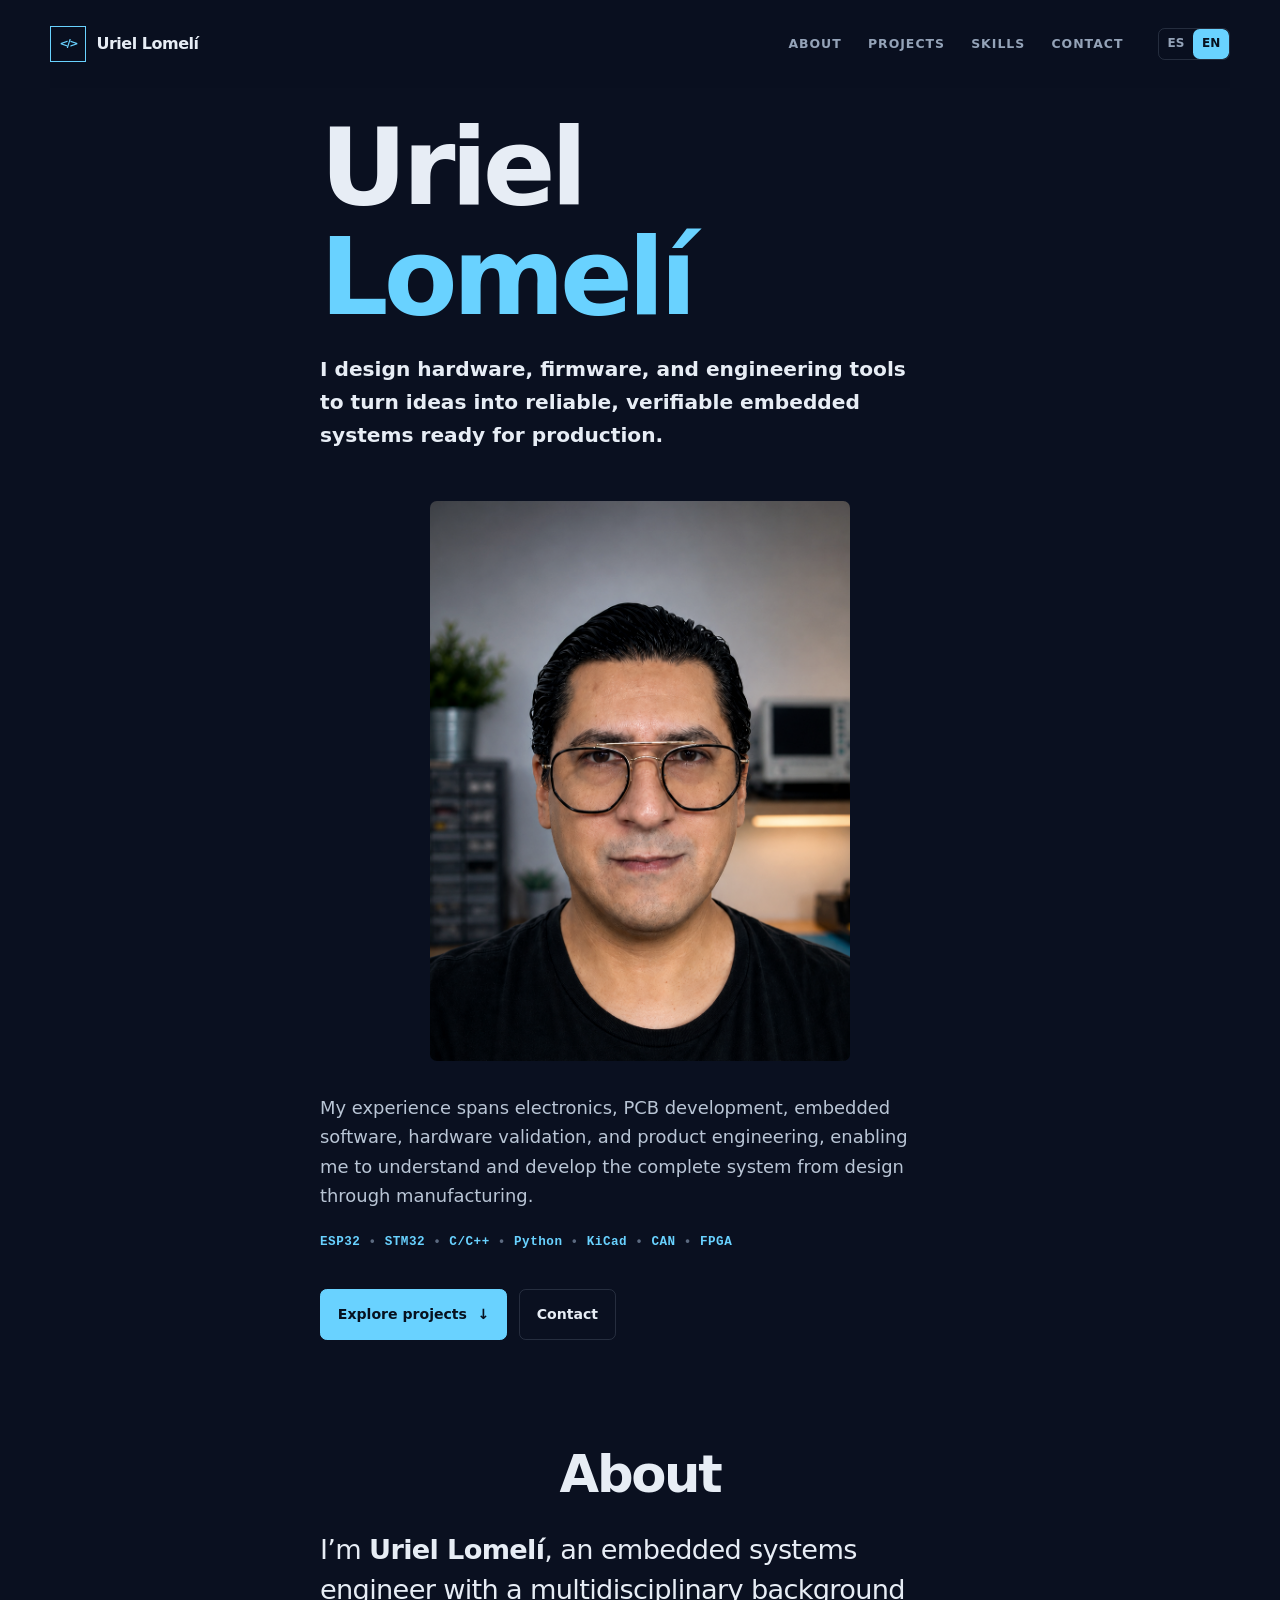
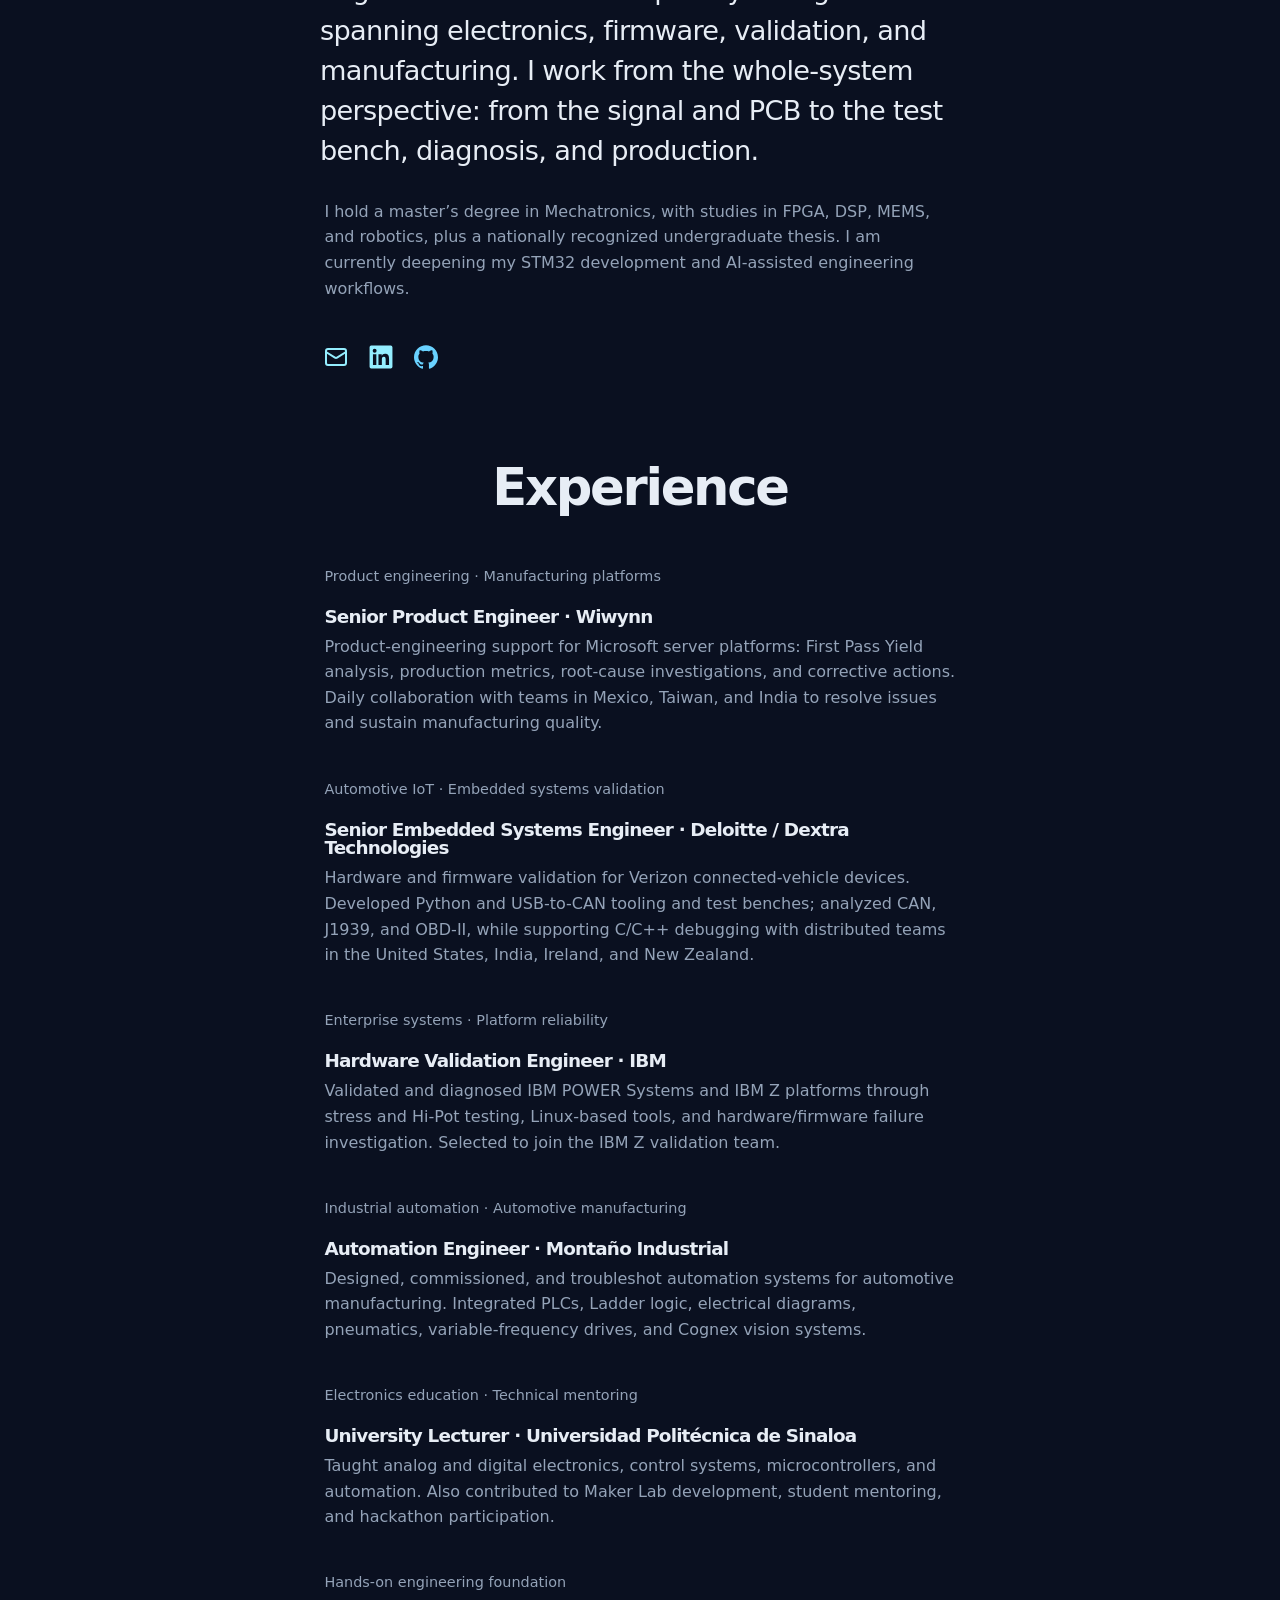
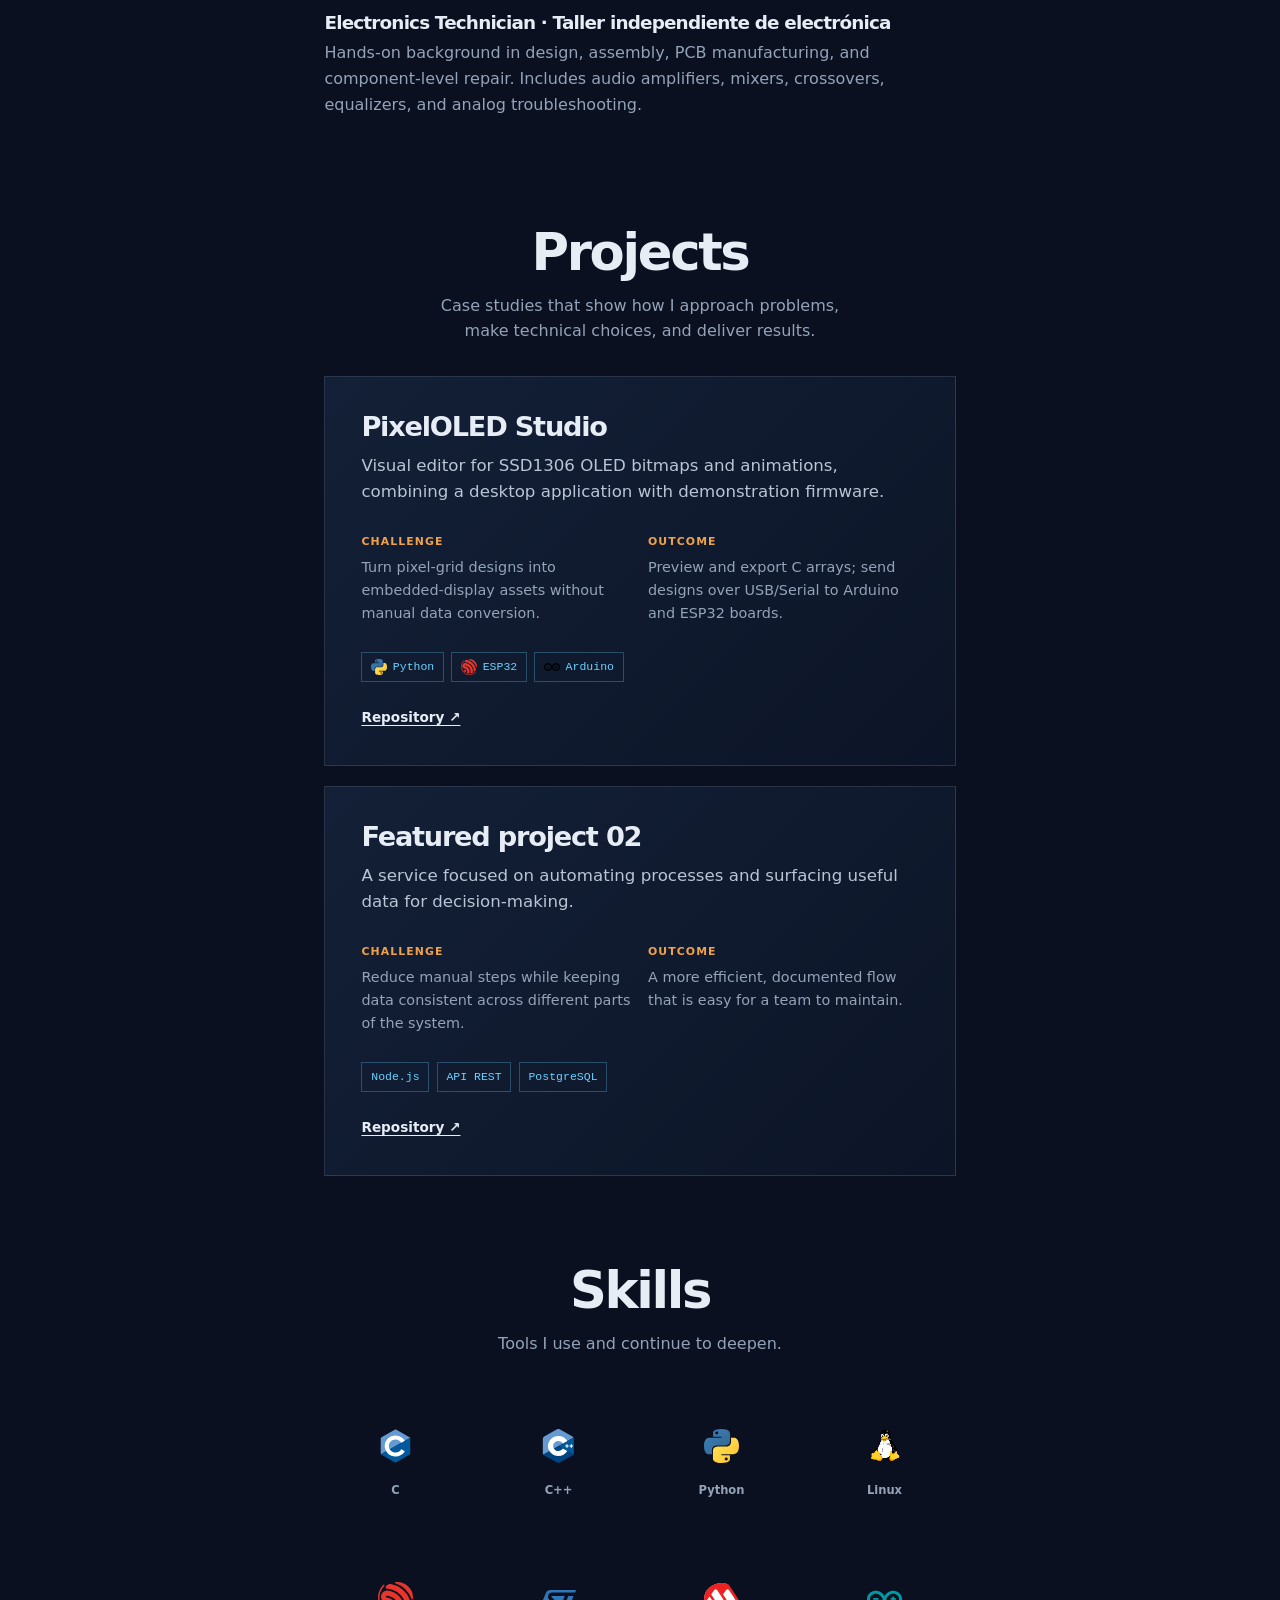
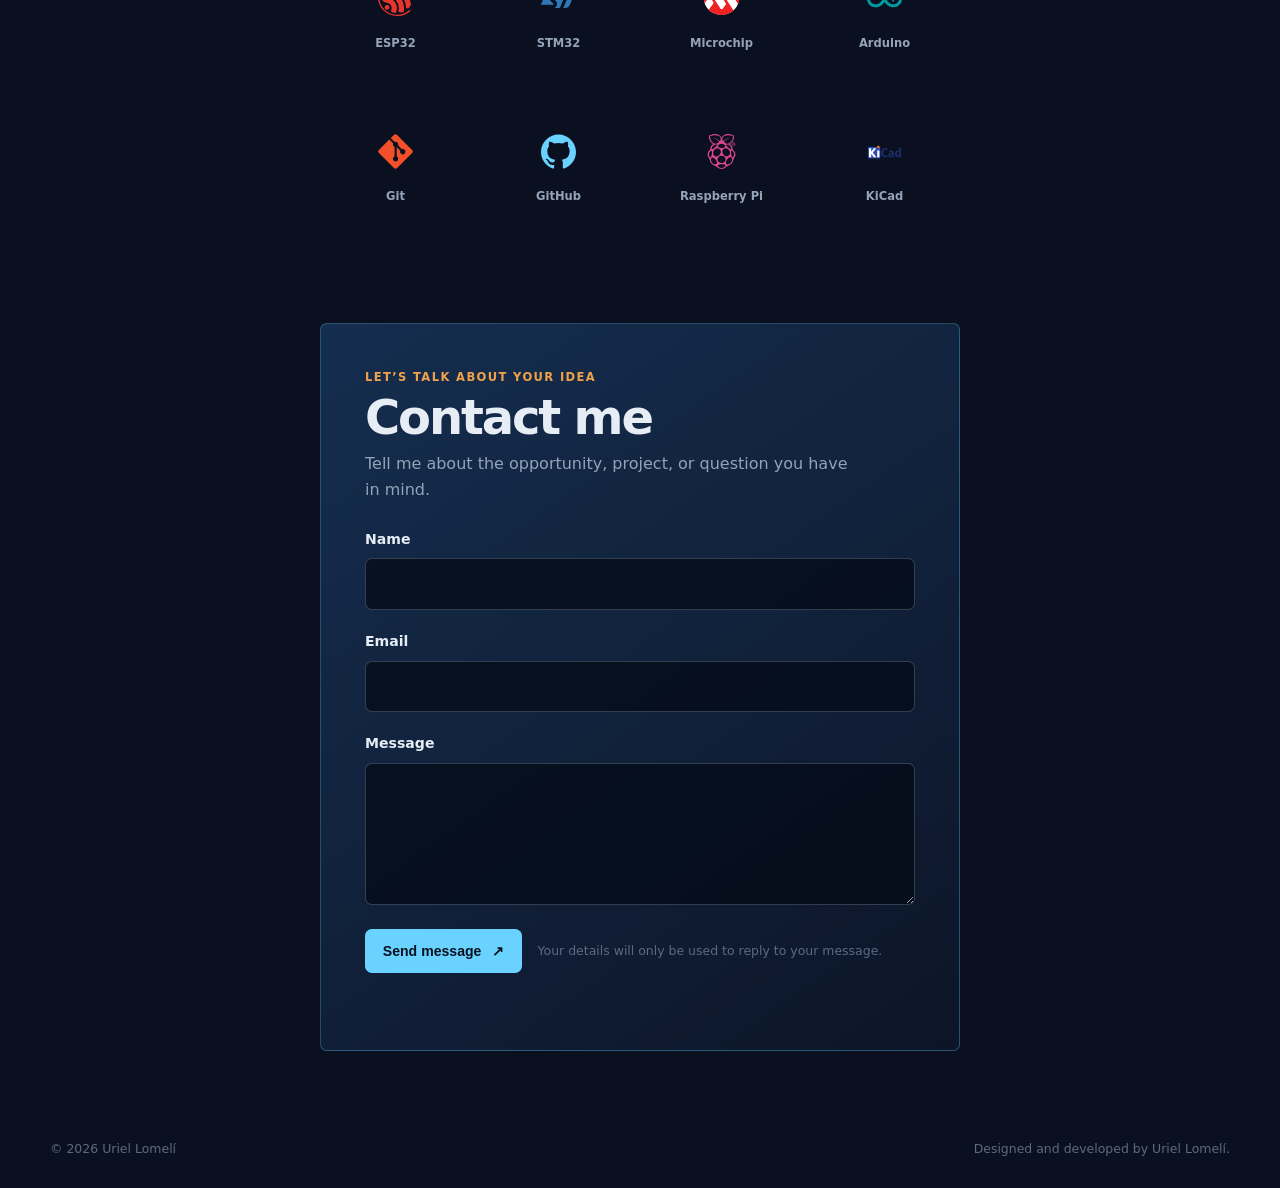
==== en/index.html @ 4ff5f8cf "Add PixelOLED Studio project" ====
<!doctype html>
<html lang="en">
  <head>
    <meta charset="utf-8" />
    <meta name="viewport" content="width=device-width, initial-scale=1" />
    <meta name="description" content="Uriel Lomelí's portfolio: software development, projects, and continuous learning." />
    <meta name="theme-color" content="#101828" />
    <link rel="canonical" href="https://uriel-l.github.io/Uriel-portfolio/en/" />
    <link rel="alternate" hreflang="es" href="../es/" />
    <link rel="alternate" hreflang="en" href="./" />
    <meta property="og:type" content="website" />
    <meta property="og:title" content="Uriel Lomelí | Software developer" />
    <meta property="og:description" content="Software projects, experience, and technical skills." />
    <title>Uriel Lomelí | Software developer</title>
    <link rel="stylesheet" href="../assets/styles.css" />
    <link rel="stylesheet" href="../assets/refinements.css?v=12" />
  </head>
  <body id="top" data-locale="en">
    <a class="skip-link" href="#main">Skip to content</a>
    <header class="site-header">
      <a class="brand" href="#top" aria-label="Back to top"><span class="brand-mark">&lt;/&gt;</span><span data-site-name></span></a>
      <div class="header-actions">
        <nav class="main-nav" aria-label="Main navigation"><a href="#about">About</a><a href="#projects">Projects</a><a href="#skills">Skills</a><a href="#contact">Contact</a></nav>
        <nav class="language-switcher" aria-label="Language"><a href="../es/">ES</a><a aria-current="page" href="./">EN</a></nav>
      </div>
    </header>
    <main id="main">
      <section class="hero" aria-labelledby="hero-title"><div class="hero-copy hero-copy--intro"><h1 id="hero-title">Uriel <em>Lomelí</em></h1><p class="hero-description hero-description--lead">I design hardware, firmware, and engineering tools to turn ideas into reliable, verifiable embedded systems ready for production.</p></div><figure class="hero-portrait"><img src="../assets/uriel-profile.png" alt="Portrait of Uriel Lomelí" /></figure><div class="hero-copy hero-copy--details"><p class="hero-description hero-description--detail">My experience spans electronics, PCB development, embedded software, hardware validation, and product engineering, enabling me to understand and develop the complete system from design through manufacturing.</p><p class="hero-technologies">ESP32 <span aria-hidden="true">•</span> STM32 <span aria-hidden="true">•</span> C/C++ <span aria-hidden="true">•</span> Python <span aria-hidden="true">•</span> KiCad <span aria-hidden="true">•</span> CAN <span aria-hidden="true">•</span> FPGA</p><div class="hero-actions"><a class="button button-primary" href="#projects">Explore projects <span aria-hidden="true">↓</span></a><a class="button button-secondary" href="#contact">Contact</a></div></div></section>
      <div class="content-wrap">
        <section id="about" class="section"><div class="section-heading"><h2>About</h2></div><div class="section-content"><p class="about-copy">I’m <strong>Uriel Lomelí</strong>, an embedded systems engineer with a multidisciplinary background spanning electronics, firmware, validation, and manufacturing. I work from the whole-system perspective: from the signal and PCB to the test bench, diagnosis, and production.</p><p class="about-detail">I hold a master’s degree in Mechatronics, with studies in FPGA, DSP, MEMS, and robotics, plus a nationally recognized undergraduate thesis. I am currently deepening my STM32 development and AI-assisted engineering workflows.</p><div class="social-links" data-social-links aria-label="Find me on"></div></div></section>
        <section id="experience" class="section"><div class="section-heading"><h2>Experience</h2></div><div class="section-content" data-experience></div></section>
        <section id="projects" class="section"><div class="section-heading"><h2>Projects</h2><p class="section-intro">Case studies that show how I approach problems, make technical choices, and deliver results.</p></div><div class="section-content"><div class="projects-grid" data-projects></div></div></section>
        <section id="skills" class="section"><div class="section-heading"><h2>Skills</h2><p class="section-intro">Tools I use and continue to deepen.</p></div><div class="section-content"><div class="skills-grid" data-skills></div></div></section>
        <section id="contact" class="section contact-section"><div class="section-content"><form class="contact-form" data-contact-form action="https://formspree.io/f/mkodlzvb" method="POST"><div class="contact-form-heading"><p class="form-eyebrow">Let’s talk about your idea</p><h3>Contact me</h3><p>Tell me about the opportunity, project, or question you have in mind.</p></div><input class="form-honeypot" type="text" name="_gotcha" tabindex="-1" autocomplete="off" aria-hidden="true" /><label for="name">Name<input id="name" name="name" type="text" autocomplete="name" required /></label><label for="email">Email<input id="email" name="email" type="email" autocomplete="email" required /></label><label for="message">Message<textarea id="message" name="message" rows="5" required></textarea></label><div class="form-actions"><button class="button button-primary" type="submit" data-form-submit>Send message <span aria-hidden="true">↗</span></button><p>Your details will only be used to reply to your message.</p></div><p class="form-status" data-form-status aria-live="polite"></p></form></div></section>
      </div>
    </main>
    <footer class="site-footer"><p>© <span data-year></span> <span data-site-name></span></p><p>Designed and developed by <span data-site-name></span>.</p></footer>
    <dialog class="contact-modal" data-contact-modal aria-labelledby="contact-modal-title"><div class="modal-content"><button class="modal-close" type="button" data-modal-close aria-label="Close">×</button><p class="form-eyebrow">Message sent</p><h2 id="contact-modal-title">Thanks for reaching out!</h2><p>Your message was sent successfully. I will get back to you soon.</p><button class="button button-primary" type="button" data-modal-close>Got it</button></div></dialog>
    <script src="../assets/data.js?v=17"></script>
    <script src="../assets/app.js?v=13"></script>
  </body>
</html>
---- assets/styles.css ----
:root{--ink:#e7edf5;--muted:#94a3b8;--faint:#5c6a80;--line:rgba(148,163,184,.2);--paper:#0a1020;--panel:#101a2e;--panel-soft:#0d1628;--accent:#69d2ff;--warm:#f0a24b;--max:1180px;font-family:Inter,ui-sans-serif,system-ui,-apple-system,BlinkMacSystemFont,"Segoe UI",sans-serif;color:var(--ink);background:var(--paper)}*{box-sizing:border-box}html{scroll-behavior:smooth}body{margin:0;line-height:1.6;background:radial-gradient(circle at 80% 12%,#162747 0,transparent 26rem),var(--paper)}body:before{content:"";position:fixed;inset:0;z-index:-1;pointer-events:none;background-image:linear-gradient(rgba(148,163,184,.035) 1px,transparent 1px),linear-gradient(90deg,rgba(148,163,184,.035) 1px,transparent 1px);background-size:32px 32px}a{color:inherit;text-underline-offset:.2em}a:hover{color:var(--accent)}h1,h2,h3,p{margin-top:0}h1,h2,h3{letter-spacing:-.045em;line-height:1.02}.skip-link{position:absolute;top:-5rem;left:1rem;padding:.75rem 1rem;background:var(--accent);color:#07111f;z-index:5}.skip-link:focus{top:1rem}.site-header,.site-footer,.hero,.content-wrap{width:min(calc(100% - 3rem),var(--max));margin-inline:auto}.site-header{min-height:5.5rem;display:flex;align-items:center;justify-content:space-between;gap:1rem;border-bottom:1px solid var(--line)}.brand{display:inline-flex;align-items:center;gap:.65rem;text-decoration:none;font-weight:800;letter-spacing:-.03em}.brand-mark{display:grid;place-items:center;width:2.25rem;height:2.25rem;border:1px solid var(--accent);color:var(--accent);font-size:.69rem;letter-spacing:-.16em}.header-actions,.main-nav,.language-switcher{display:flex;align-items:center}.header-actions{gap:1.5rem}.main-nav{gap:1.25rem}.main-nav a{color:var(--muted);font-size:.78rem;font-weight:700;letter-spacing:.08em;text-decoration:none;text-transform:uppercase}.language-switcher{border:1px solid var(--line)}.language-switcher a{padding:.35rem .55rem;font-size:.75rem;font-weight:800;text-decoration:none;color:var(--muted)}.language-switcher a[aria-current="page"]{background:var(--accent);color:#07111f}.hero{position:relative;min-height:660px;display:grid;grid-template-columns:minmax(0,1.15fr) minmax(260px,.55fr) 110px;align-items:center;gap:2.5rem;padding-block:5.5rem;border-bottom:1px solid var(--line)}.hero-copy{position:relative;z-index:1}.eyebrow,.section-kicker{color:var(--accent);font-size:.72rem;letter-spacing:.13em;font-weight:800;text-transform:uppercase}.eyebrow{display:flex;align-items:center;gap:.55rem;margin-bottom:2.6rem}.eyebrow span{width:.5rem;height:.5rem;background:#70e7b5;border-radius:50%;box-shadow:0 0 0 5px rgba(112,231,181,.11)}.hero-label{margin-bottom:.55rem;color:var(--muted);font-family:ui-monospace,SFMono-Regular,Menlo,monospace;font-size:.82rem}.hero h1{max-width:700px;margin-bottom:1.35rem;font-size:clamp(4.2rem,8.4vw,7.4rem)}em{color:var(--accent);font-style:normal}.hero-description{max-width:590px;color:#b9c5d5;font-size:clamp(1.06rem,2vw,1.26rem);line-height:1.65}.hero-actions{display:flex;flex-wrap:wrap;gap:.75rem;margin-top:2.2rem}.button{display:inline-flex;align-items:center;gap:.65rem;padding:.82rem 1.05rem;font-size:.88rem;font-weight:800;text-decoration:none}.button-primary{background:var(--accent);color:#07111f;border:1px solid var(--accent)}.button-primary:hover{background:#a4e6ff;border-color:#a4e6ff;color:#07111f}.button-secondary{border:1px solid var(--line);color:var(--ink)}.hero-portrait{position:relative;margin:0;align-self:end;line-height:0}.hero-portrait:before{content:"";position:absolute;inset:-14px 14px 14px -14px;border:1px solid var(--warm);z-index:-1}.hero-portrait img{display:block;width:100%;aspect-ratio:3/4;object-fit:cover;filter:saturate(.82) contrast(1.04)}.hero-portrait figcaption{position:absolute;right:-6.7rem;bottom:0;transform:rotate(-90deg);transform-origin:right bottom;color:var(--faint);font-family:ui-monospace,SFMono-Regular,Menlo,monospace;font-size:.59rem;letter-spacing:.11em;line-height:1;white-space:nowrap}.hero-note{align-self:end;display:grid;gap:2rem;padding-bottom:.1rem;color:var(--faint);font-family:ui-monospace,SFMono-Regular,Menlo,monospace;font-size:.68rem;letter-spacing:.08em;text-transform:uppercase}.hero-note p{color:var(--ink);font-family:inherit;font-weight:700;margin:0}.section{display:grid;grid-template-columns:minmax(200px,.6fr) minmax(0,1.4fr);gap:3rem;padding-block:7rem;border-bottom:1px solid var(--line)}.section-heading h2{margin-bottom:.9rem;font-size:clamp(2.4rem,4vw,3.7rem)}.section-intro{color:var(--muted);max-width:420px}.about-copy{max-width:680px;font-size:clamp(1.35rem,2.35vw,1.7rem);line-height:1.48;letter-spacing:-.025em}.about-detail{max-width:590px;margin-top:1.4rem;color:var(--muted)}.social-links{display:flex;flex-wrap:wrap;gap:1rem;margin-top:2.5rem}.social-links a,.project-links a{font-size:.85rem;font-weight:800}.placeholder-note{padding:1rem 1.2rem;color:var(--muted);border-left:3px solid var(--accent);background:rgba(15,26,46,.72)}.experience-list{padding:0;margin:0;list-style:none}.experience-list li{display:grid;grid-template-columns:145px 1fr;gap:1rem;padding-block:1.3rem;border-top:1px solid var(--line)}.experience-list li:last-child{border-bottom:1px solid var(--line)}.experience-period{color:var(--muted);font-size:.9rem}.experience-list h3{margin-bottom:.45rem;font-size:1.15rem}.experience-list p:last-child{color:var(--muted);margin-bottom:0}.projects-grid{display:grid;gap:1.25rem}.project-card{background:linear-gradient(135deg,rgba(20,33,57,.9),rgba(13,22,40,.86));border:1px solid var(--line);transition:transform .18s ease,border-color .18s ease}.project-card:hover{transform:translateY(-4px);border-color:rgba(105,210,255,.6)}.project-content{padding:clamp(1.5rem,3vw,2.25rem)}.project-card h3{margin-bottom:.75rem;font-size:1.7rem}.project-summary{color:#b9c5d5;font-size:1.04rem}.project-details{display:grid;grid-template-columns:repeat(2,1fr);gap:1rem;margin:1.7rem 0}.project-details dt{margin-bottom:.35rem;font-size:.68rem;font-weight:800;color:var(--warm);letter-spacing:.1em;text-transform:uppercase}.project-details dd{margin:0;font-size:.9rem;color:var(--muted)}.tag-list{display:flex;flex-wrap:wrap;gap:.45rem;padding:0;margin:0;list-style:none}.tag-list li{padding:.28rem .55rem;border:1px solid rgba(105,210,255,.28);color:var(--accent);font-family:ui-monospace,SFMono-Regular,Menlo,monospace;font-size:.72rem}.project-links{display:flex;gap:1.2rem;margin:1.6rem 0 0}.skills-grid{display:grid;grid-template-columns:repeat(3,1fr);border-top:1px solid var(--line)}.skill-group{padding:1.15rem;border-right:1px solid var(--line)}.skill-group:first-child{padding-left:0}.skill-group:last-child{border-right:0}.skill-group h3{margin-bottom:.8rem;color:var(--warm);font-size:1rem}.skill-group ul{display:grid;gap:.35rem;padding:0;margin:0;list-style:none;color:var(--muted);font-size:.9rem}.contact-panel{display:flex;align-items:center;justify-content:space-between;gap:2rem;padding:clamp(1.7rem,4vw,3.2rem);color:var(--ink);background:linear-gradient(135deg,#18355a,#102645);border:1px solid rgba(105,210,255,.25)}.contact-panel p{max-width:450px;margin:0;font-size:1.35rem;letter-spacing:-.025em}.contact-panel .button-primary{background:var(--warm);border-color:var(--warm)}.site-footer{display:flex;justify-content:space-between;gap:1rem;padding-block:1.8rem;color:var(--faint);font-size:.78rem}.site-footer p{margin:0}@media(max-width:850px){.hero{grid-template-columns:minmax(0,1fr) minmax(210px,.55fr);gap:1.5rem}.hero-note{display:none}}@media(max-width:720px){.site-header{padding-block:1rem;align-items:flex-start}.main-nav{display:none}.header-actions{gap:.5rem}.hero{min-height:auto;grid-template-columns:1fr;padding-block:4.5rem 3rem}.hero-portrait{width:min(75%,330px);margin:1.5rem 0 0 auto}.hero-portrait figcaption{right:-5.7rem}.section{grid-template-columns:1fr;gap:.7rem;padding-block:4.7rem}.project-details{grid-template-columns:1fr}.skills-grid{grid-template-columns:1fr}.skill-group,.skill-group:first-child{padding:1.1rem 0;border-right:0;border-bottom:1px solid var(--line)}.skill-group:last-child{border-bottom:0}.contact-panel{flex-direction:column;align-items:flex-start}.site-footer{flex-direction:column}.experience-list li{grid-template-columns:1fr;gap:0}}@media(max-width:420px){.site-header,.site-footer,.hero,.content-wrap{width:min(calc(100% - 2rem),var(--max))}.brand>span:last-child{display:none}.hero h1{font-size:3.8rem}}
---- assets/refinements.css ----
/* First visual refinement: cleaner hero and interactive primary navigation. */
:root {
  --control-radius: .42rem;
}

body {
  background: var(--paper);
  overflow-x: clip;
}

html {
  overflow-x: clip;
}

.site-header,
.site-footer,
.hero,
.content-wrap {
  max-width: calc(100% - 3rem);
}

.hero-copy,
.hero h1 {
  min-width: 0;
}

.hero h1 {
  max-width: 100%;
  overflow-wrap: anywhere;
}

.site-header {
  position: sticky;
  top: 0;
  z-index: 10;
  background: rgba(10, 16, 32, .92);
  backdrop-filter: blur(12px);
}

.section {
  scroll-margin-top: 5.6rem;
}

.site-header,
.hero,
.section {
  border-bottom: 0;
}

.section {
  grid-template-columns: 1fr;
  gap: 1rem;
}

.content-wrap {
  width: min(calc(100% - 3rem), 760px);
}

.section {
  padding-block: 1.75rem 3.75rem;
}

.section-heading {
  text-align: center;
}

.section-intro {
  margin-inline: auto;
}

.section-content {
  width: min(100%, 640px);
  margin-inline: auto;
}

.about-copy,
.about-detail,
.experience-list,
.projects-grid {
  max-width: 62ch;
  margin-inline: auto;
}

.social-links {
  gap: .8rem;
}

.social-links .social-icon {
  position: relative;
  display: grid;
  place-items: center;
  width: 2rem;
  height: 2rem;
  transition: filter .18s ease, transform .18s ease;
}

.social-links .social-icon img {
  width: 1.5rem;
  height: 1.5rem;
  object-fit: contain;
}

.social-links .social-email img {
  filter: invert(82%) sepia(57%) saturate(464%) hue-rotate(161deg) brightness(101%) contrast(102%);
}

.social-links .social-linkedin img {
  filter: invert(82%) sepia(57%) saturate(464%) hue-rotate(161deg) brightness(101%) contrast(102%);
}

.social-links .social-icon::after {
  position: absolute;
  bottom: calc(100% + .55rem);
  left: 50%;
  padding: .32rem .5rem;
  border: 1px solid rgba(105, 210, 255, .35);
  border-radius: var(--control-radius);
  color: var(--ink);
  background: #101a2e;
  box-shadow: 0 .5rem 1.25rem rgba(0, 0, 0, .28);
  content: attr(data-tooltip);
  font-size: .7rem;
  font-weight: 800;
  opacity: 0;
  pointer-events: none;
  transform: translate(-50%, .3rem);
  transition: opacity .18s ease, transform .18s ease;
  white-space: nowrap;
}

.social-links .social-icon:hover,
.social-links .social-icon:focus-visible {
  filter: drop-shadow(0 0 7px rgba(105, 210, 255, .42));
  outline: none;
  transform: translateY(-3px);
}

.social-links .social-icon:hover::after,
.social-links .social-icon:focus-visible::after {
  opacity: 1;
  transform: translate(-50%, 0);
}

.experience-list li,
.experience-list li:last-child {
  grid-template-columns: 1fr;
  gap: .35rem;
  border: 0;
}

.skills-grid,
.skill-group,
.skill-group:first-child,
.skill-group:last-child {
  border: 0;
}

#skills .skills-grid {
  display: block;
  width: 100%;
}

#skills .skill-group {
  padding: 0;
}

.main-nav { gap: .35rem; }

.main-nav a {
  display: inline-flex;
  align-items: center;
  min-height: 2.25rem;
  padding: 0 .58rem;
  border: 1px solid transparent;
  border-radius: var(--control-radius);
  transition: color .18s ease, background-color .18s ease, border-color .18s ease, transform .18s ease;
}

.main-nav a:hover,
.main-nav a:focus-visible {
  border-color: rgba(105, 210, 255, .5);
  background: rgba(105, 210, 255, .09);
  color: var(--accent);
  outline: none;
  transform: translateY(-2px);
}

.language-switcher {
  border-radius: var(--control-radius);
  overflow: hidden;
}

.language-switcher a {
  border-radius: var(--control-radius);
}

.button,
button,
[role="button"] {
  border-radius: var(--control-radius);
}

.contact-form {
  display: grid;
  gap: 1.25rem;
  width: min(100%, 720px);
  max-width: 720px;
  padding: clamp(1.5rem, 4vw, 2.75rem);
  border: 1px solid rgba(105, 210, 255, .28);
  border-radius: var(--control-radius);
  background: linear-gradient(145deg, rgba(24, 53, 90, .82), rgba(13, 22, 40, .92));
}

.contact-section { display: block; }
.contact-section .section-content { display: flex; justify-content: center; }

.contact-form-heading { margin-bottom: .35rem; }
.form-eyebrow { margin-bottom: .45rem; color: var(--warm); font-size: .72rem; font-weight: 800; letter-spacing: .12em; text-transform: uppercase; }
.contact-form h3 { margin-bottom: .55rem; font-size: clamp(2rem, 4vw, 3rem); }
.contact-form-heading > p:last-child { max-width: 500px; margin-bottom: 0; color: var(--muted); }

.contact-form label {
  display: grid;
  gap: .5rem;
  color: var(--ink);
  font-size: .88rem;
  font-weight: 750;
}

.contact-form input,
.contact-form textarea {
  width: 100%;
  padding: .85rem .95rem;
  border: 1px solid rgba(148, 163, 184, .32);
  border-radius: var(--control-radius);
  outline: none;
  resize: vertical;
  background: rgba(5, 11, 23, .76);
  color: var(--ink);
  font: inherit;
  transition: border-color .18s ease, box-shadow .18s ease;
}

.contact-form input:focus,
.contact-form textarea:focus {
  border-color: var(--accent);
  box-shadow: 0 0 0 3px rgba(105, 210, 255, .13);
}

.form-actions { display: flex; align-items: center; flex-wrap: wrap; gap: 1rem; margin-top: .25rem; }
.form-actions p { margin: 0; color: var(--faint); font-size: .78rem; }

.form-status {
  min-height: 1.3rem;
  margin: -.5rem 0 0;
  color: var(--muted);
  font-size: .82rem;
}

.form-status[data-state="error"] { color: #ff9aa8; }

.form-honeypot {
  position: absolute;
  width: 1px;
  height: 1px;
  overflow: hidden;
  clip: rect(0 0 0 0);
  white-space: nowrap;
}

.contact-modal {
  width: min(calc(100% - 2rem), 520px);
  border: 1px solid rgba(105, 210, 255, .34);
  border-radius: calc(var(--control-radius) * 2);
  padding: 0;
  color: var(--ink);
  background: #101a2e;
  box-shadow: 0 24px 80px rgba(0, 0, 0, .55);
}

.contact-modal::backdrop { background: rgba(3, 7, 18, .78); backdrop-filter: blur(4px); }
.modal-content { position: relative; padding: clamp(1.8rem, 6vw, 3.2rem); }
.modal-content h2 { margin-bottom: .8rem; font-size: clamp(2rem, 5vw, 3.25rem); }
.modal-content > p:not(.form-eyebrow) { max-width: 410px; margin-bottom: 1.8rem; color: var(--muted); }
.modal-close { position: absolute; top: 1rem; right: 1rem; display: grid; place-items: center; width: 2rem; height: 2rem; padding: 0; border: 1px solid var(--line); color: var(--muted); background: transparent; font-size: 1.35rem; line-height: 1; cursor: pointer; }
.modal-close:hover,.modal-close:focus-visible { border-color: var(--accent); color: var(--accent); outline: none; }

.hero {
  grid-template-columns: minmax(0, 640px);
  justify-content: center;
  min-height: auto;
  gap: 2rem;
  padding-block: 1.5rem 4rem;
}

.hero-copy {
  width: 100%;
}

.hero-copy--intro h1 {
  margin-bottom: 1.35rem;
}

.hero-copy--details {
  padding-bottom: 1rem;
}

.hero-portrait figcaption,
.hero-note {
  display: none;
}

.hero-portrait img {
  border-radius: var(--control-radius);
}

.hero-portrait::before {
  display: none;
}

.hero-portrait img {
  object-position: center;
}

.hero-portrait {
  width: min(72%, 420px);
  justify-self: center;
}

.hero-description--lead {
  margin-bottom: 1rem;
  color: var(--ink);
  font-weight: 700;
}

.hero-description--detail {
  margin-bottom: 1.25rem;
  font-size: clamp(.98rem, 1.7vw, 1.12rem);
}

.hero-technologies {
  max-width: 590px;
  margin-bottom: 0;
  color: var(--accent);
  font-family: ui-monospace, SFMono-Regular, Menlo, monospace;
  font-size: .79rem;
  font-weight: 700;
  letter-spacing: .04em;
  line-height: 1.8;
}

.hero-technologies span {
  color: var(--faint);
}

.project-technology {
  display: inline-flex;
  align-items: center;
  gap: .35rem;
}

.project-technology img {
  width: 1rem;
  height: 1rem;
  object-fit: contain;
}

.skill-group ul {
  grid-template-columns: repeat(4, minmax(0, 1fr));
  gap: .75rem;
}

.skill-item {
  display: grid;
  place-items: center;
  align-content: center;
  gap: .65rem;
  min-height: 8.8rem;
  padding: .9rem .6rem;
  border: 0;
  background: transparent;
  text-align: center;
  transition: transform .18s ease, border-color .18s ease, background-color .18s ease, box-shadow .18s ease;
}

.skill-icon {
  display: grid;
  place-items: center;
  width: 3.35rem;
  height: 3.35rem;
  padding: 0;
  transition: transform .18s ease, filter .18s ease;
}

.skill-icon img {
  width: 2.15rem;
  height: 2.15rem;
  object-fit: contain;
}

.skill-icon img[src*="lucide-static"] {
  filter: invert(82%) sepia(57%) saturate(464%) hue-rotate(161deg) brightness(101%) contrast(102%);
}

.skill-icon--stm32 img {
  filter: brightness(0) saturate(100%) invert(42%) sepia(66%) saturate(589%) hue-rotate(166deg) brightness(87%) contrast(88%);
}

.skill-icon--arduino img {
  filter: brightness(0) saturate(100%) invert(43%) sepia(86%) saturate(701%) hue-rotate(140deg) brightness(89%) contrast(101%);
}

.skill-icon--raspberry-pi img,
.skill-icon--debian img {
  filter: brightness(0) saturate(100%) invert(34%) sepia(93%) saturate(1442%) hue-rotate(306deg) brightness(94%) contrast(87%);
}

.skill-icon--pic {
  overflow: visible;
}

.skill-icon--pic img {
  width: 2.15rem;
  height: 2.15rem;
  object-fit: contain;
}

.skill-name {
  color: var(--muted);
  font-size: .72rem;
  font-weight: 750;
  line-height: 1.3;
}

.skill-item:hover {
  transform: translateY(-4px);
}

.skill-item:hover .skill-icon {
  filter: drop-shadow(0 0 8px rgba(105, 210, 255, .38));
  transform: scale(1.08);
}

.skill-item:hover .skill-name { color: var(--ink); }

@media (max-width: 720px) {
  .hero { grid-template-columns: 1fr; }

  .hero-portrait { width: min(67.5%, 297px); margin-inline: auto; }

  .skill-group ul { grid-template-columns: repeat(2, minmax(0, 1fr)); }
}

@media (prefers-reduced-motion: reduce) {
  .main-nav a { transition: none; }
  .main-nav a:hover,
  .main-nav a:focus-visible { transform: none; }
  .skill-item,
  .skill-icon { transition: none; }
  .skill-item:hover,
  .skill-item:hover .skill-icon { transform: none; }
}
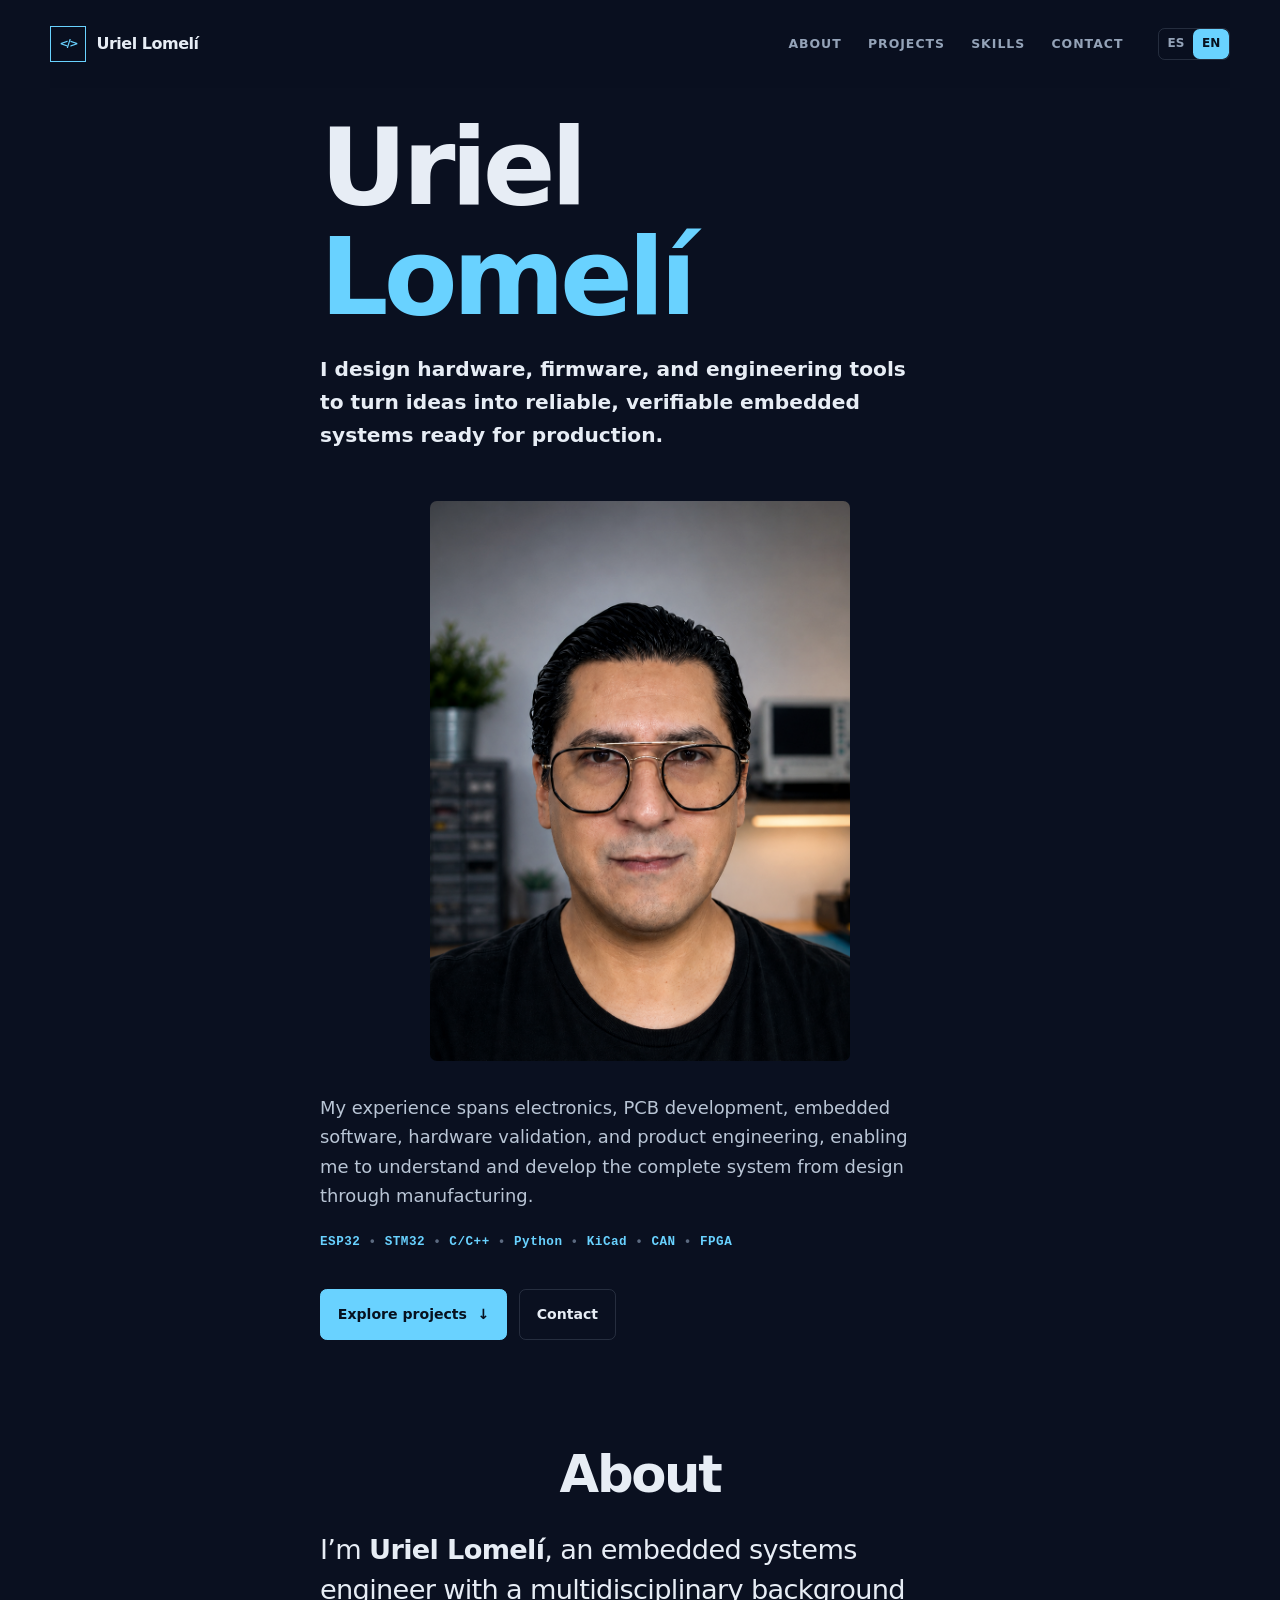
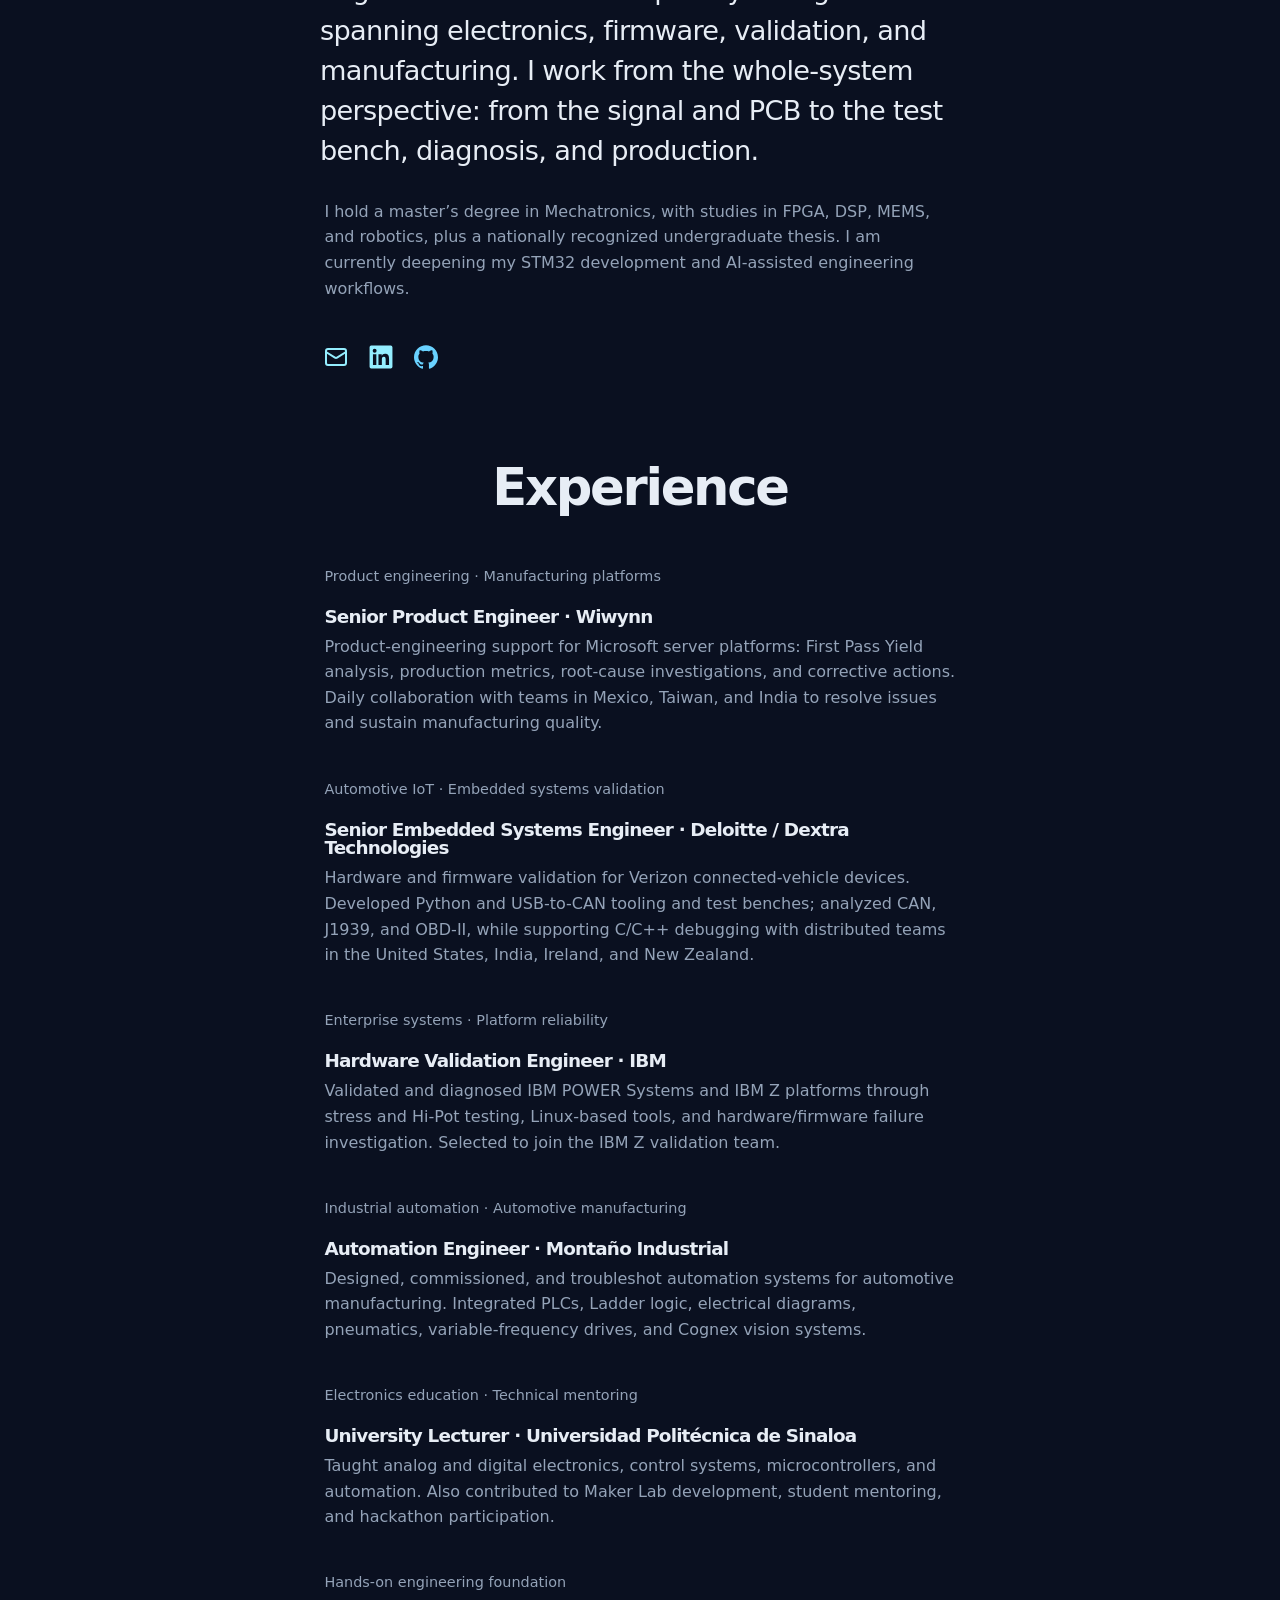
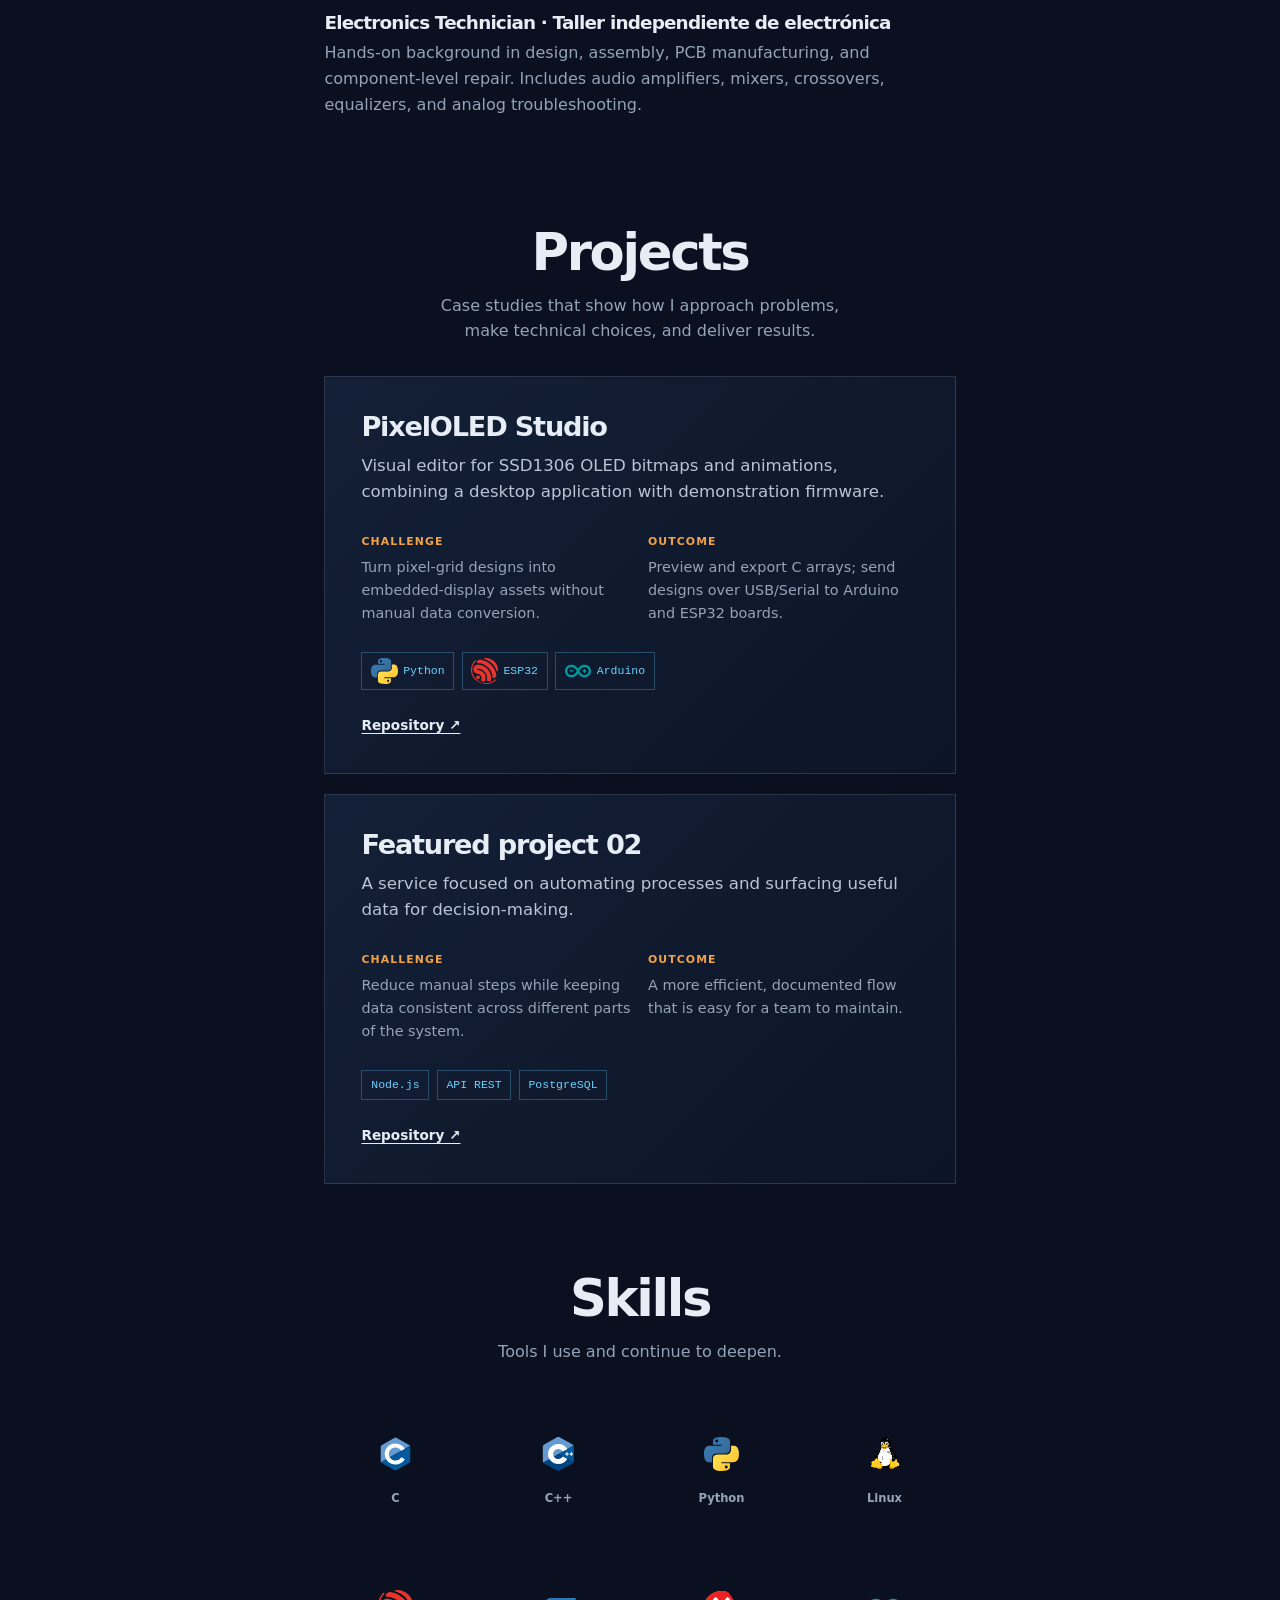
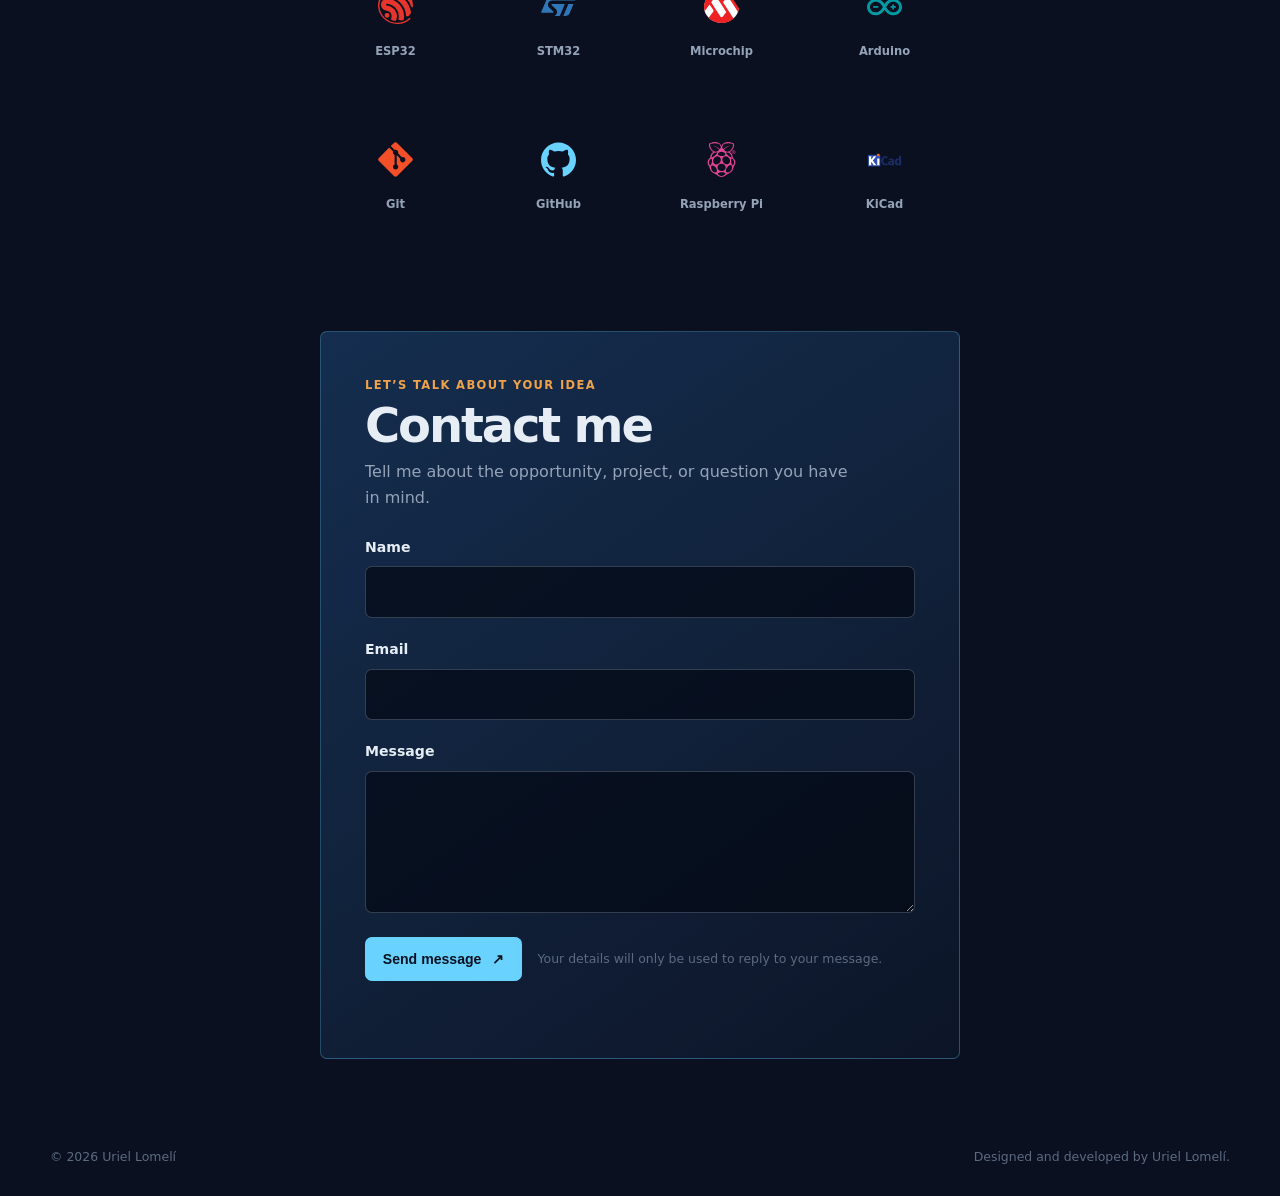
==== commit 11aa844e: "Fix PixelOLED project icons and English version" ====
--- a/en/index.html
+++ b/en/index.html
@@ -13,7 +13,7 @@
     <meta property="og:description" content="Software projects, experience, and technical skills." />
     <title>Uriel Lomelí | Software developer</title>
     <link rel="stylesheet" href="../assets/styles.css" />
-    <link rel="stylesheet" href="../assets/refinements.css?v=12" />
+    <link rel="stylesheet" href="../assets/refinements.css?v=13" />
   </head>
   <body id="top" data-locale="en">
     <a class="skip-link" href="#main">Skip to content</a>
@@ -36,7 +36,7 @@
     </main>
     <footer class="site-footer"><p>© <span data-year></span> <span data-site-name></span></p><p>Designed and developed by <span data-site-name></span>.</p></footer>
     <dialog class="contact-modal" data-contact-modal aria-labelledby="contact-modal-title"><div class="modal-content"><button class="modal-close" type="button" data-modal-close aria-label="Close">×</button><p class="form-eyebrow">Message sent</p><h2 id="contact-modal-title">Thanks for reaching out!</h2><p>Your message was sent successfully. I will get back to you soon.</p><button class="button button-primary" type="button" data-modal-close>Got it</button></div></dialog>
-    <script src="../assets/data.js?v=17"></script>
-    <script src="../assets/app.js?v=13"></script>
+    <script src="../assets/data.js?v=18"></script>
+    <script src="../assets/app.js?v=14"></script>
   </body>
 </html>
--- a/assets/refinements.css
+++ b/assets/refinements.css
@@ -359,10 +359,21 @@
   gap: .35rem;
 }
 
-.project-technology img {
-  width: 1rem;
-  height: 1rem;
+.project-technology-icon {
+  display: grid;
+  place-items: center;
+  width: 1.65rem;
+  height: 1.65rem;
+}
+
+.project-technology-icon img {
+  width: 1.65rem;
+  height: 1.65rem;
   object-fit: contain;
+}
+
+.project-technology-icon.skill-icon--arduino img {
+  filter: brightness(0) saturate(100%) invert(43%) sepia(86%) saturate(701%) hue-rotate(140deg) brightness(89%) contrast(101%);
 }
 
 .skill-group ul {
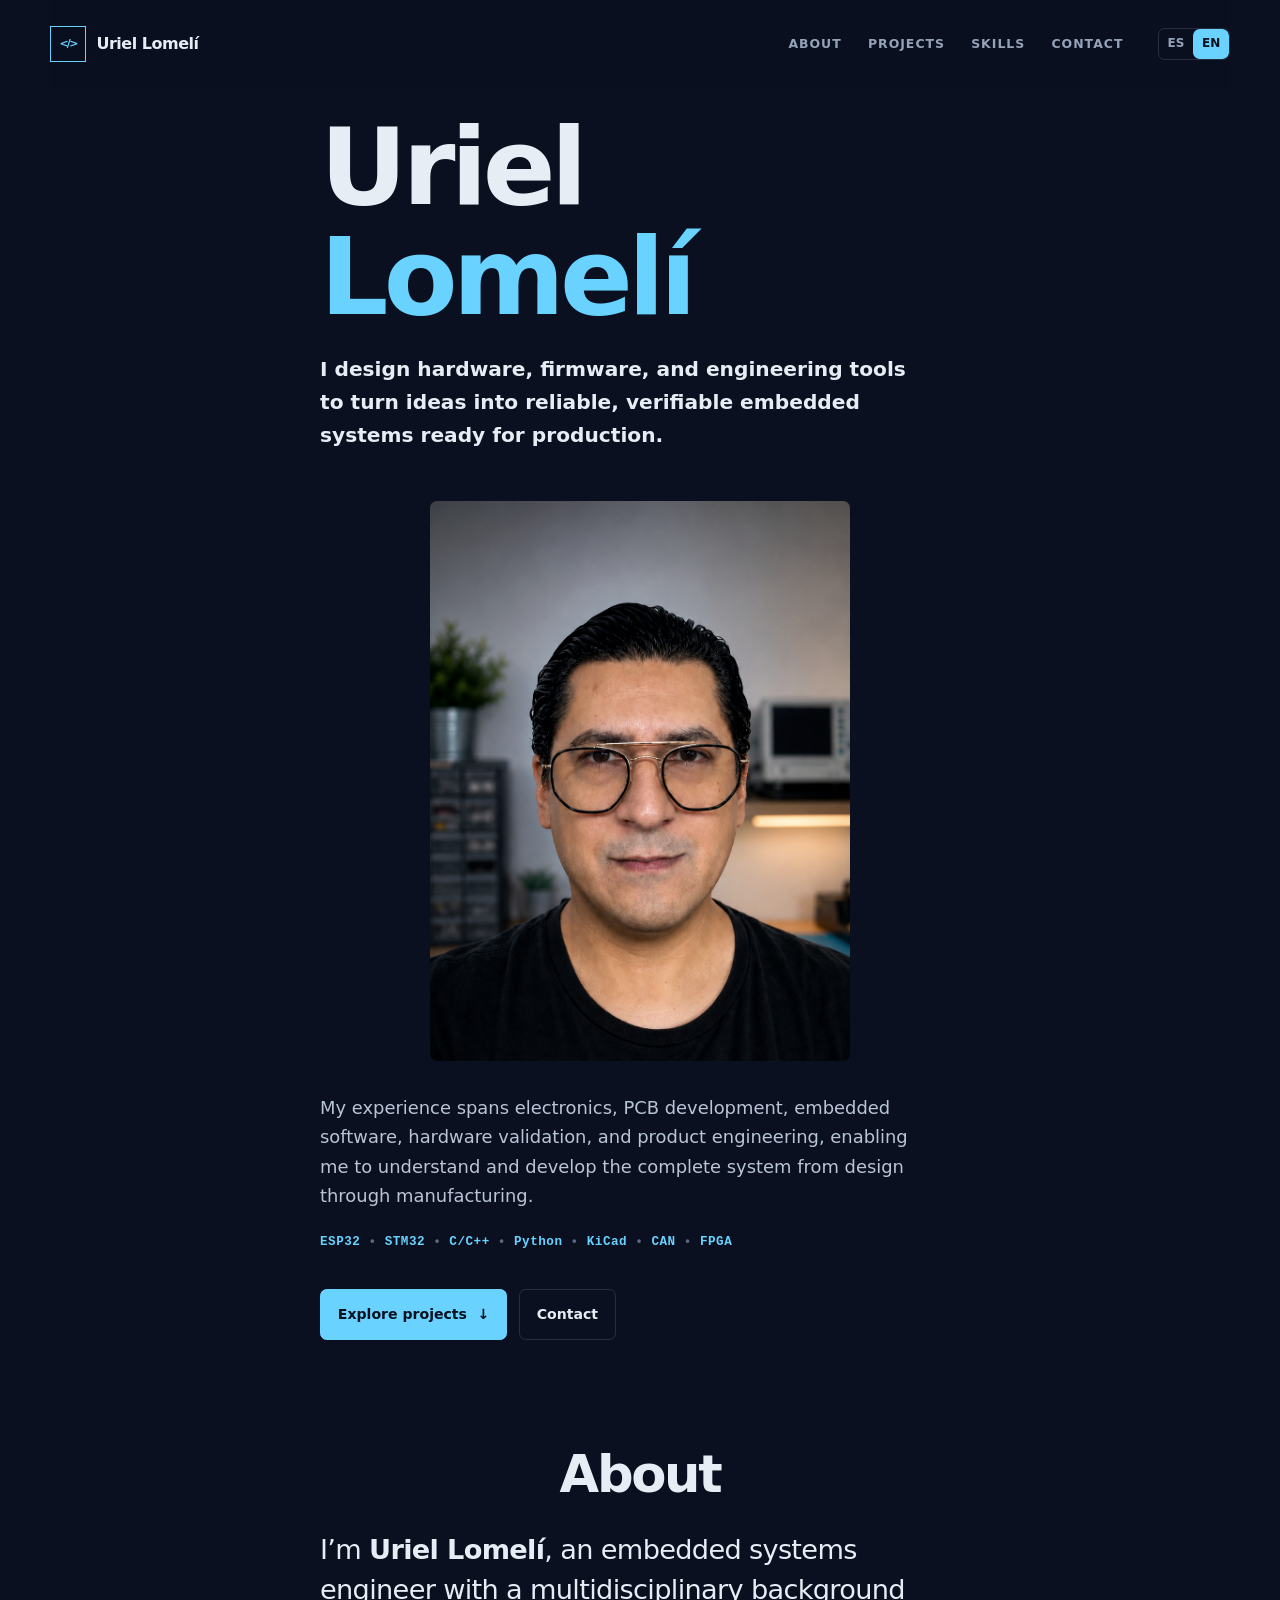
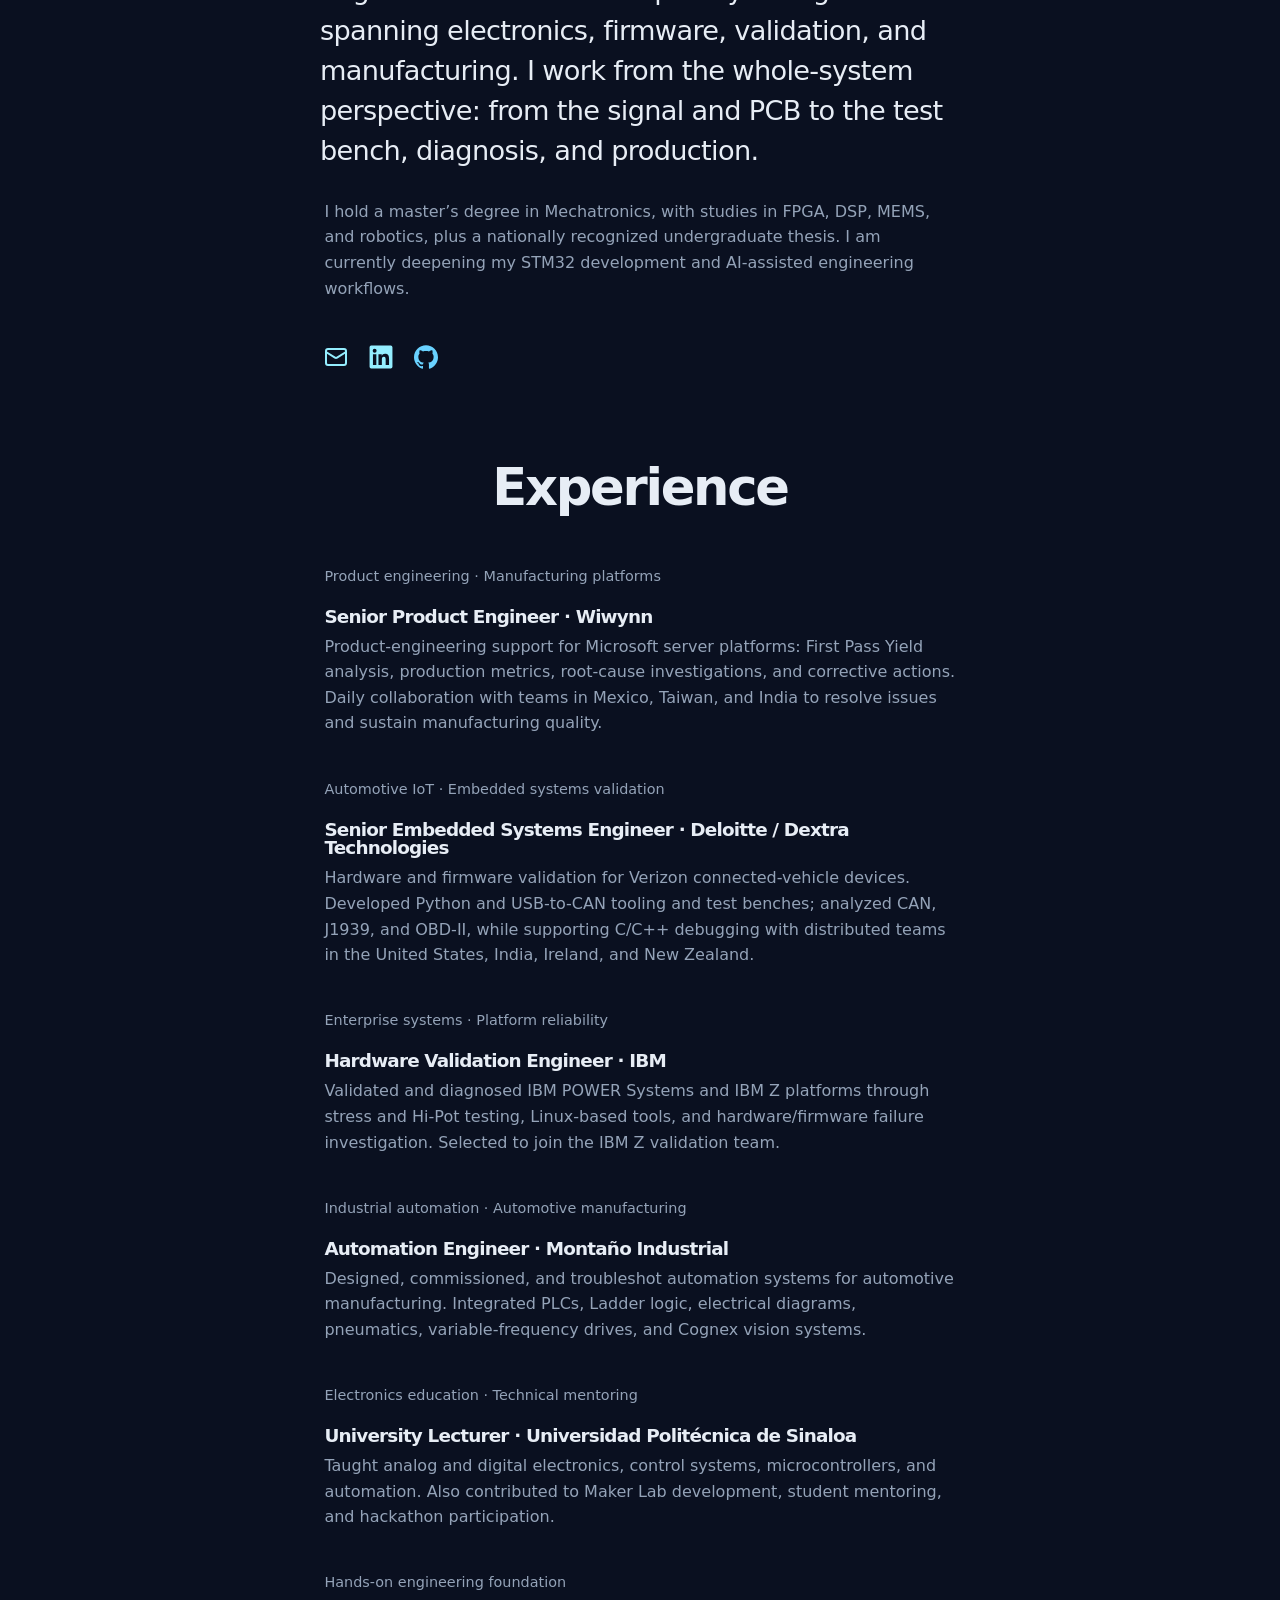
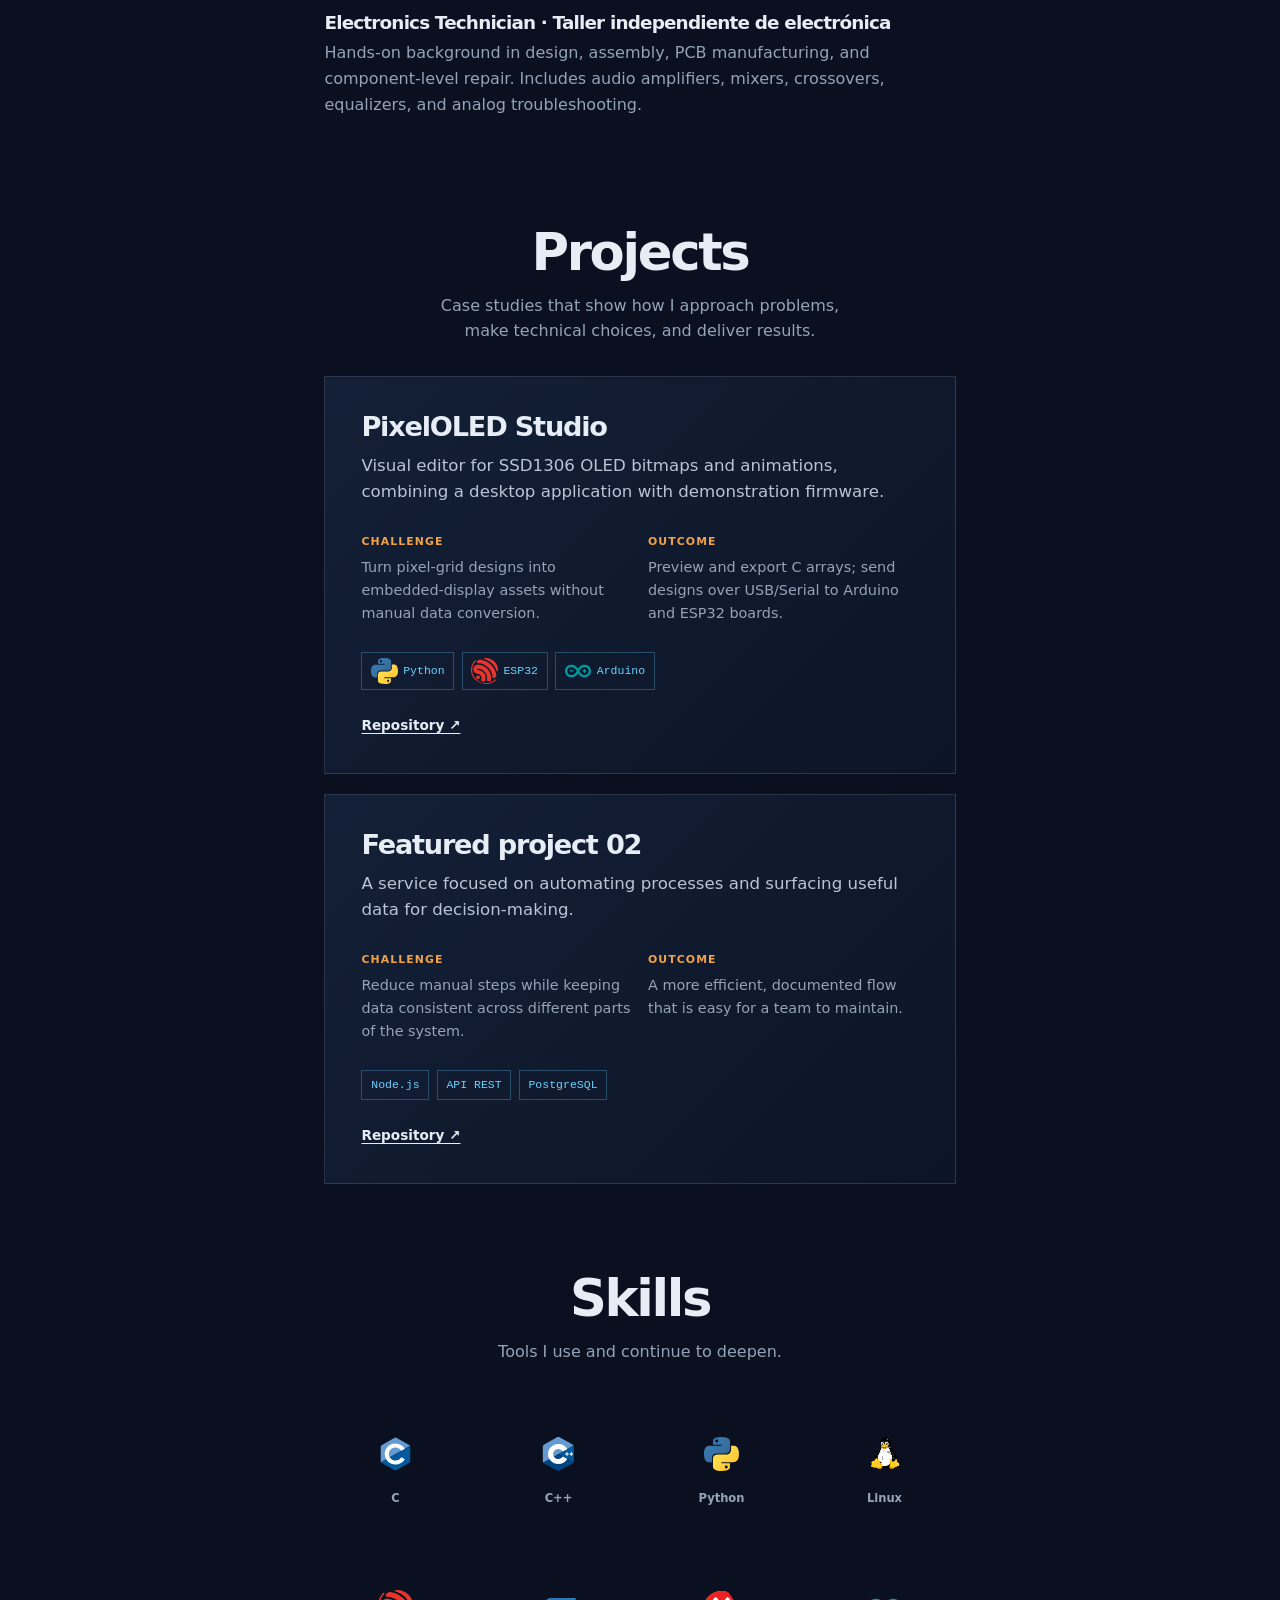
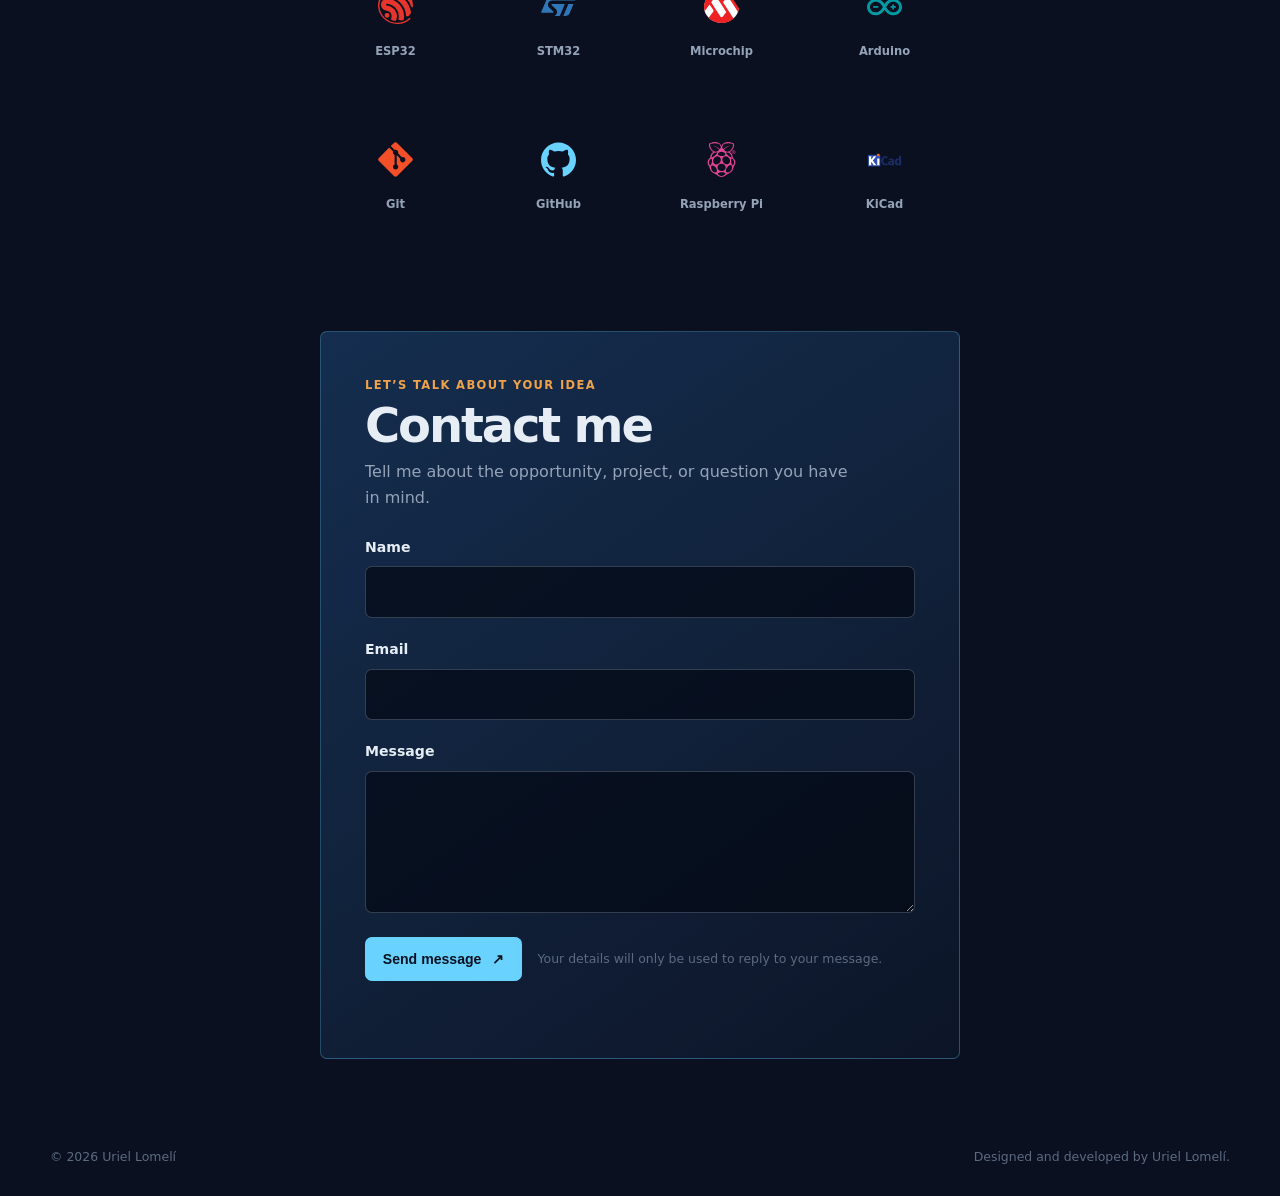
==== commit bb8dedeb: "Synchronize project icon styles" ====
--- a/en/index.html
+++ b/en/index.html
@@ -13,7 +13,7 @@
     <meta property="og:description" content="Software projects, experience, and technical skills." />
     <title>Uriel Lomelí | Software developer</title>
     <link rel="stylesheet" href="../assets/styles.css" />
-    <link rel="stylesheet" href="../assets/refinements.css?v=13" />
+    <link rel="stylesheet" href="../assets/refinements.css?v=14" />
   </head>
   <body id="top" data-locale="en">
     <a class="skip-link" href="#main">Skip to content</a>
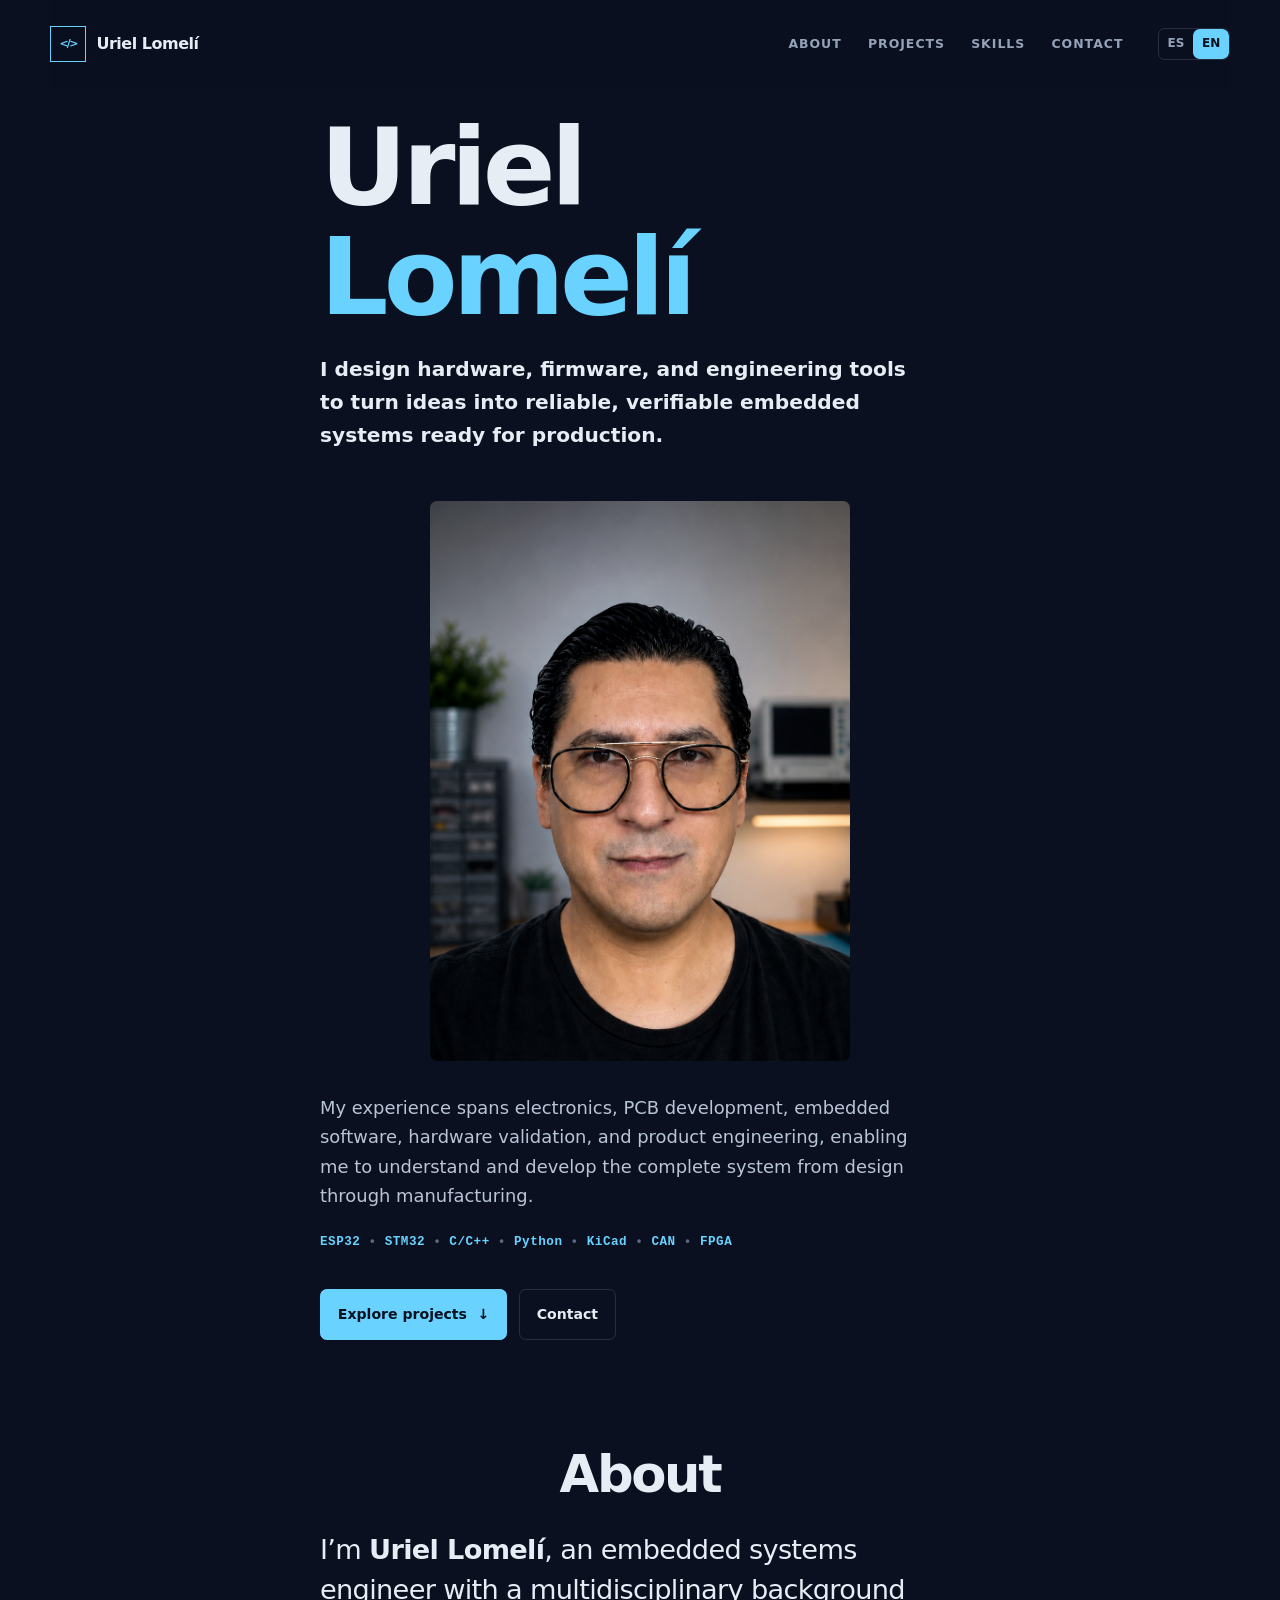
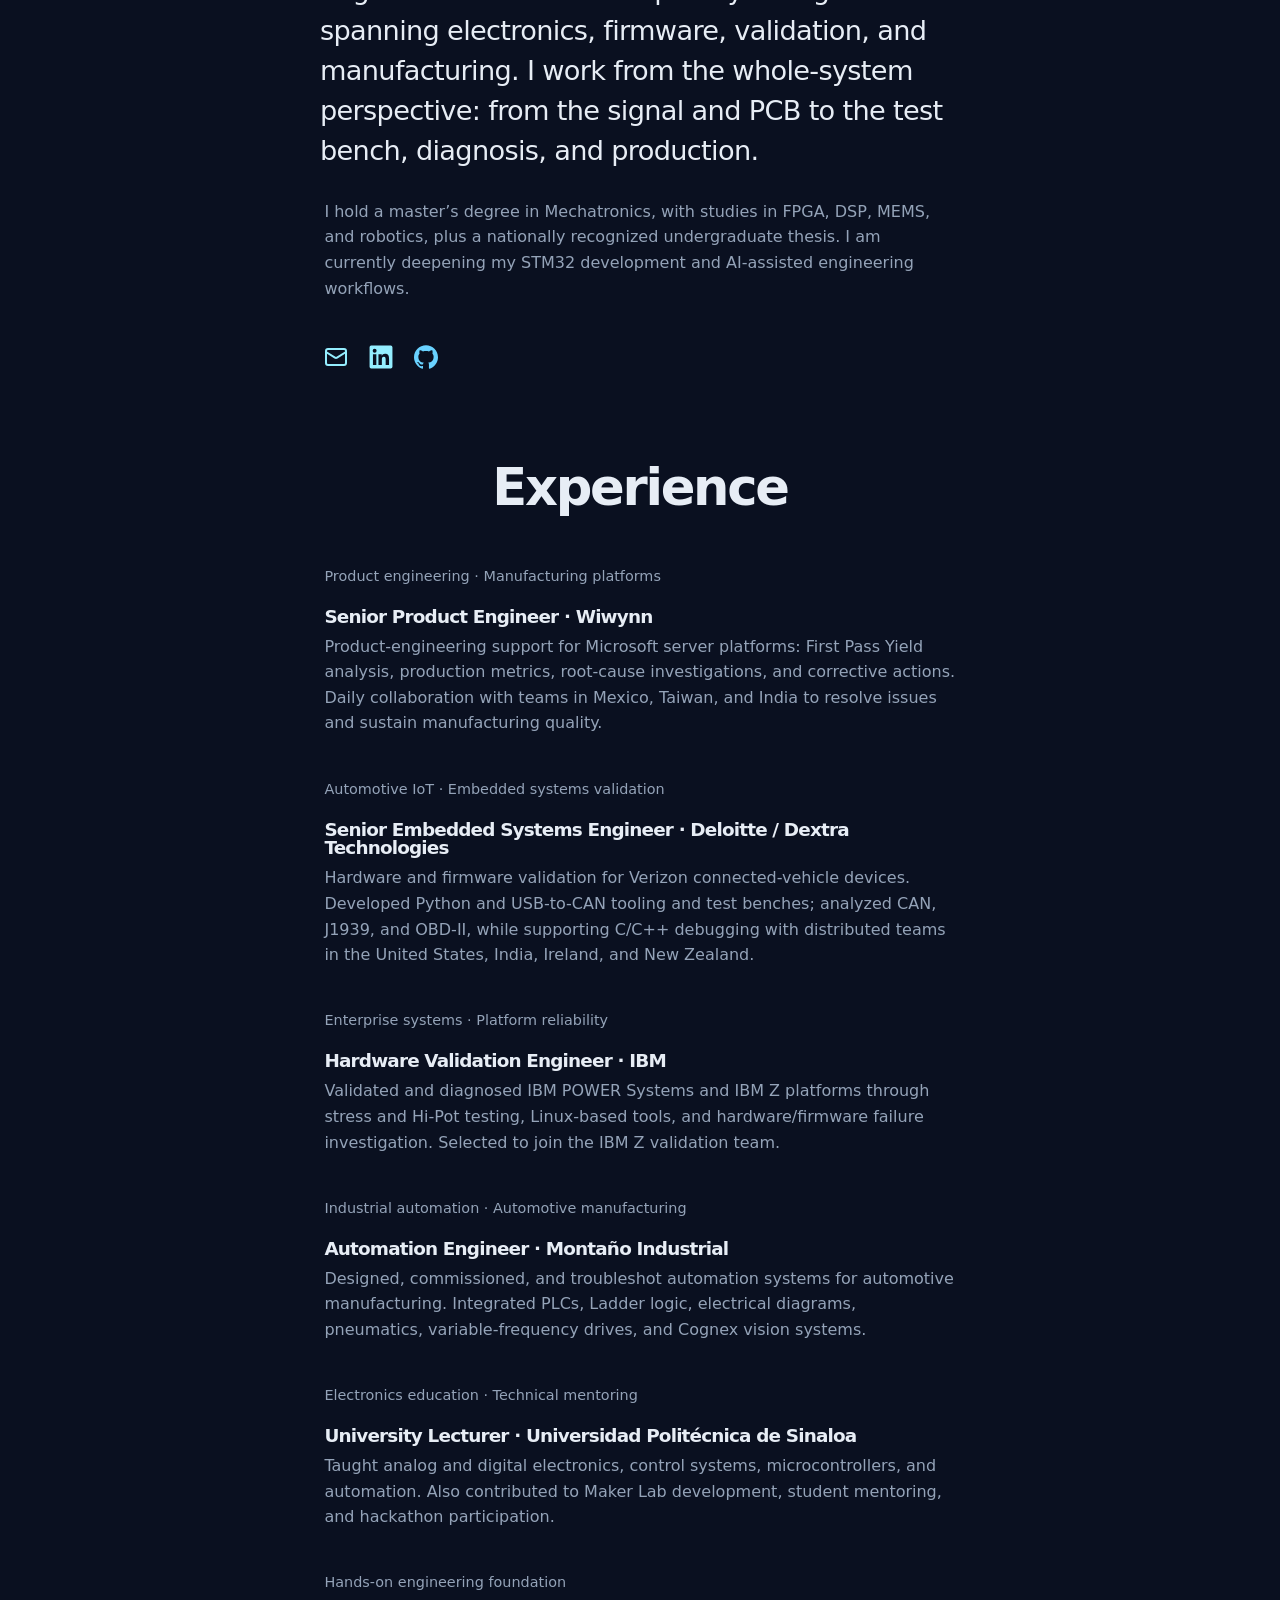
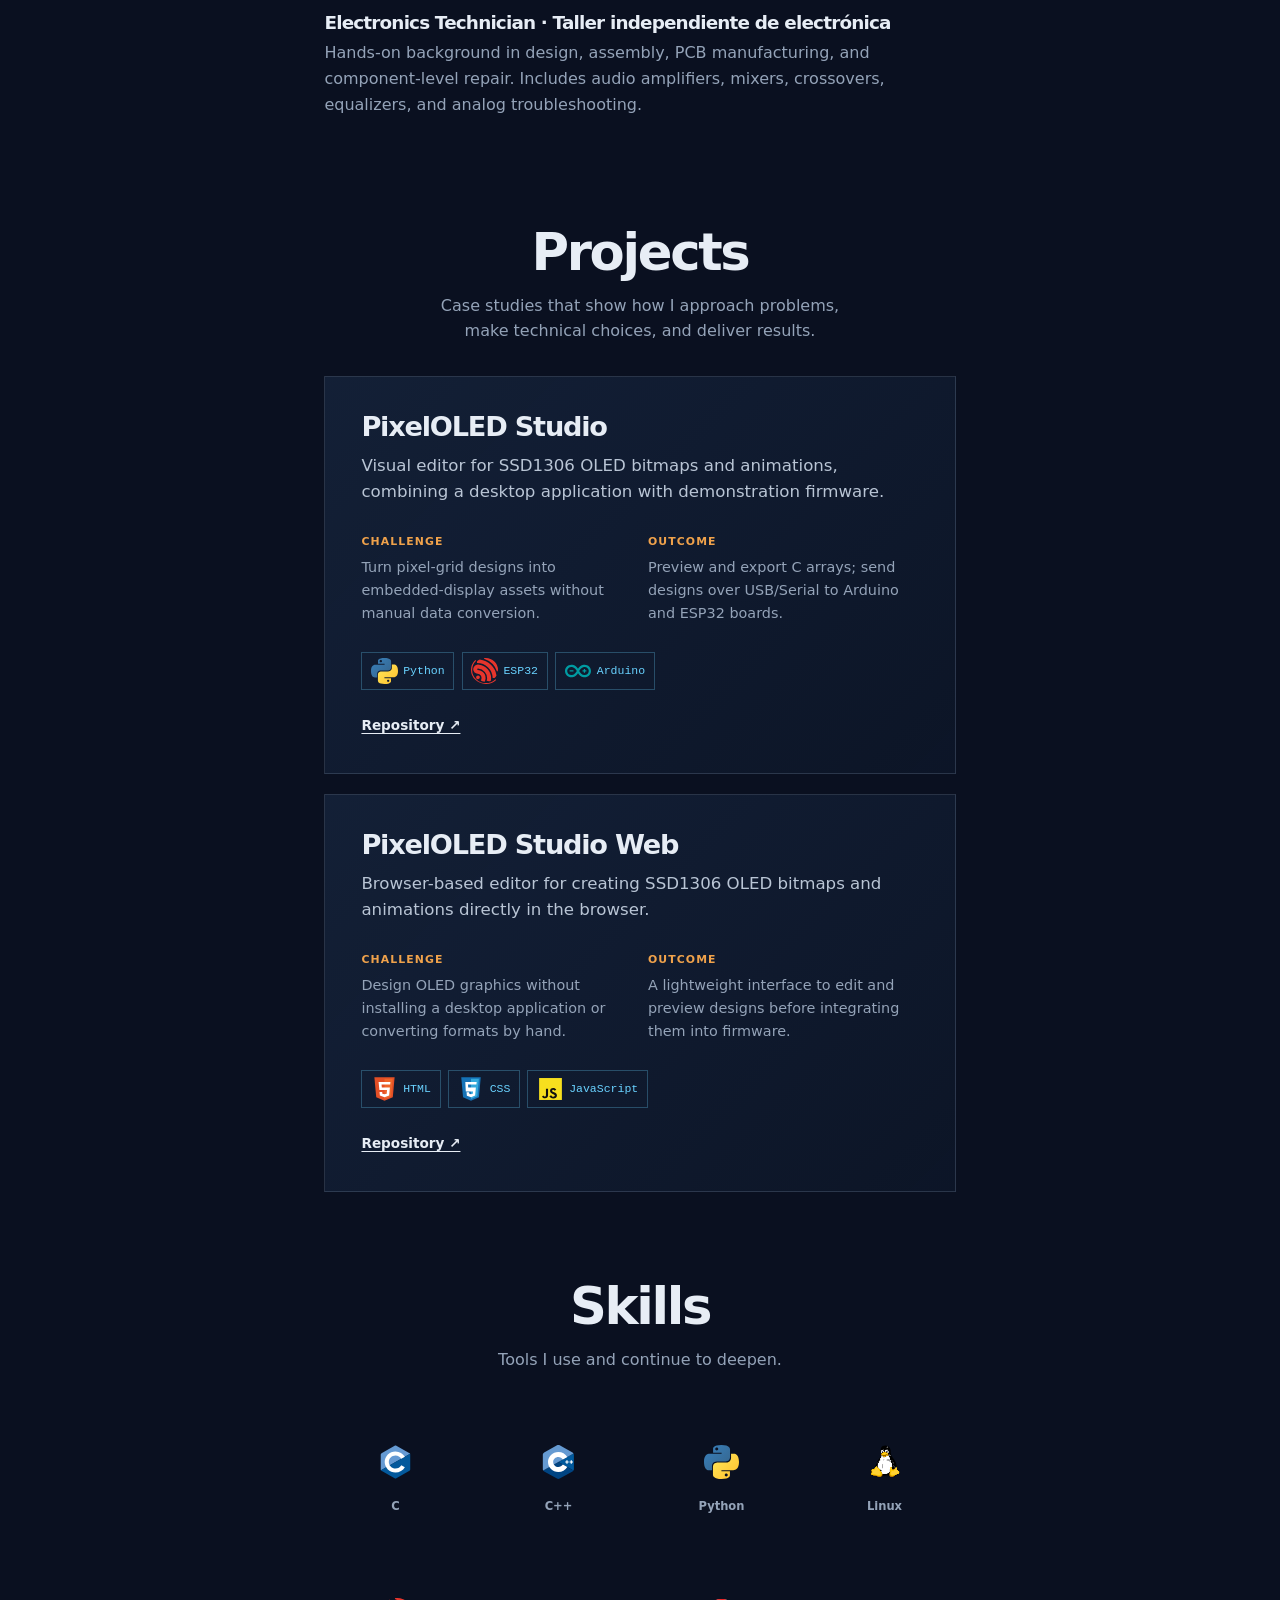
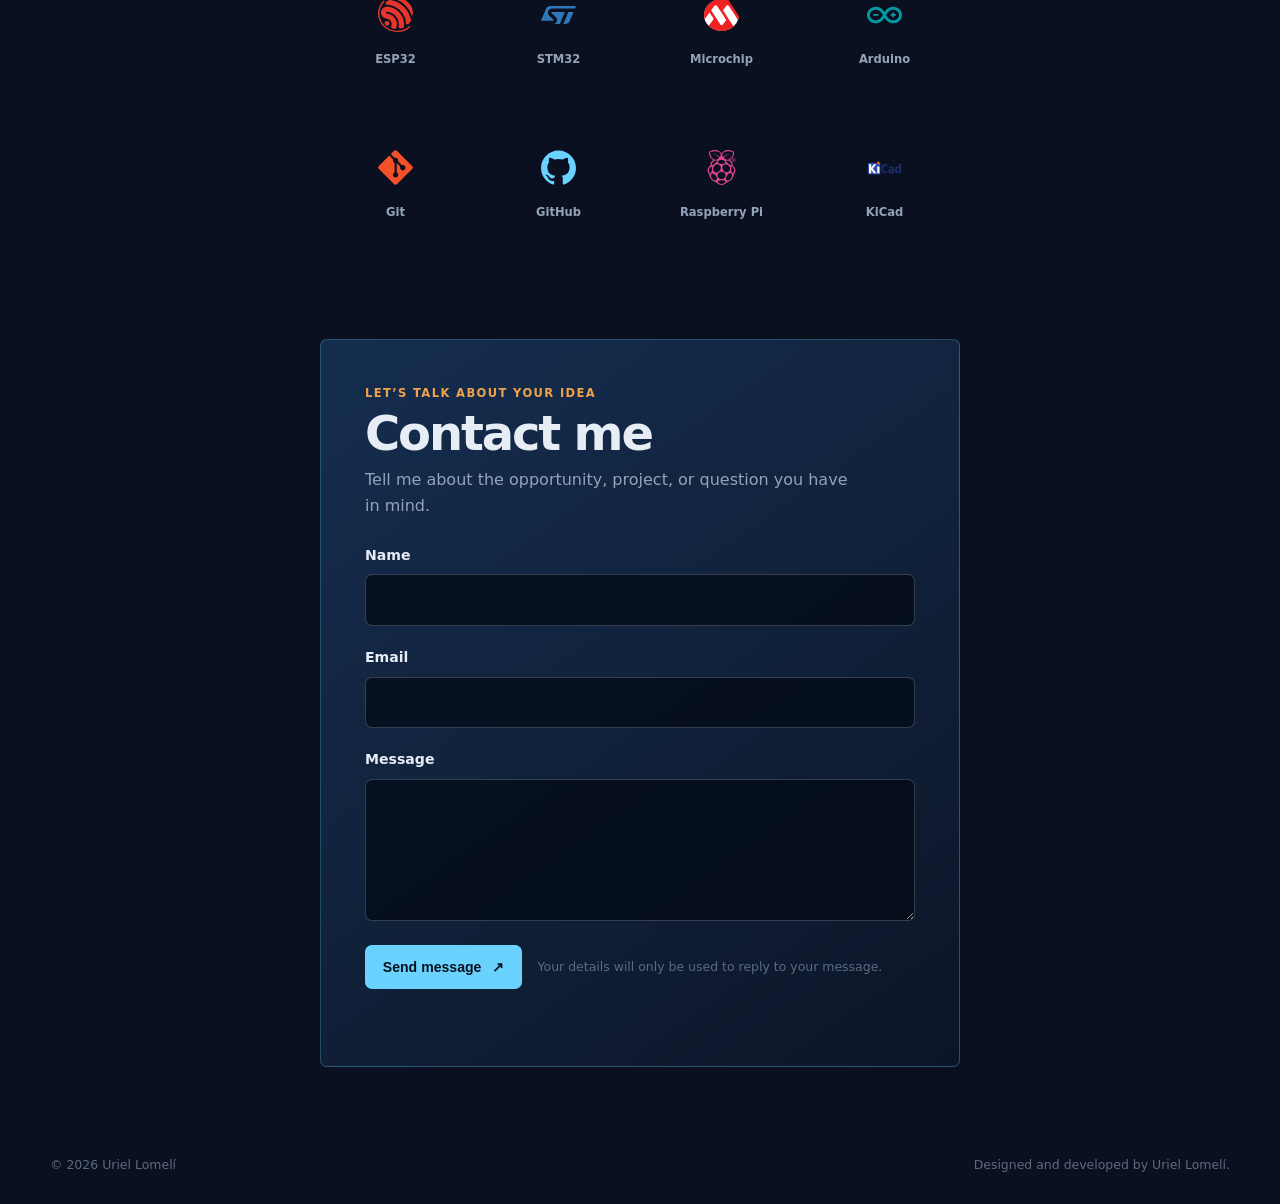
==== commit bb41b1ba: "Add PixelOLED Studio Web project" ====
--- a/en/index.html
+++ b/en/index.html
@@ -36,7 +36,7 @@
     </main>
     <footer class="site-footer"><p>© <span data-year></span> <span data-site-name></span></p><p>Designed and developed by <span data-site-name></span>.</p></footer>
     <dialog class="contact-modal" data-contact-modal aria-labelledby="contact-modal-title"><div class="modal-content"><button class="modal-close" type="button" data-modal-close aria-label="Close">×</button><p class="form-eyebrow">Message sent</p><h2 id="contact-modal-title">Thanks for reaching out!</h2><p>Your message was sent successfully. I will get back to you soon.</p><button class="button button-primary" type="button" data-modal-close>Got it</button></div></dialog>
-    <script src="../assets/data.js?v=18"></script>
+    <script src="../assets/data.js?v=19"></script>
     <script src="../assets/app.js?v=14"></script>
   </body>
 </html>
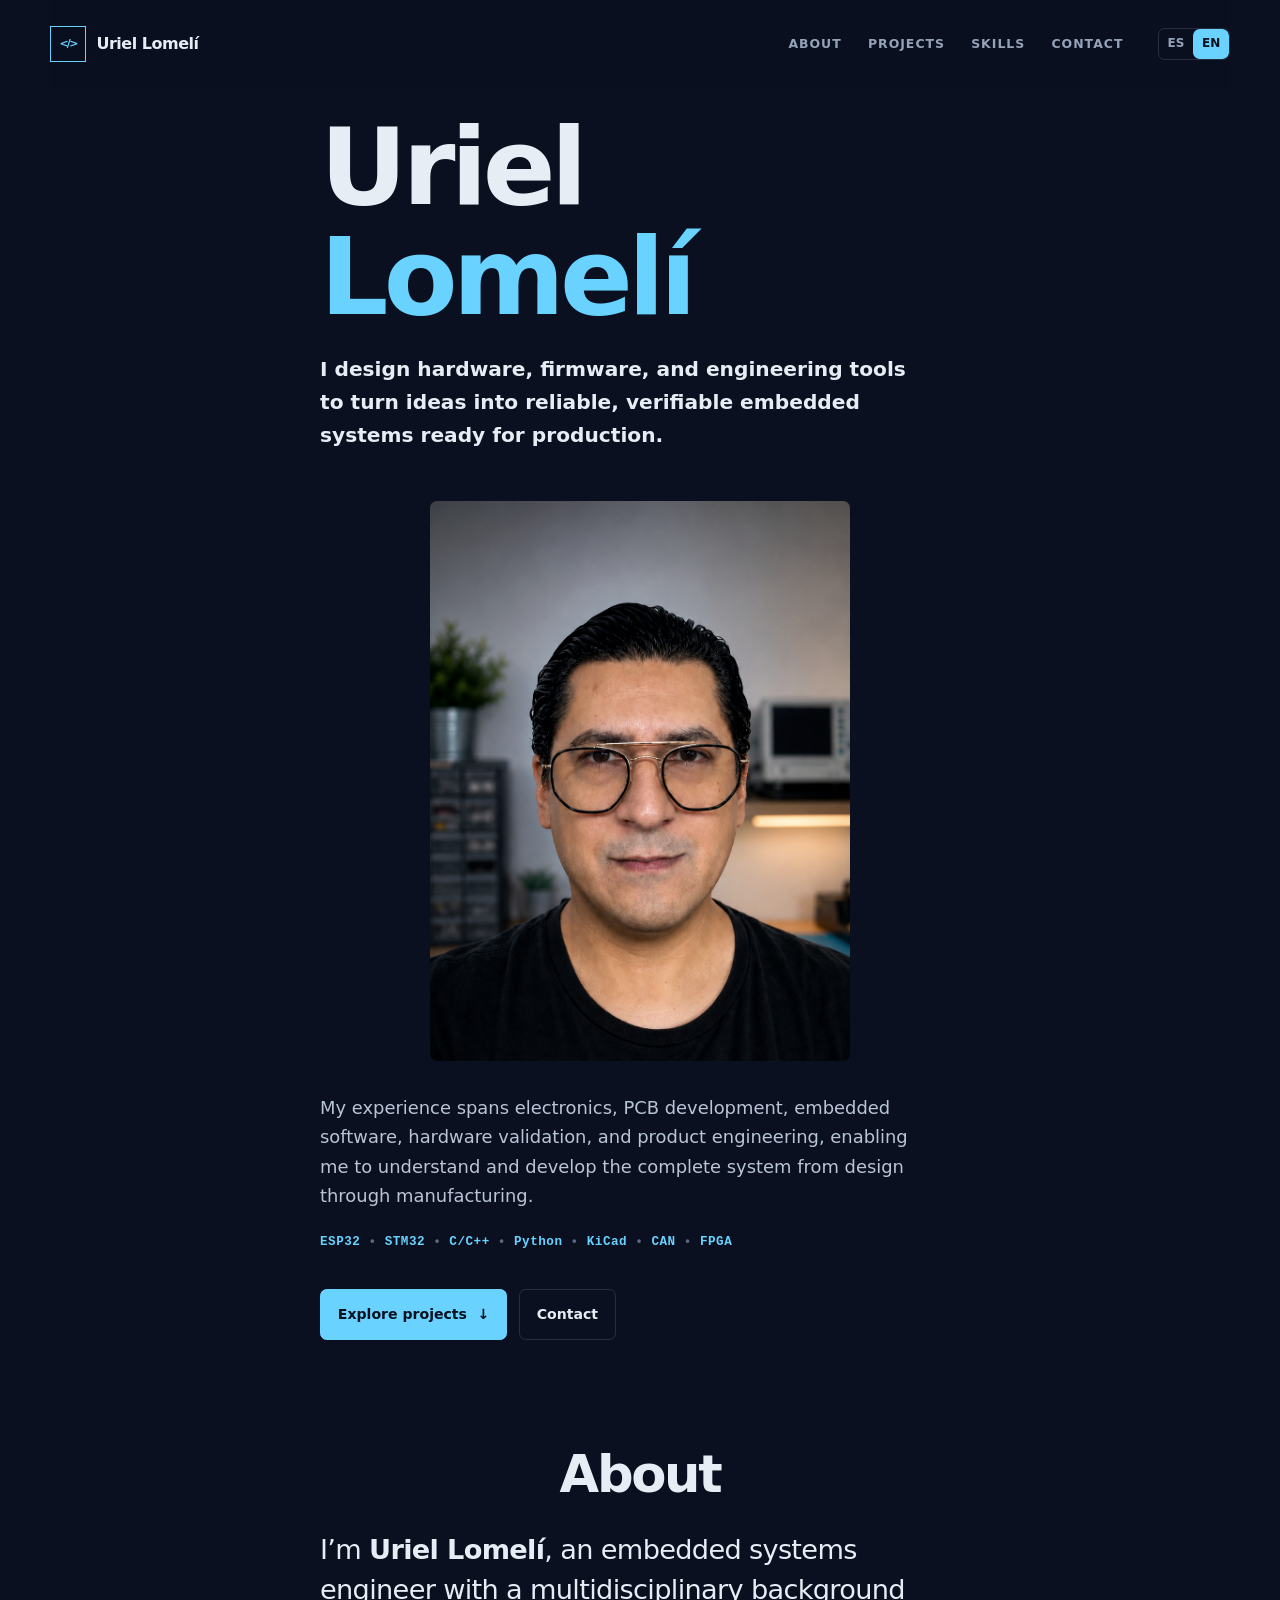
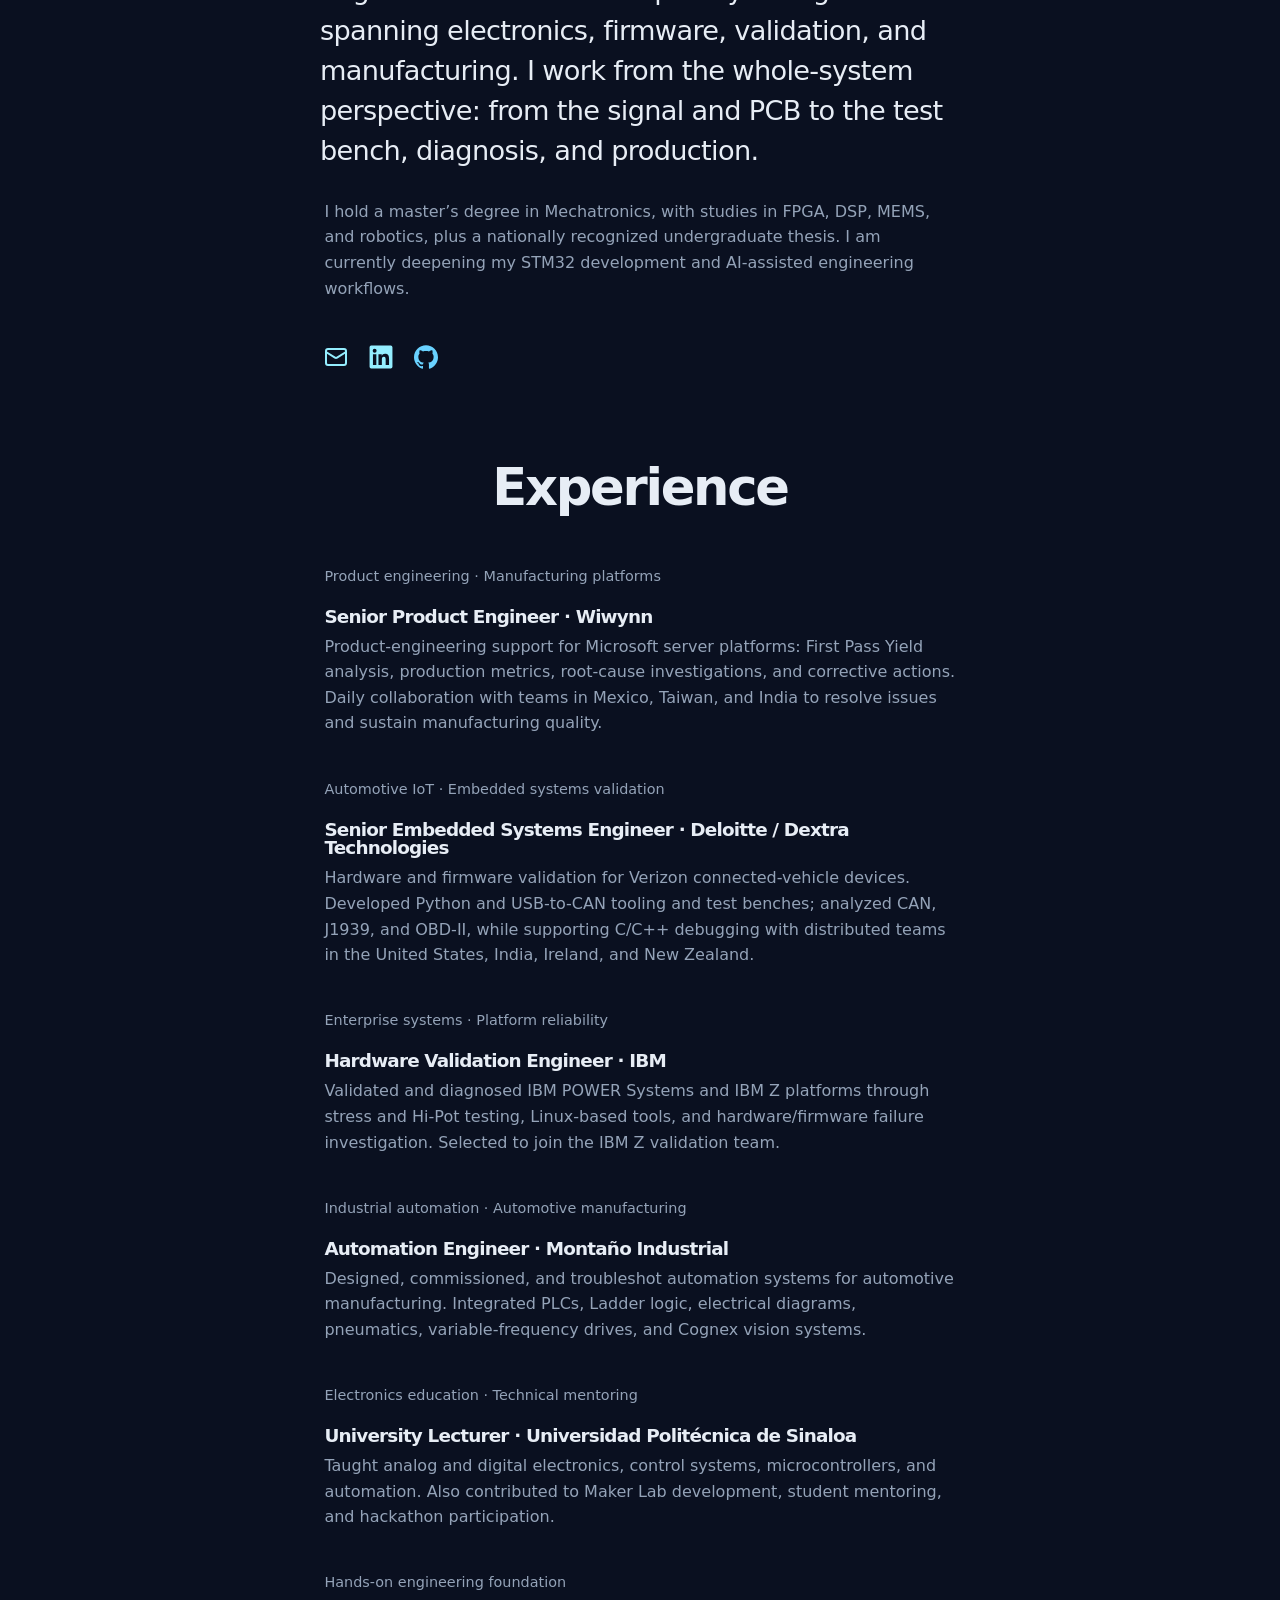
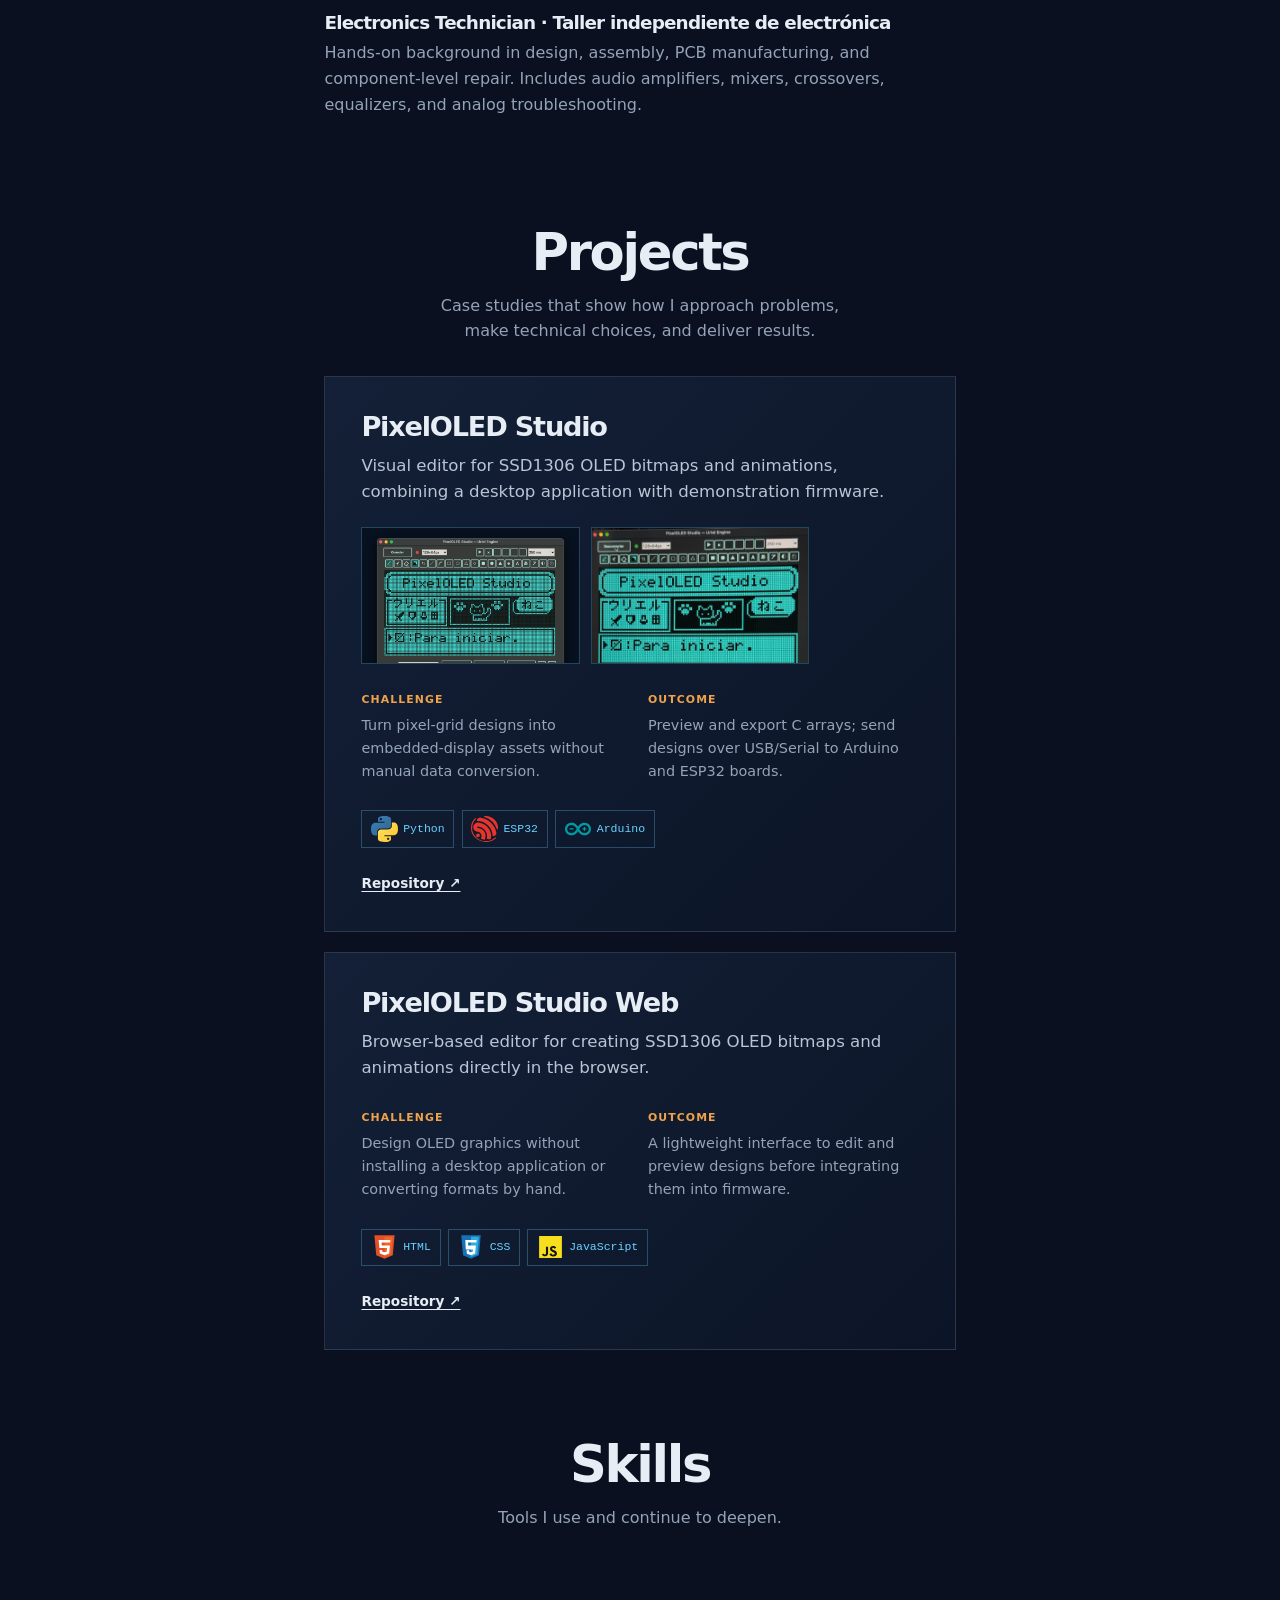
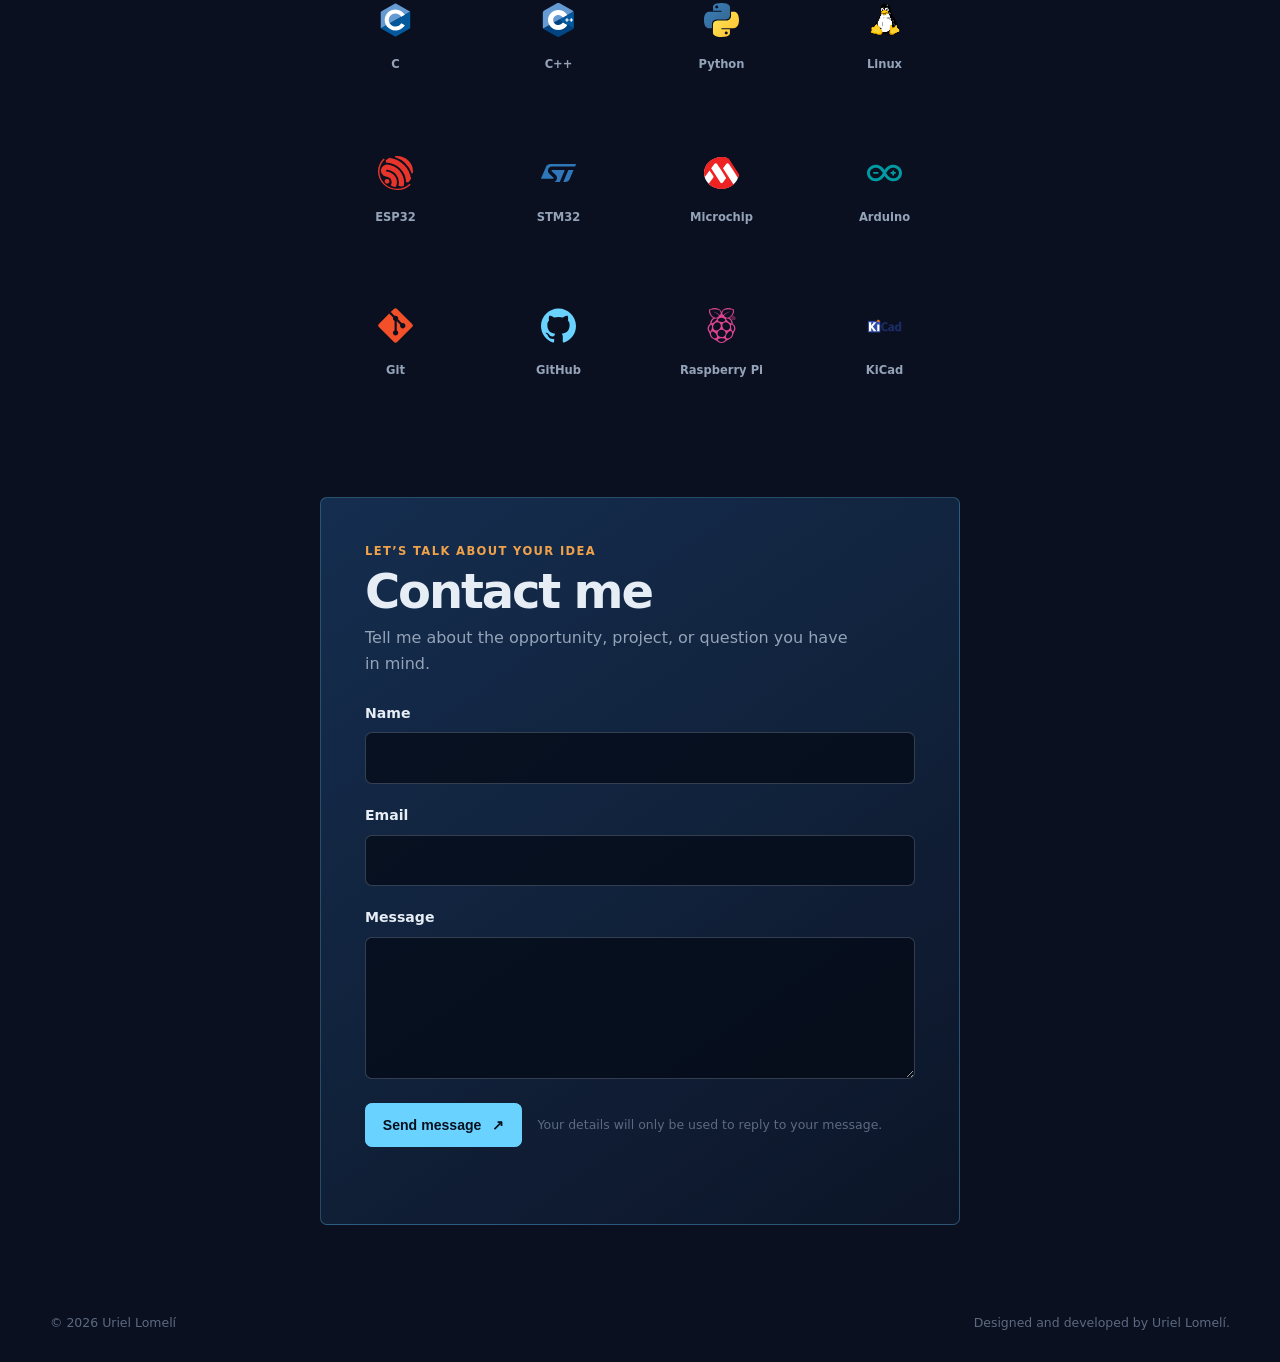
==== commit 3b101bda: "Add PixelOLED Studio thumbnails" ====
--- a/en/index.html
+++ b/en/index.html
@@ -13,7 +13,7 @@
     <meta property="og:description" content="Software projects, experience, and technical skills." />
     <title>Uriel Lomelí | Software developer</title>
     <link rel="stylesheet" href="../assets/styles.css" />
-    <link rel="stylesheet" href="../assets/refinements.css?v=14" />
+    <link rel="stylesheet" href="../assets/refinements.css?v=15" />
   </head>
   <body id="top" data-locale="en">
     <a class="skip-link" href="#main">Skip to content</a>
@@ -36,7 +36,7 @@
     </main>
     <footer class="site-footer"><p>© <span data-year></span> <span data-site-name></span></p><p>Designed and developed by <span data-site-name></span>.</p></footer>
     <dialog class="contact-modal" data-contact-modal aria-labelledby="contact-modal-title"><div class="modal-content"><button class="modal-close" type="button" data-modal-close aria-label="Close">×</button><p class="form-eyebrow">Message sent</p><h2 id="contact-modal-title">Thanks for reaching out!</h2><p>Your message was sent successfully. I will get back to you soon.</p><button class="button button-primary" type="button" data-modal-close>Got it</button></div></dialog>
-    <script src="../assets/data.js?v=19"></script>
-    <script src="../assets/app.js?v=14"></script>
+    <script src="../assets/data.js?v=20"></script>
+    <script src="../assets/app.js?v=15"></script>
   </body>
 </html>
--- a/assets/refinements.css
+++ b/assets/refinements.css
@@ -376,6 +376,37 @@
   filter: brightness(0) saturate(100%) invert(43%) sepia(86%) saturate(701%) hue-rotate(140deg) brightness(89%) contrast(101%);
 }
 
+.project-gallery {
+  display: grid;
+  grid-template-columns: repeat(2, minmax(0, 1fr));
+  gap: .7rem;
+  max-width: 28rem;
+  margin: 1.35rem 0 0;
+}
+
+.project-thumbnail {
+  display: grid;
+  place-items: center;
+  aspect-ratio: 16 / 10;
+  margin: 0;
+  overflow: hidden;
+  border: 1px solid rgba(105, 210, 255, .28);
+  background: #07111f;
+}
+
+.project-thumbnail img {
+  display: block;
+  width: 100%;
+  height: 100%;
+  object-fit: contain;
+}
+
+@media (max-width: 520px) {
+  .project-gallery {
+    max-width: 100%;
+  }
+}
+
 .skill-group ul {
   grid-template-columns: repeat(4, minmax(0, 1fr));
   gap: .75rem;
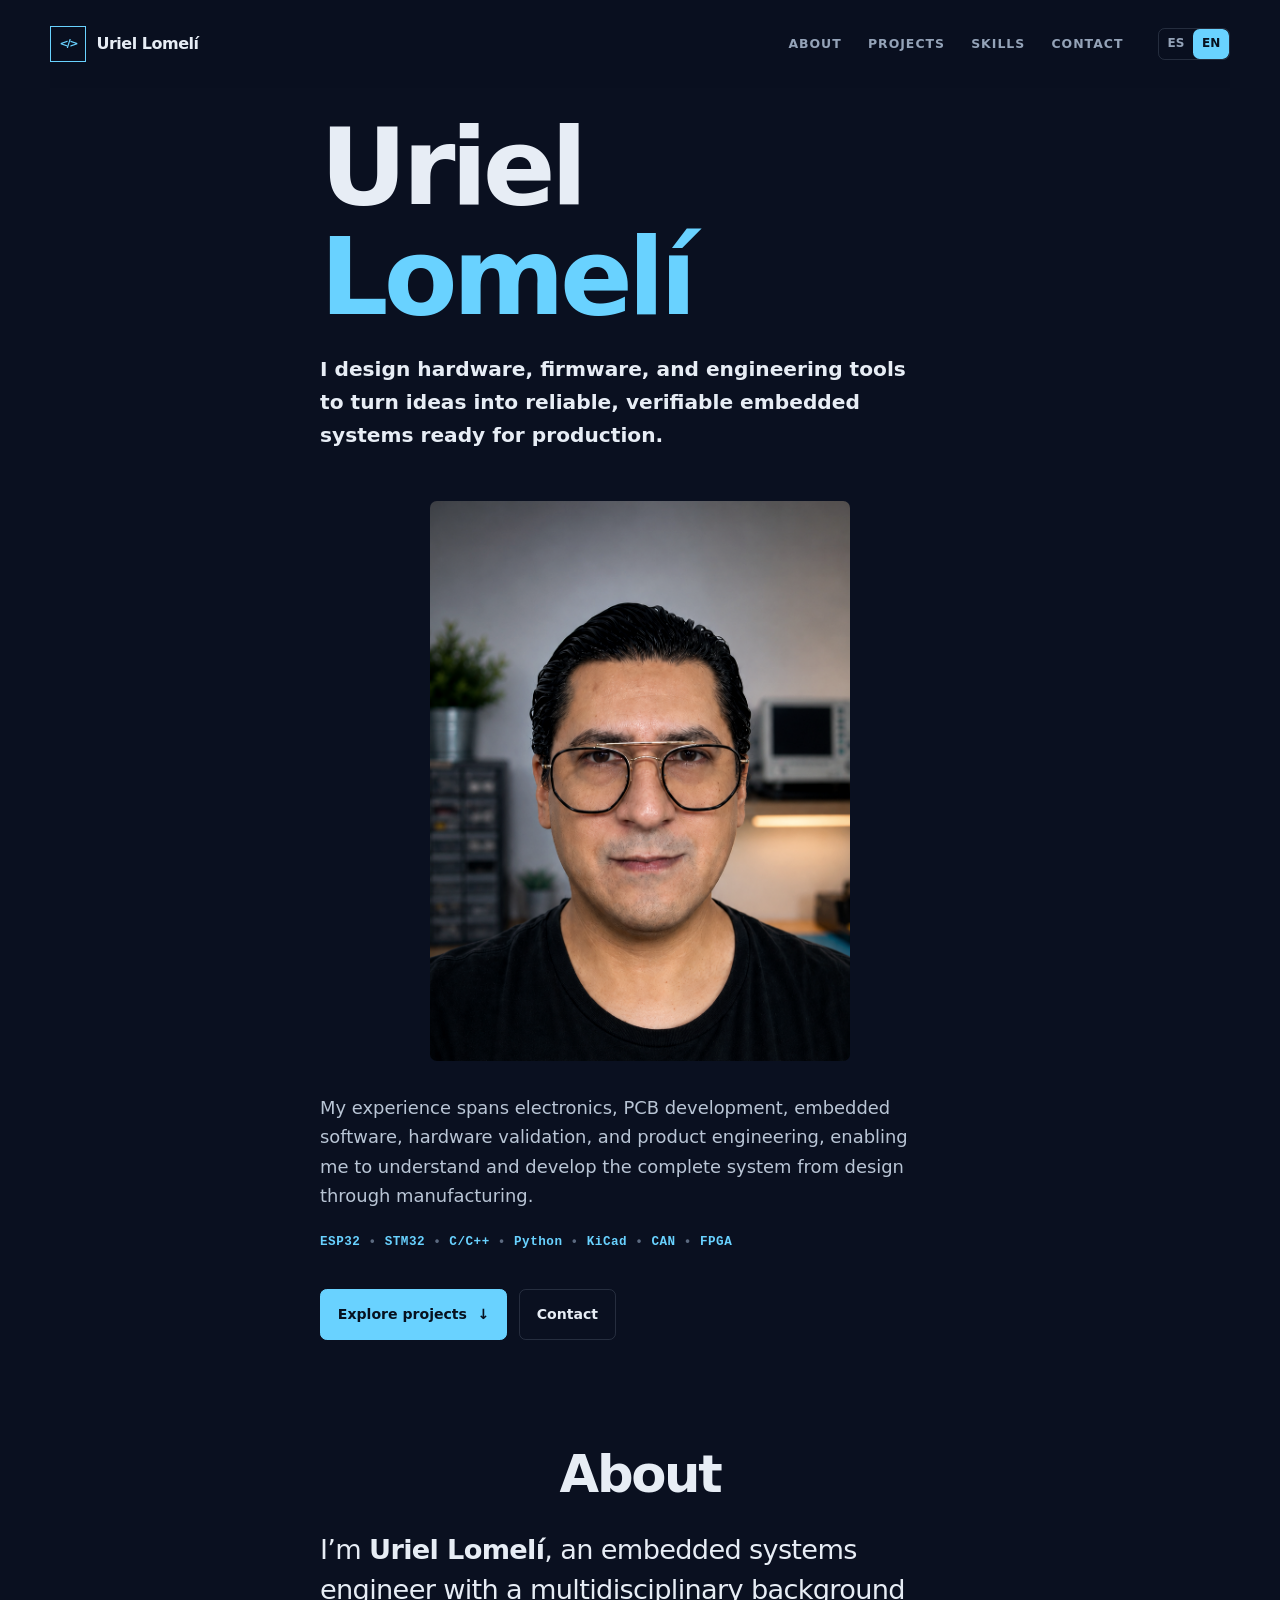
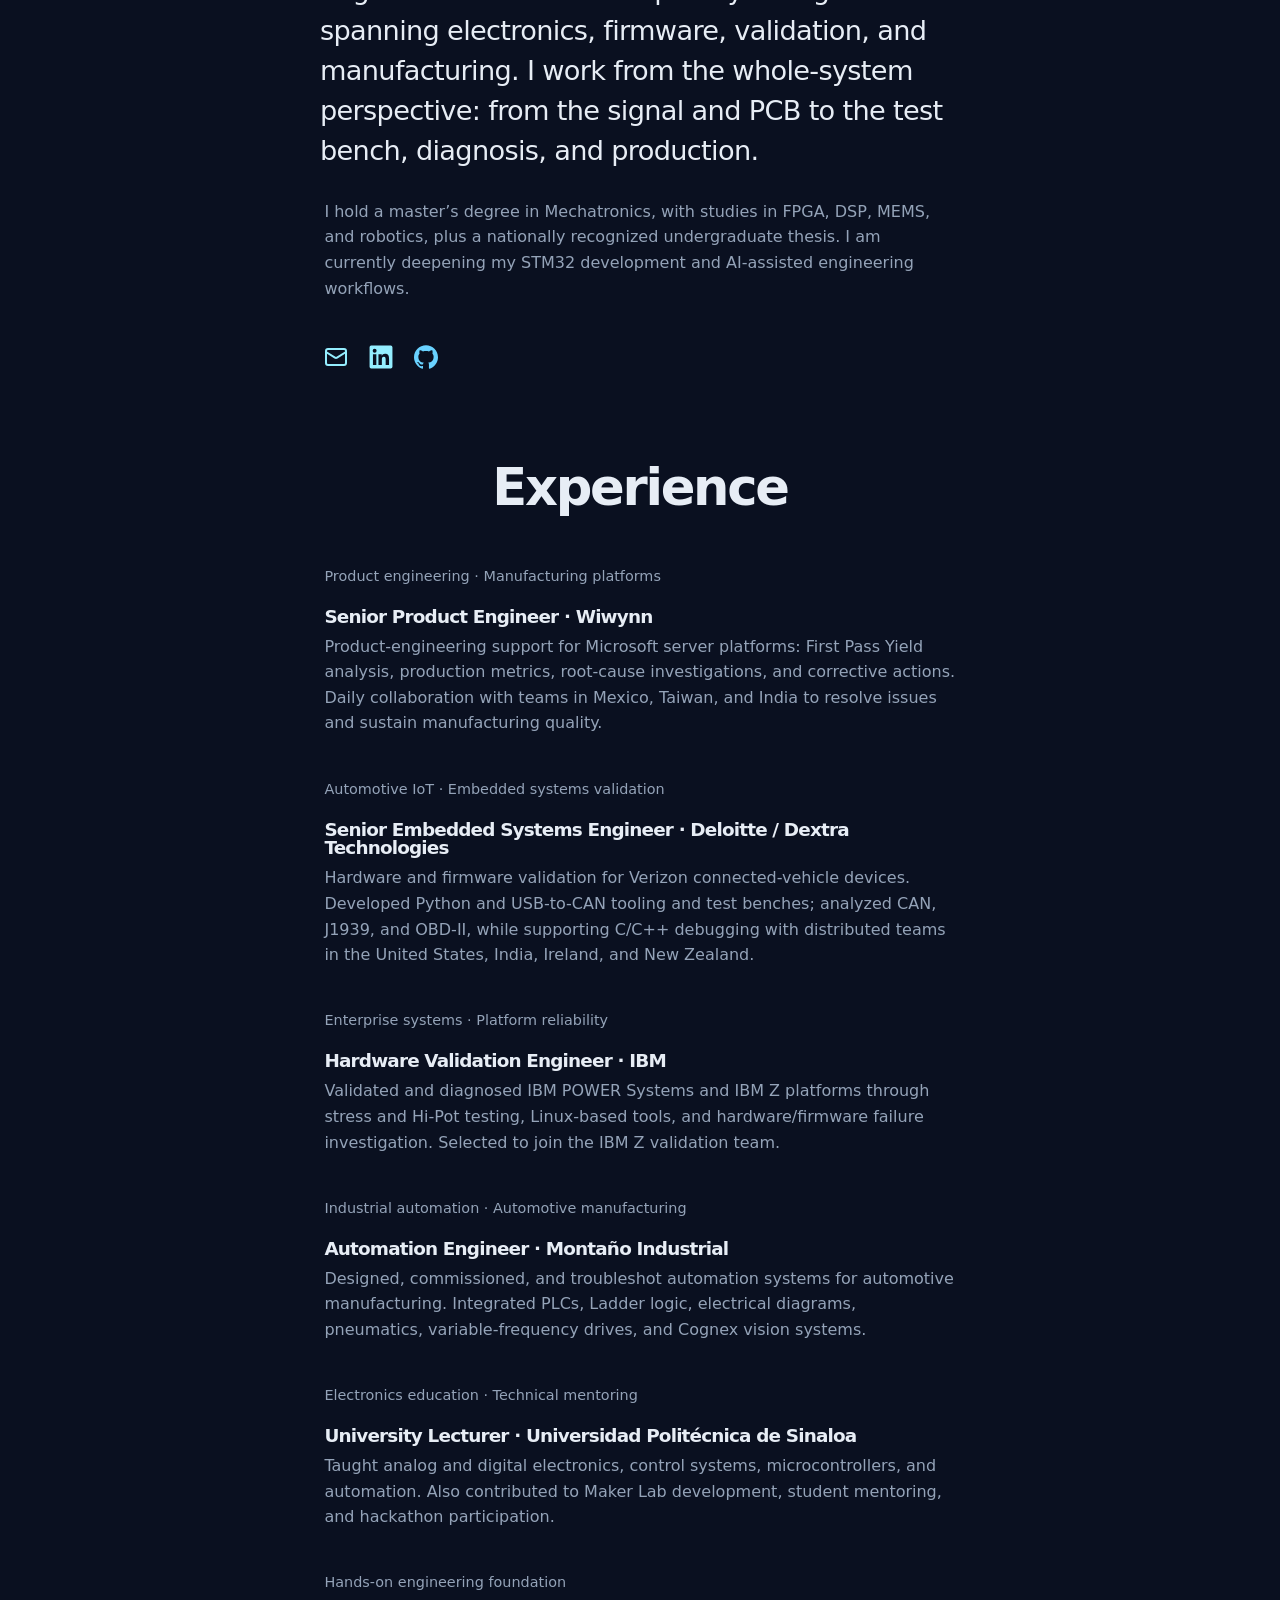
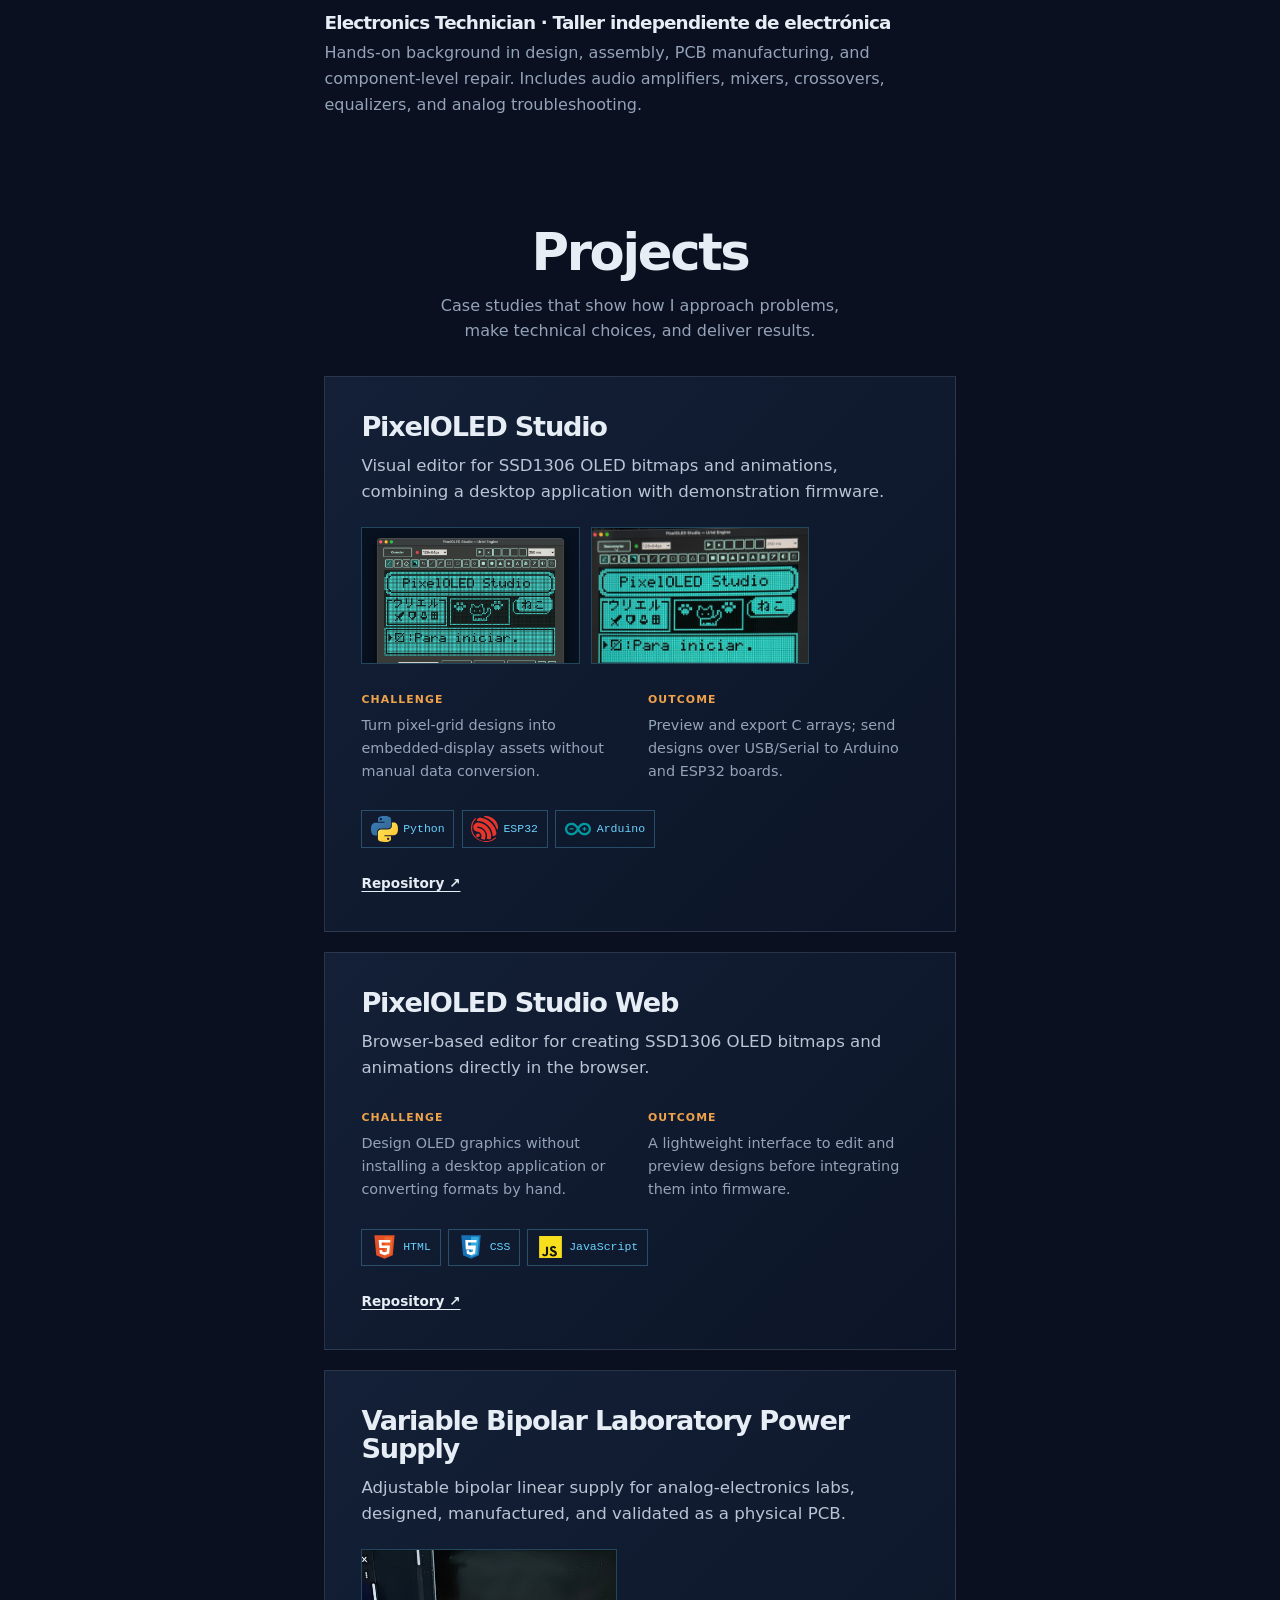
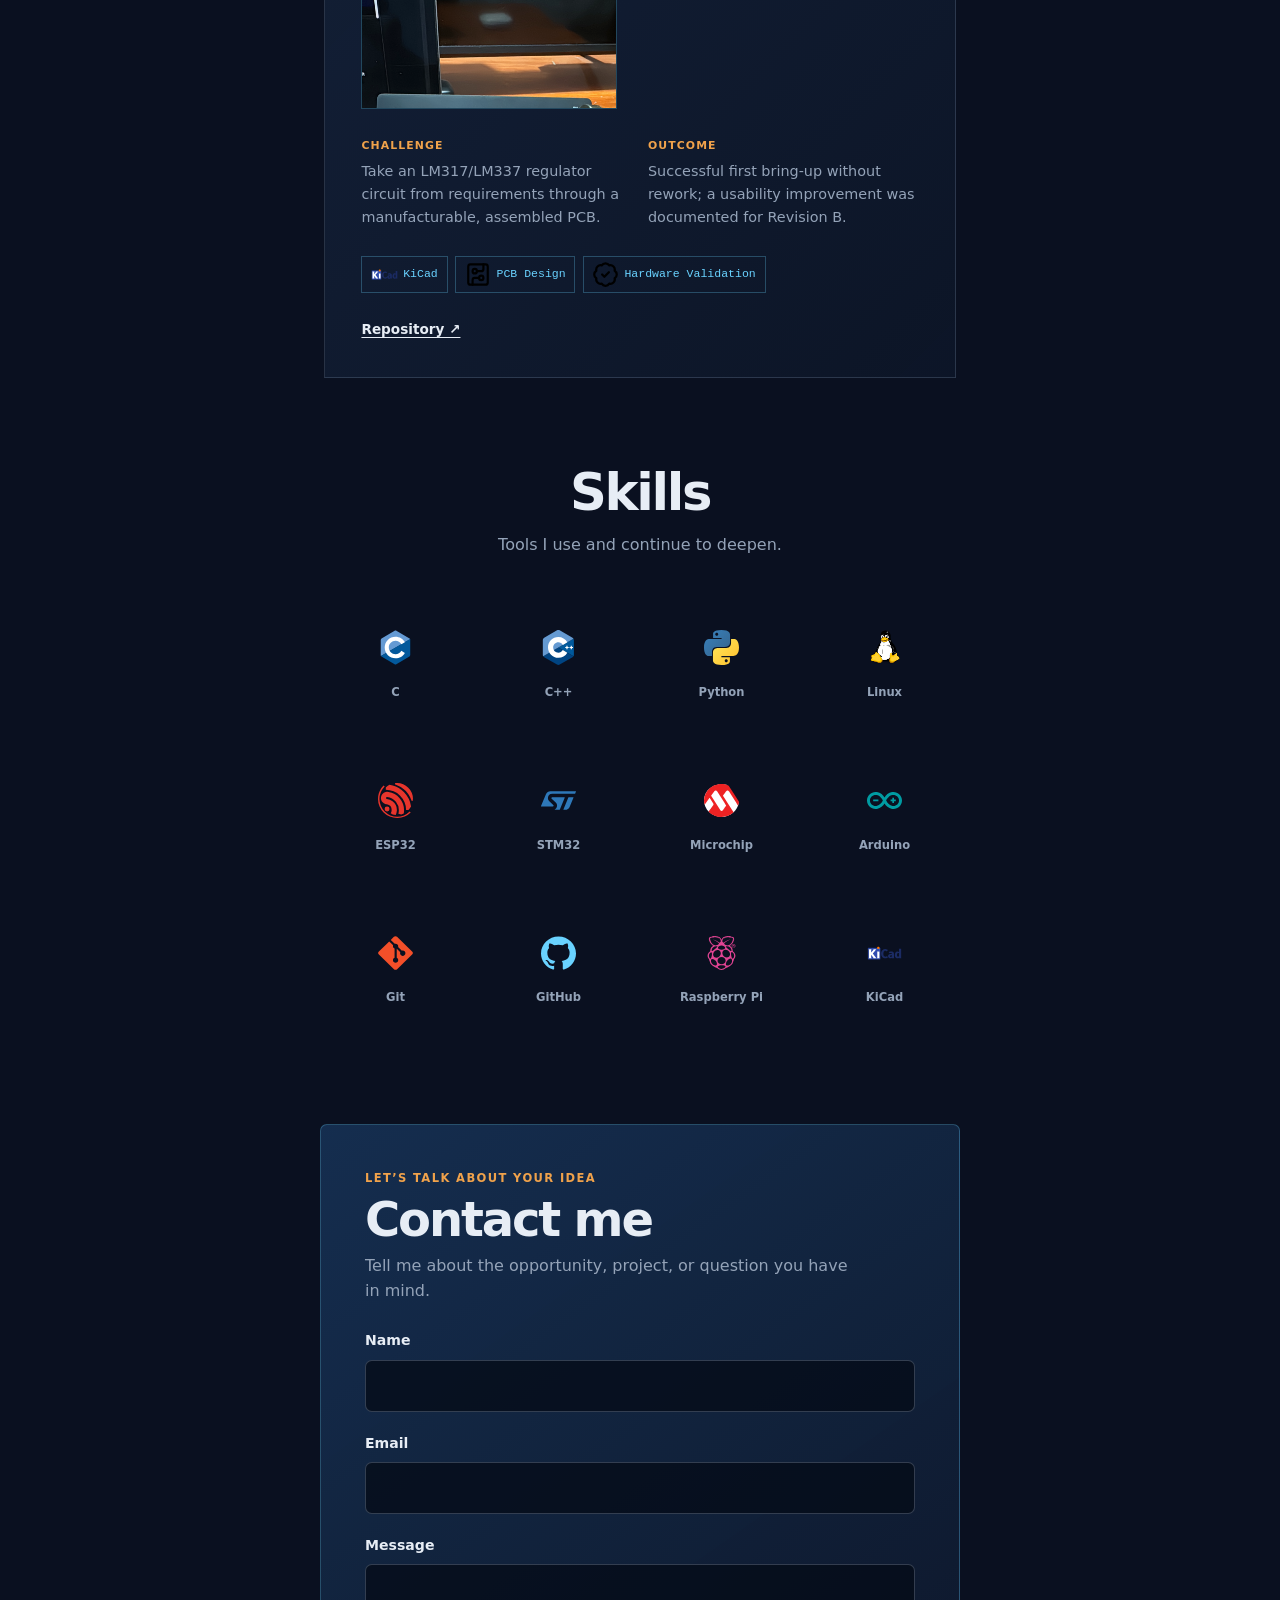
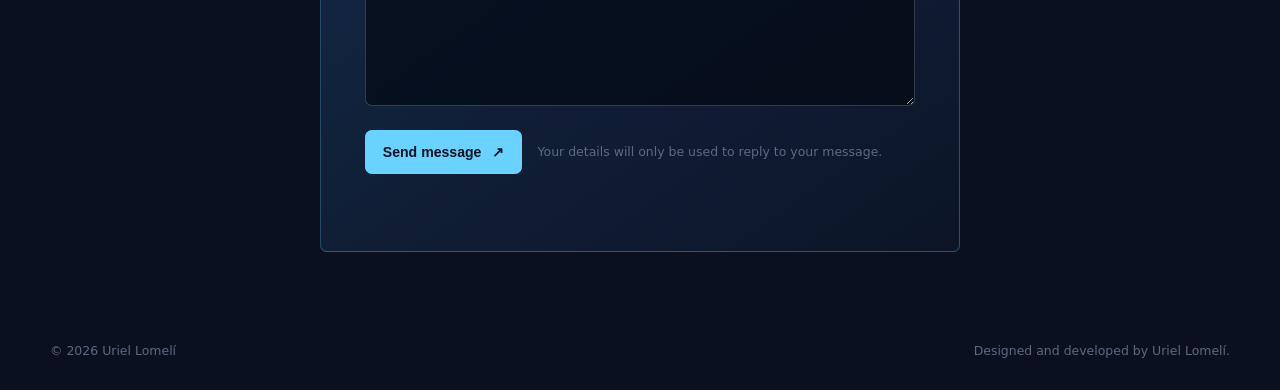
==== commit 63e113b9: "Add bipolar power supply project" ====
--- a/en/index.html
+++ b/en/index.html
@@ -13,7 +13,7 @@
     <meta property="og:description" content="Software projects, experience, and technical skills." />
     <title>Uriel Lomelí | Software developer</title>
     <link rel="stylesheet" href="../assets/styles.css" />
-    <link rel="stylesheet" href="../assets/refinements.css?v=15" />
+    <link rel="stylesheet" href="../assets/refinements.css?v=16" />
   </head>
   <body id="top" data-locale="en">
     <a class="skip-link" href="#main">Skip to content</a>
@@ -36,7 +36,7 @@
     </main>
     <footer class="site-footer"><p>© <span data-year></span> <span data-site-name></span></p><p>Designed and developed by <span data-site-name></span>.</p></footer>
     <dialog class="contact-modal" data-contact-modal aria-labelledby="contact-modal-title"><div class="modal-content"><button class="modal-close" type="button" data-modal-close aria-label="Close">×</button><p class="form-eyebrow">Message sent</p><h2 id="contact-modal-title">Thanks for reaching out!</h2><p>Your message was sent successfully. I will get back to you soon.</p><button class="button button-primary" type="button" data-modal-close>Got it</button></div></dialog>
-    <script src="../assets/data.js?v=20"></script>
-    <script src="../assets/app.js?v=15"></script>
+    <script src="../assets/data.js?v=21"></script>
+    <script src="../assets/app.js?v=16"></script>
   </body>
 </html>
--- a/assets/refinements.css
+++ b/assets/refinements.css
@@ -384,6 +384,11 @@
   margin: 1.35rem 0 0;
 }
 
+.project-gallery--single {
+  grid-template-columns: minmax(0, 1fr);
+  max-width: 16rem;
+}
+
 .project-thumbnail {
   display: grid;
   place-items: center;
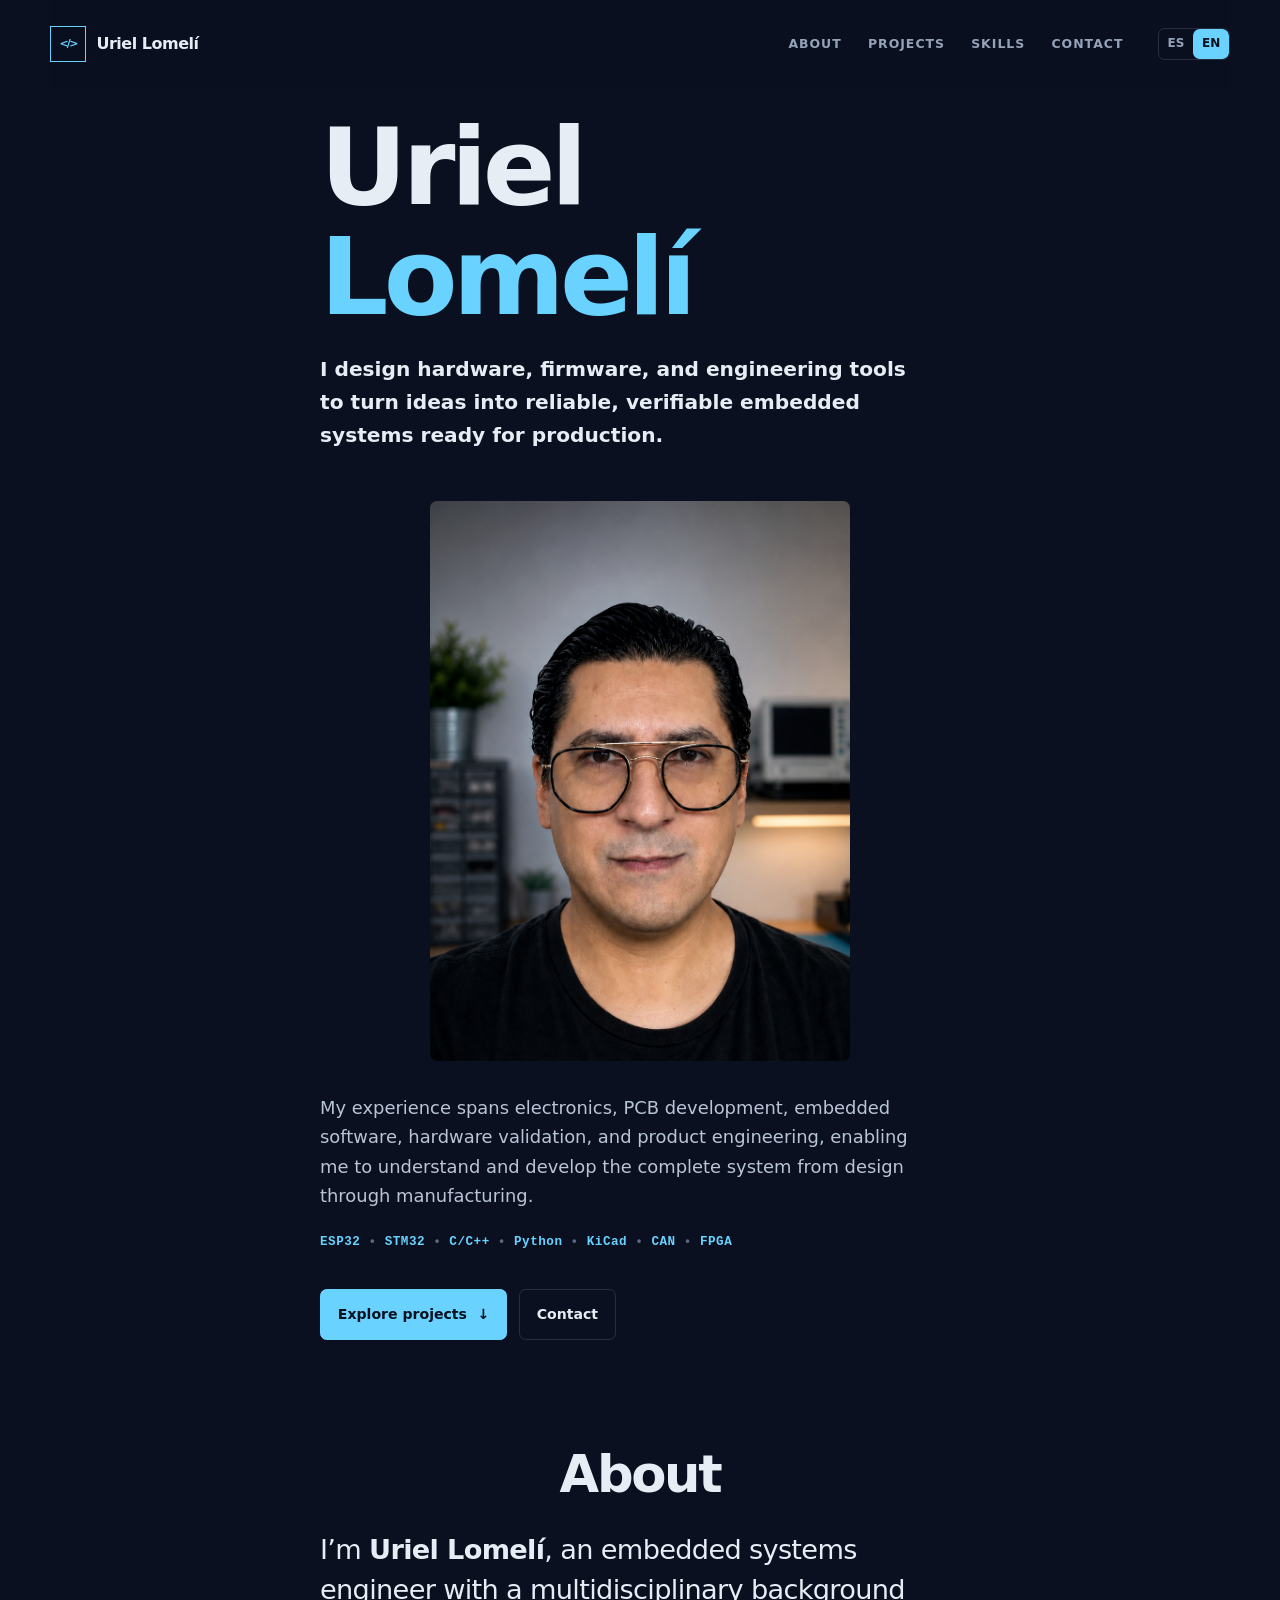
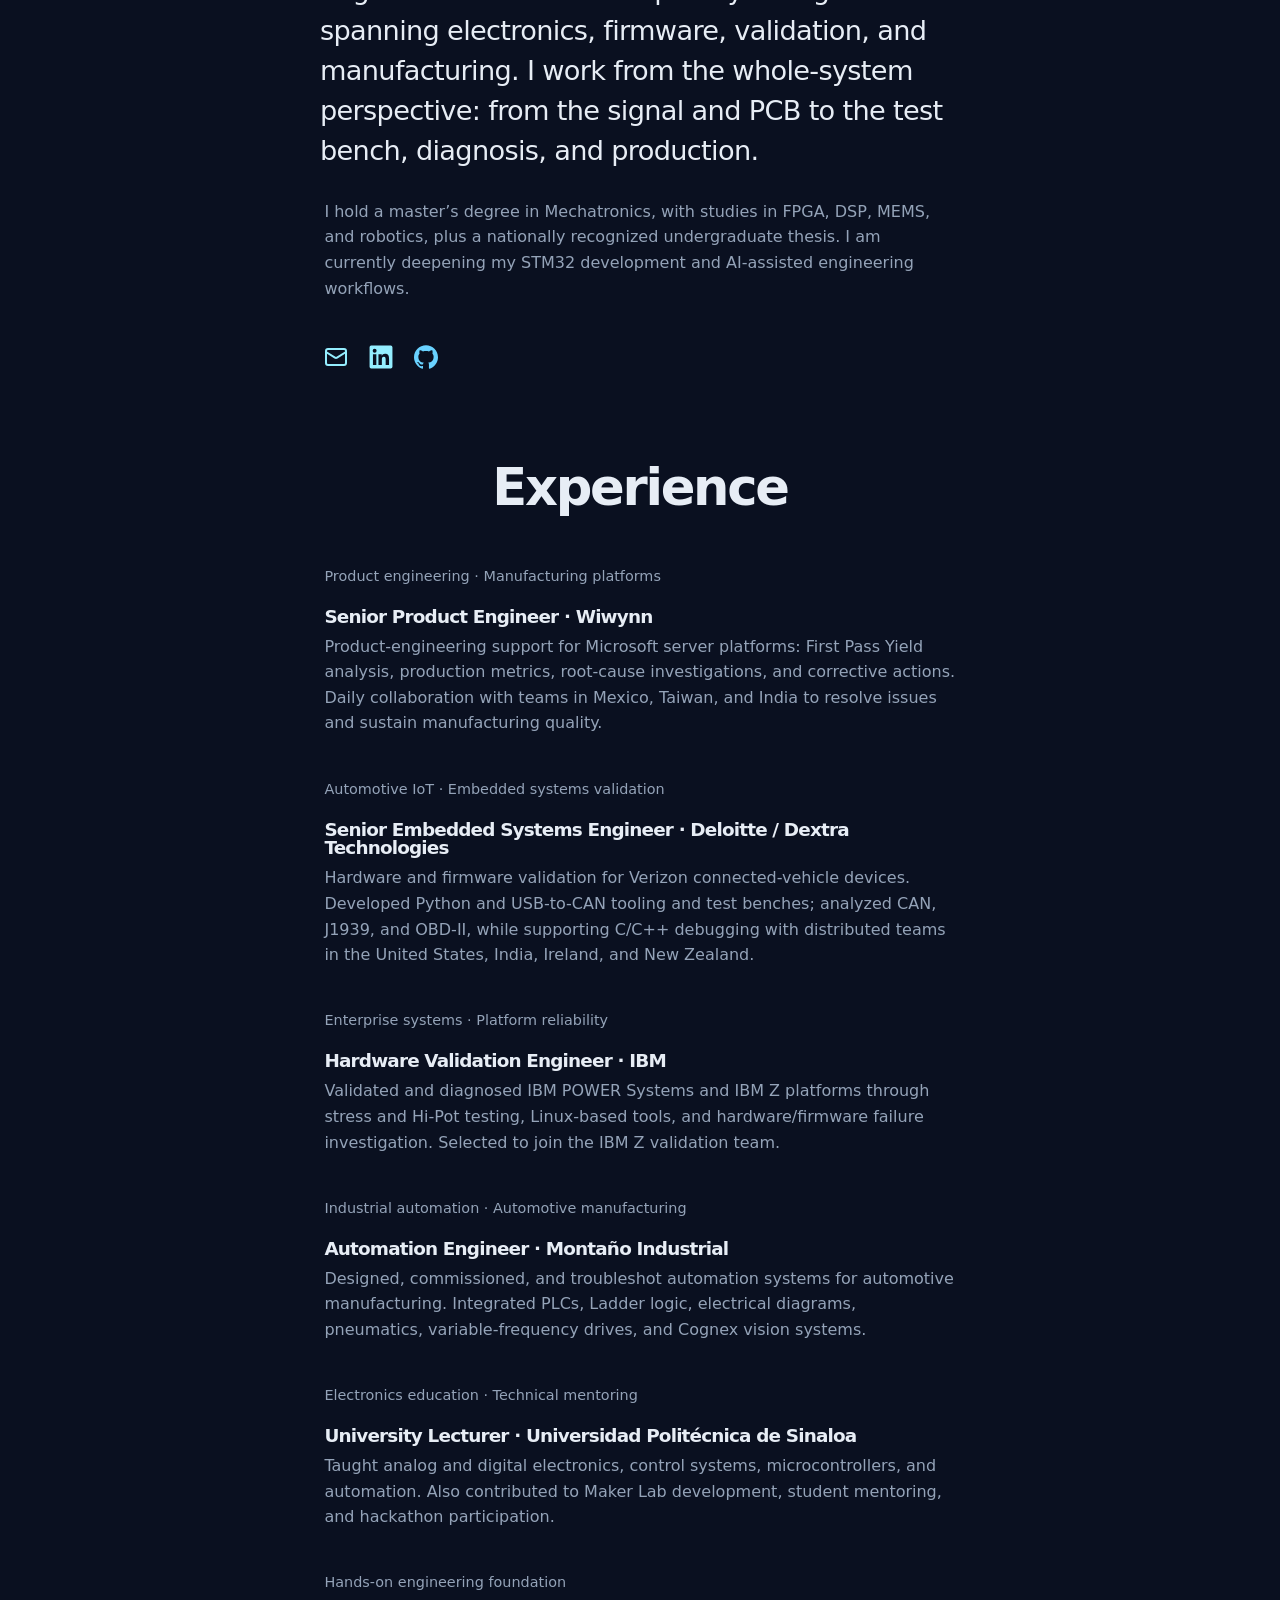
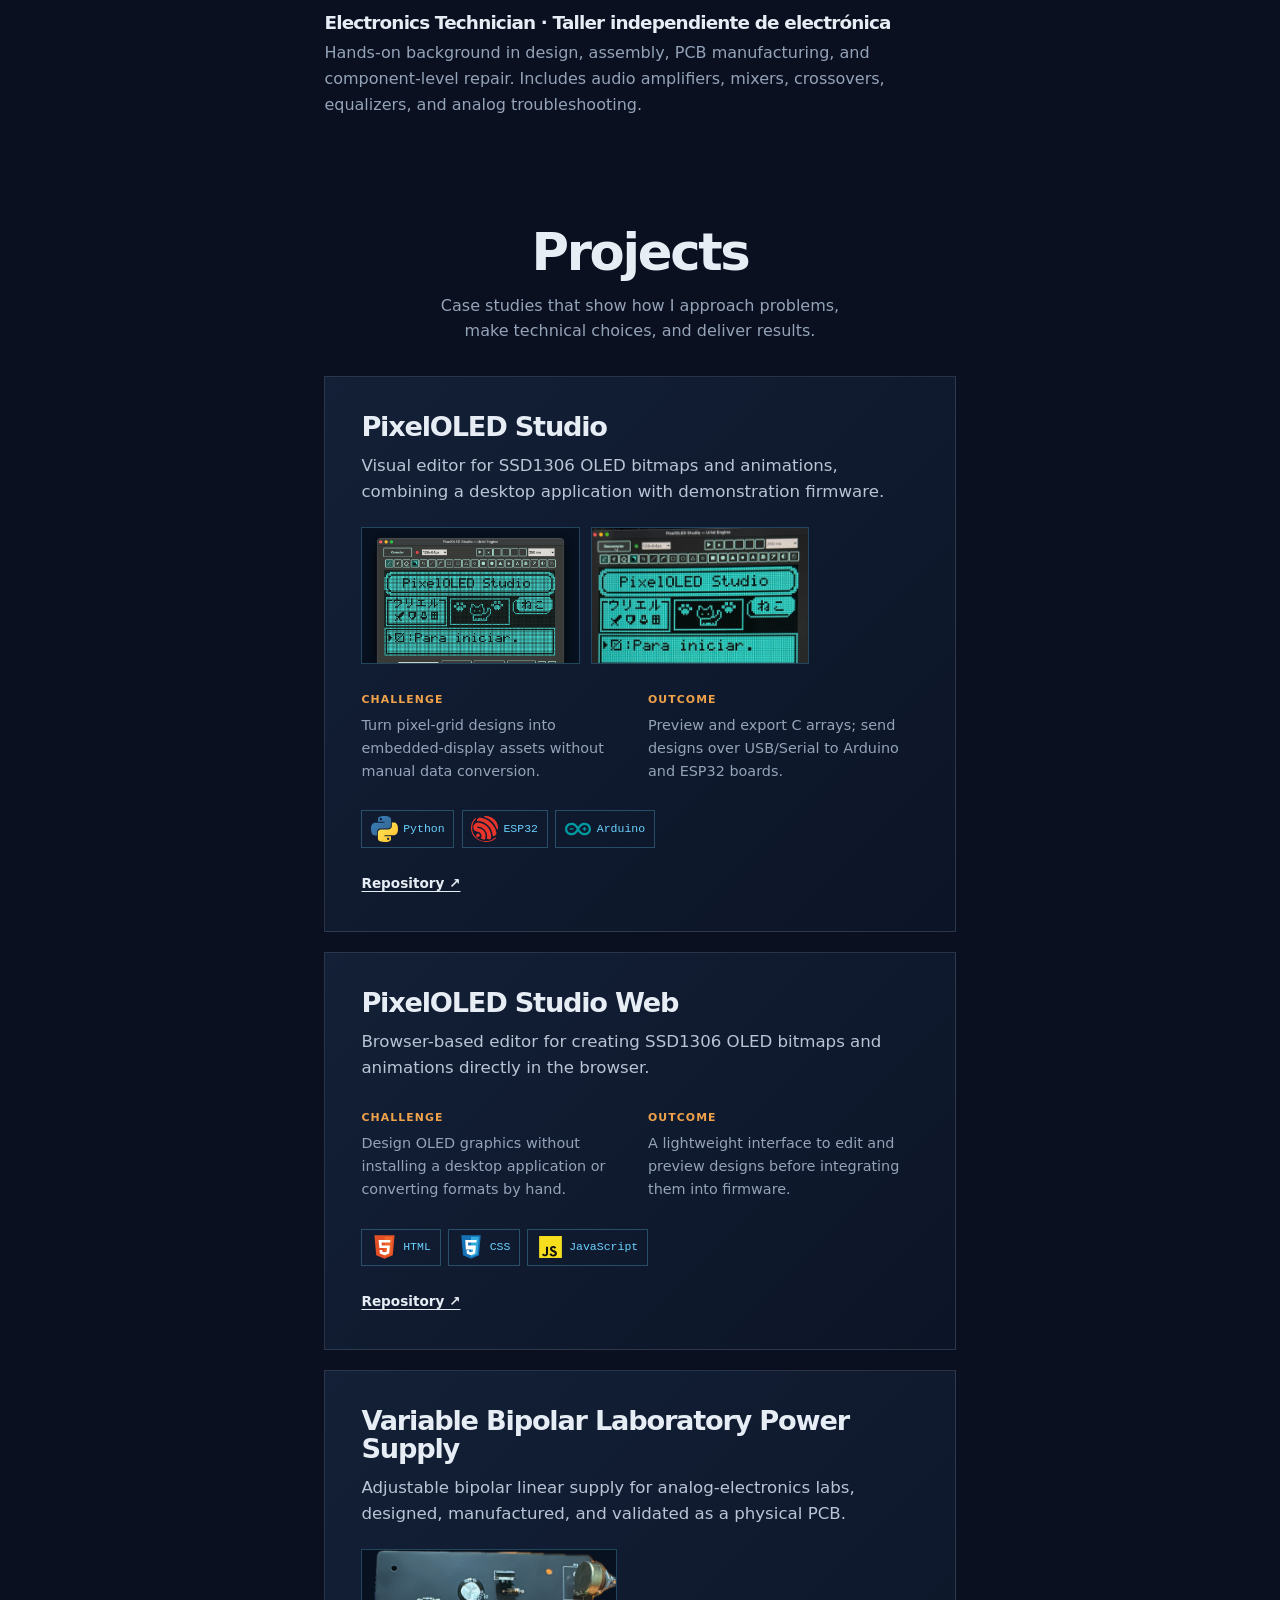
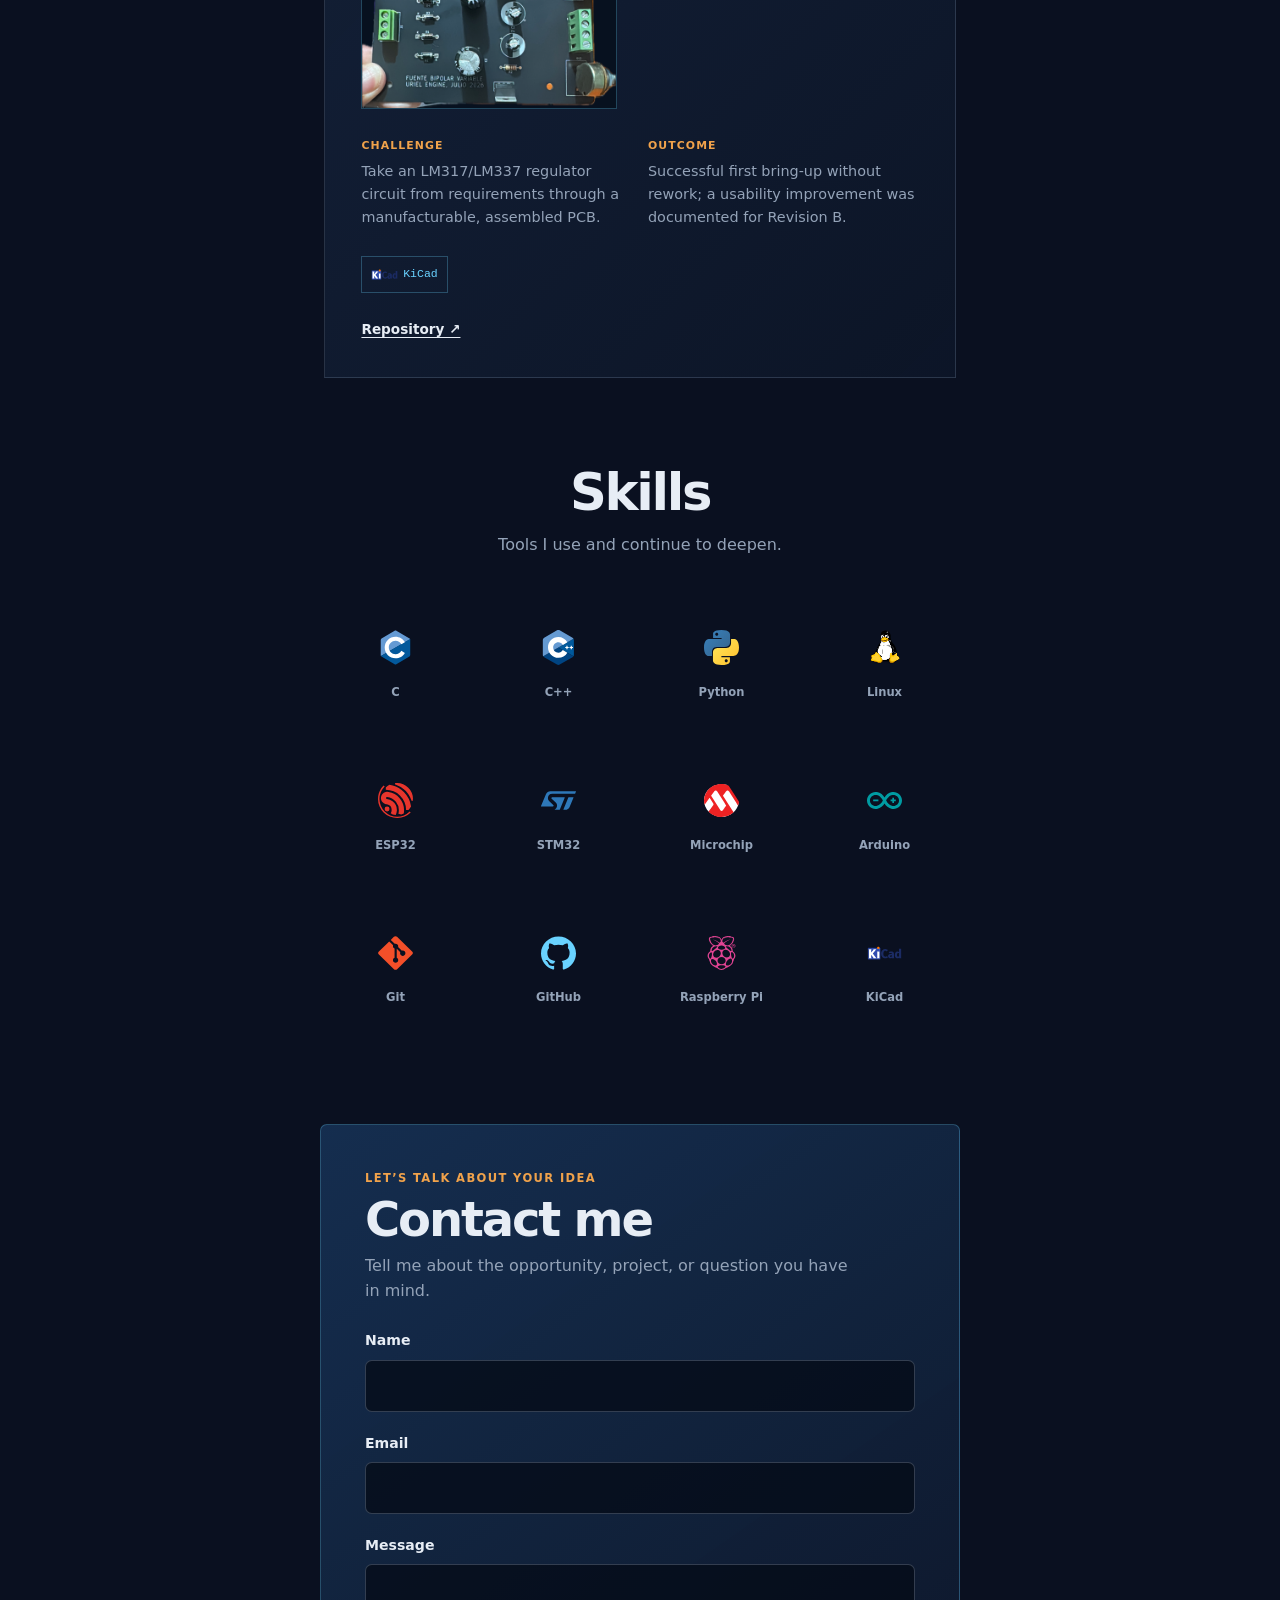
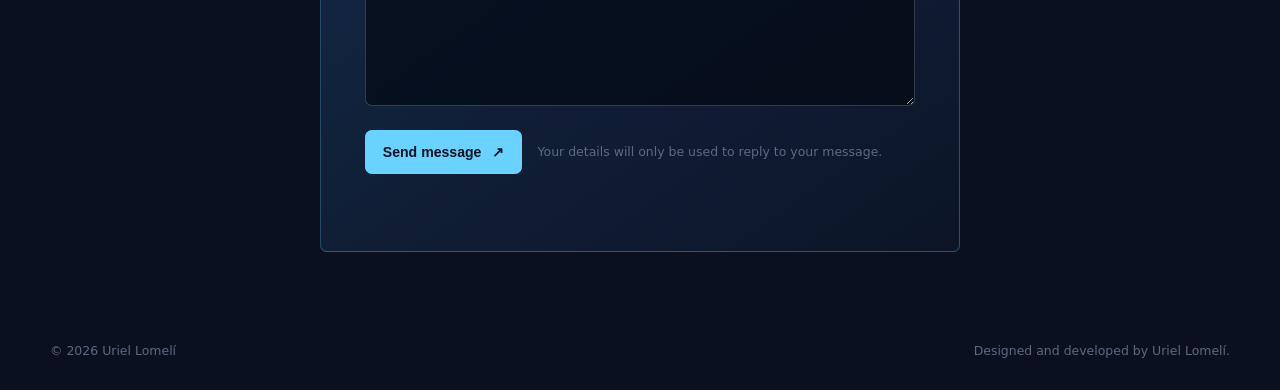
==== commit 8bbd59cd: "Refine bipolar power supply project" ====
--- a/en/index.html
+++ b/en/index.html
@@ -36,7 +36,7 @@
     </main>
     <footer class="site-footer"><p>© <span data-year></span> <span data-site-name></span></p><p>Designed and developed by <span data-site-name></span>.</p></footer>
     <dialog class="contact-modal" data-contact-modal aria-labelledby="contact-modal-title"><div class="modal-content"><button class="modal-close" type="button" data-modal-close aria-label="Close">×</button><p class="form-eyebrow">Message sent</p><h2 id="contact-modal-title">Thanks for reaching out!</h2><p>Your message was sent successfully. I will get back to you soon.</p><button class="button button-primary" type="button" data-modal-close>Got it</button></div></dialog>
-    <script src="../assets/data.js?v=21"></script>
+    <script src="../assets/data.js?v=22"></script>
     <script src="../assets/app.js?v=16"></script>
   </body>
 </html>
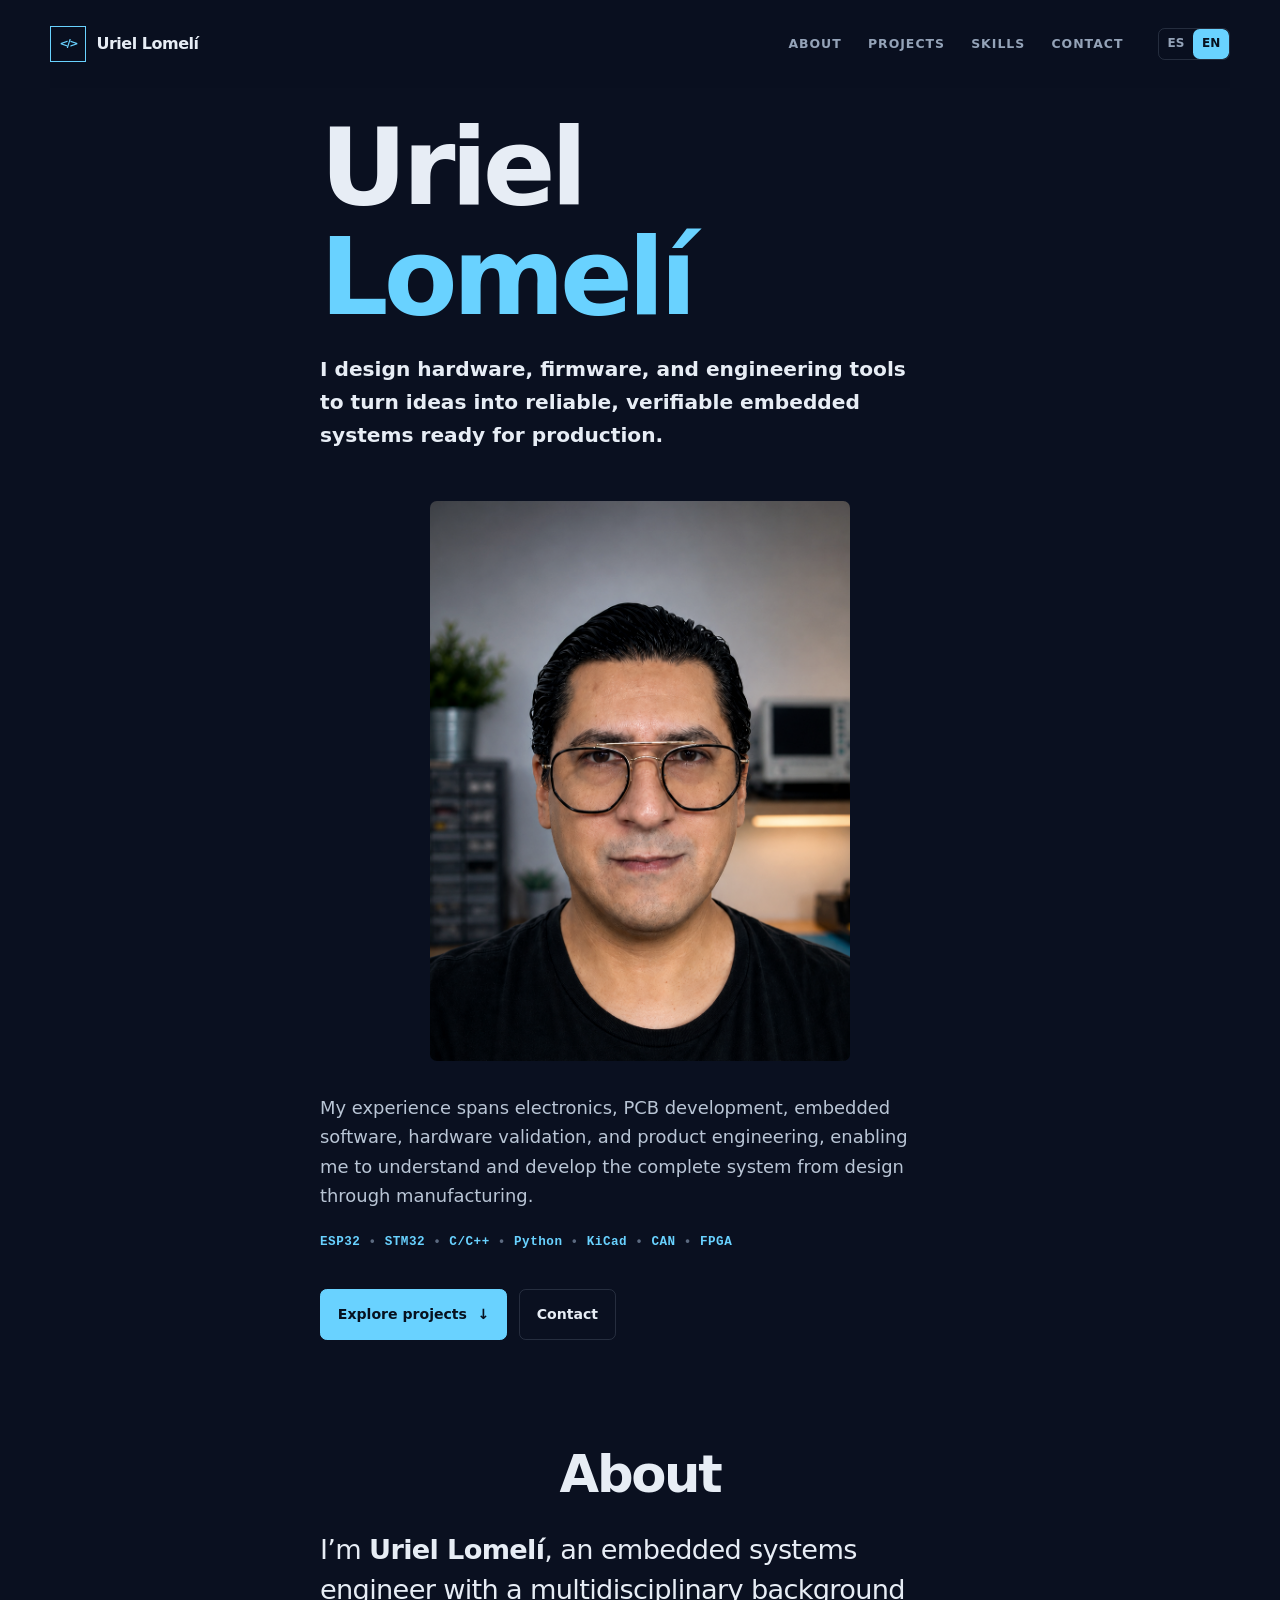
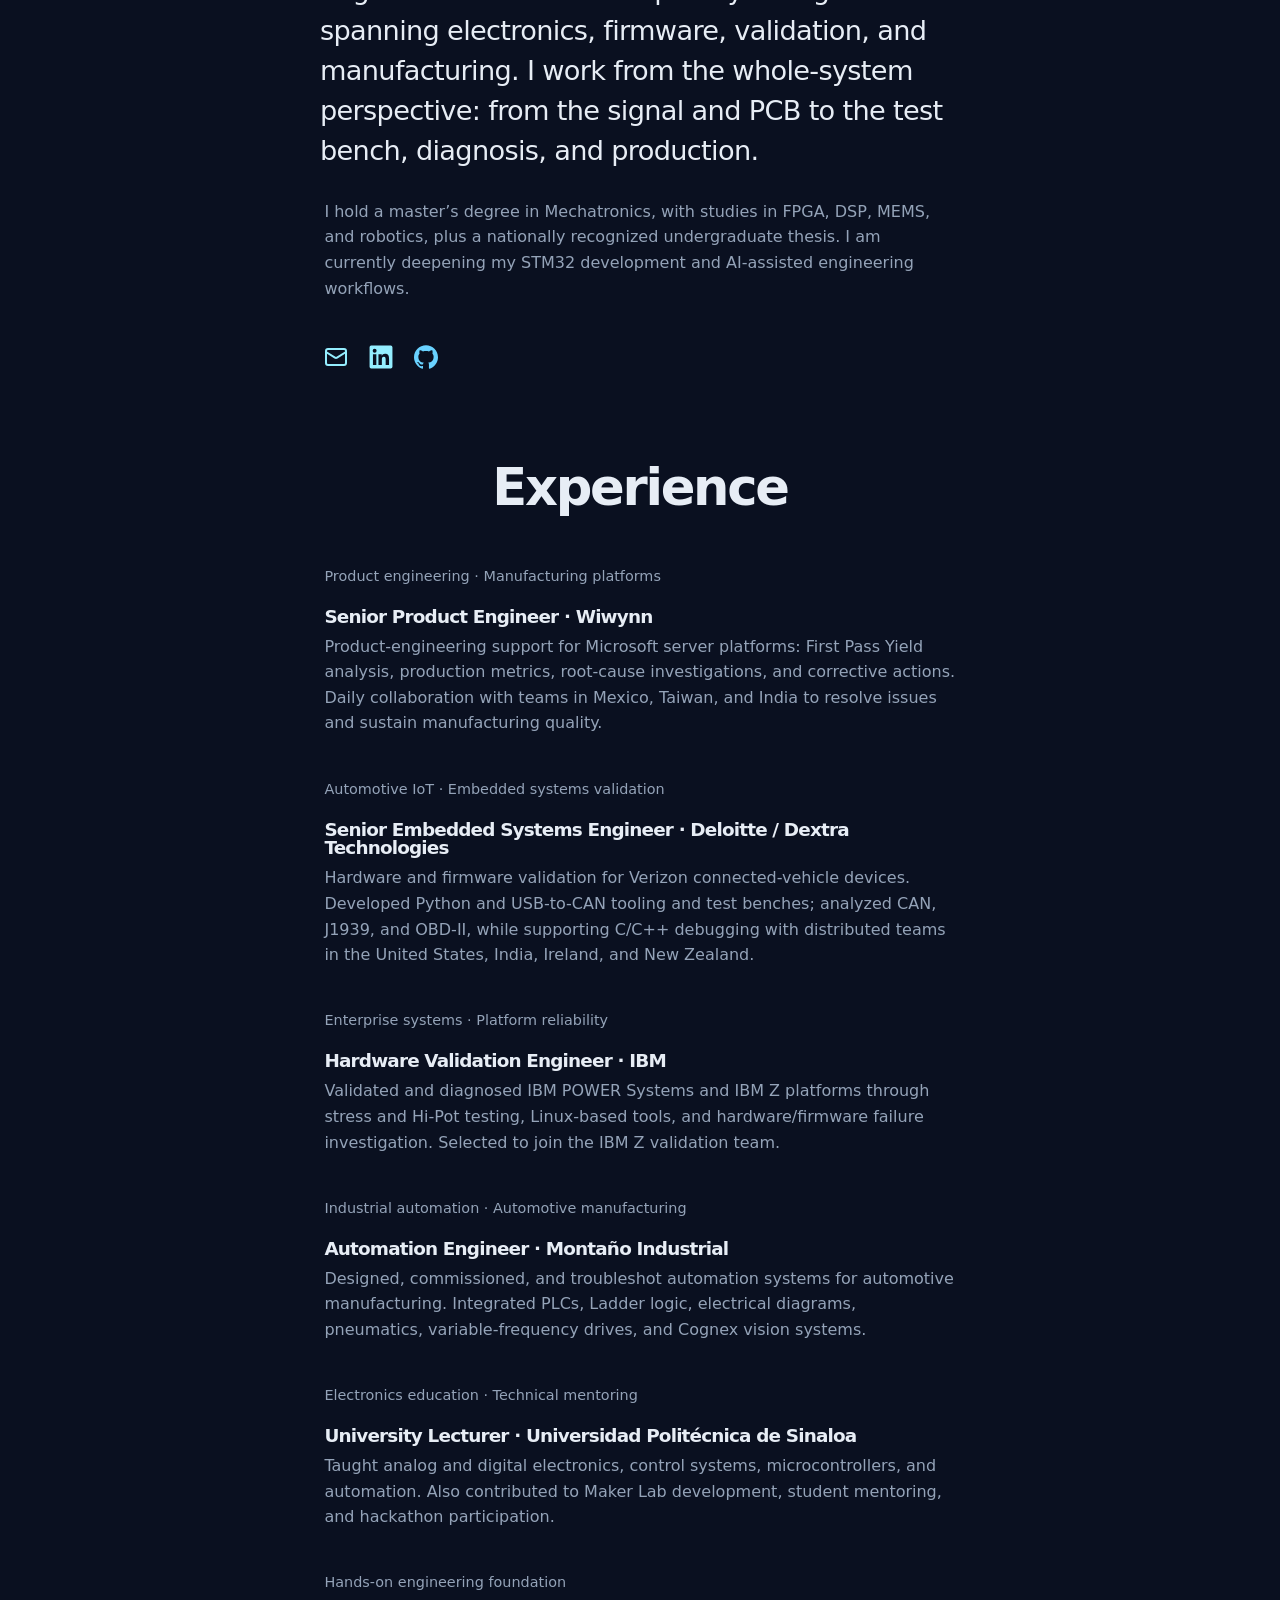
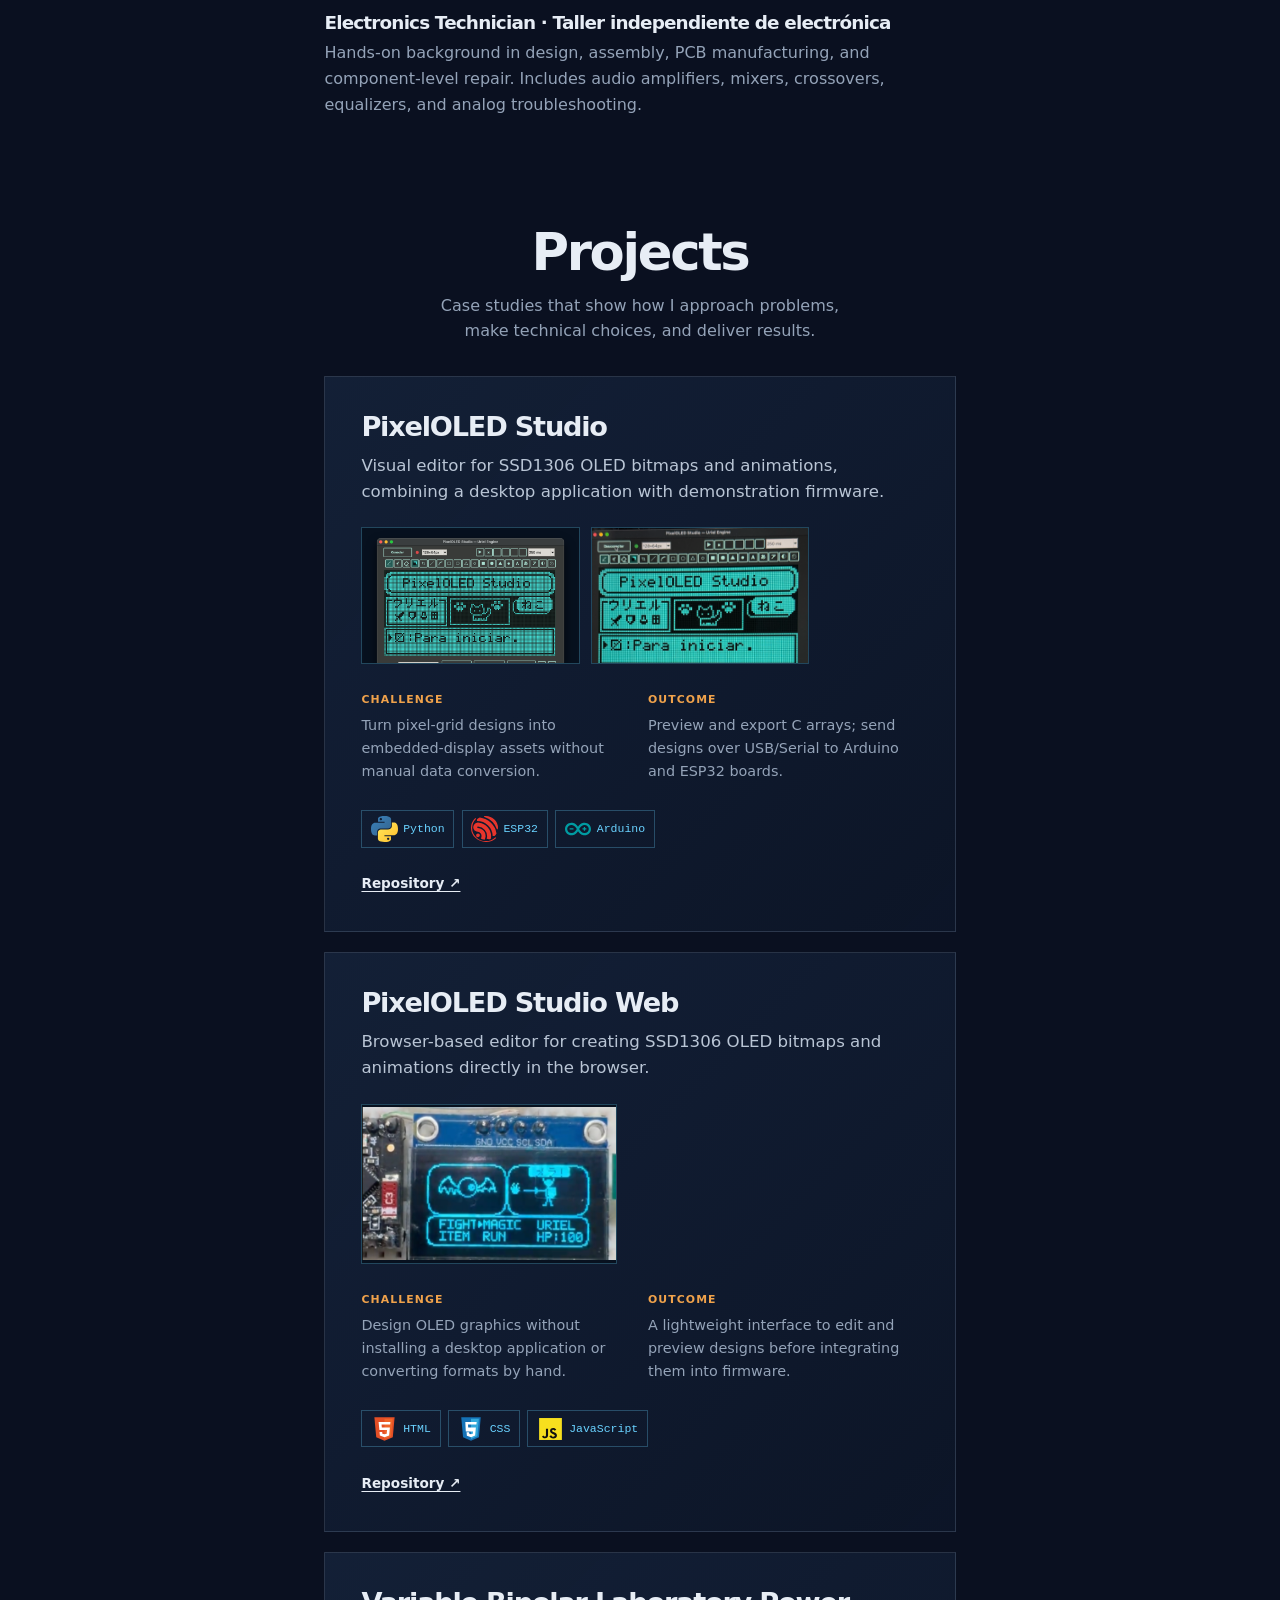
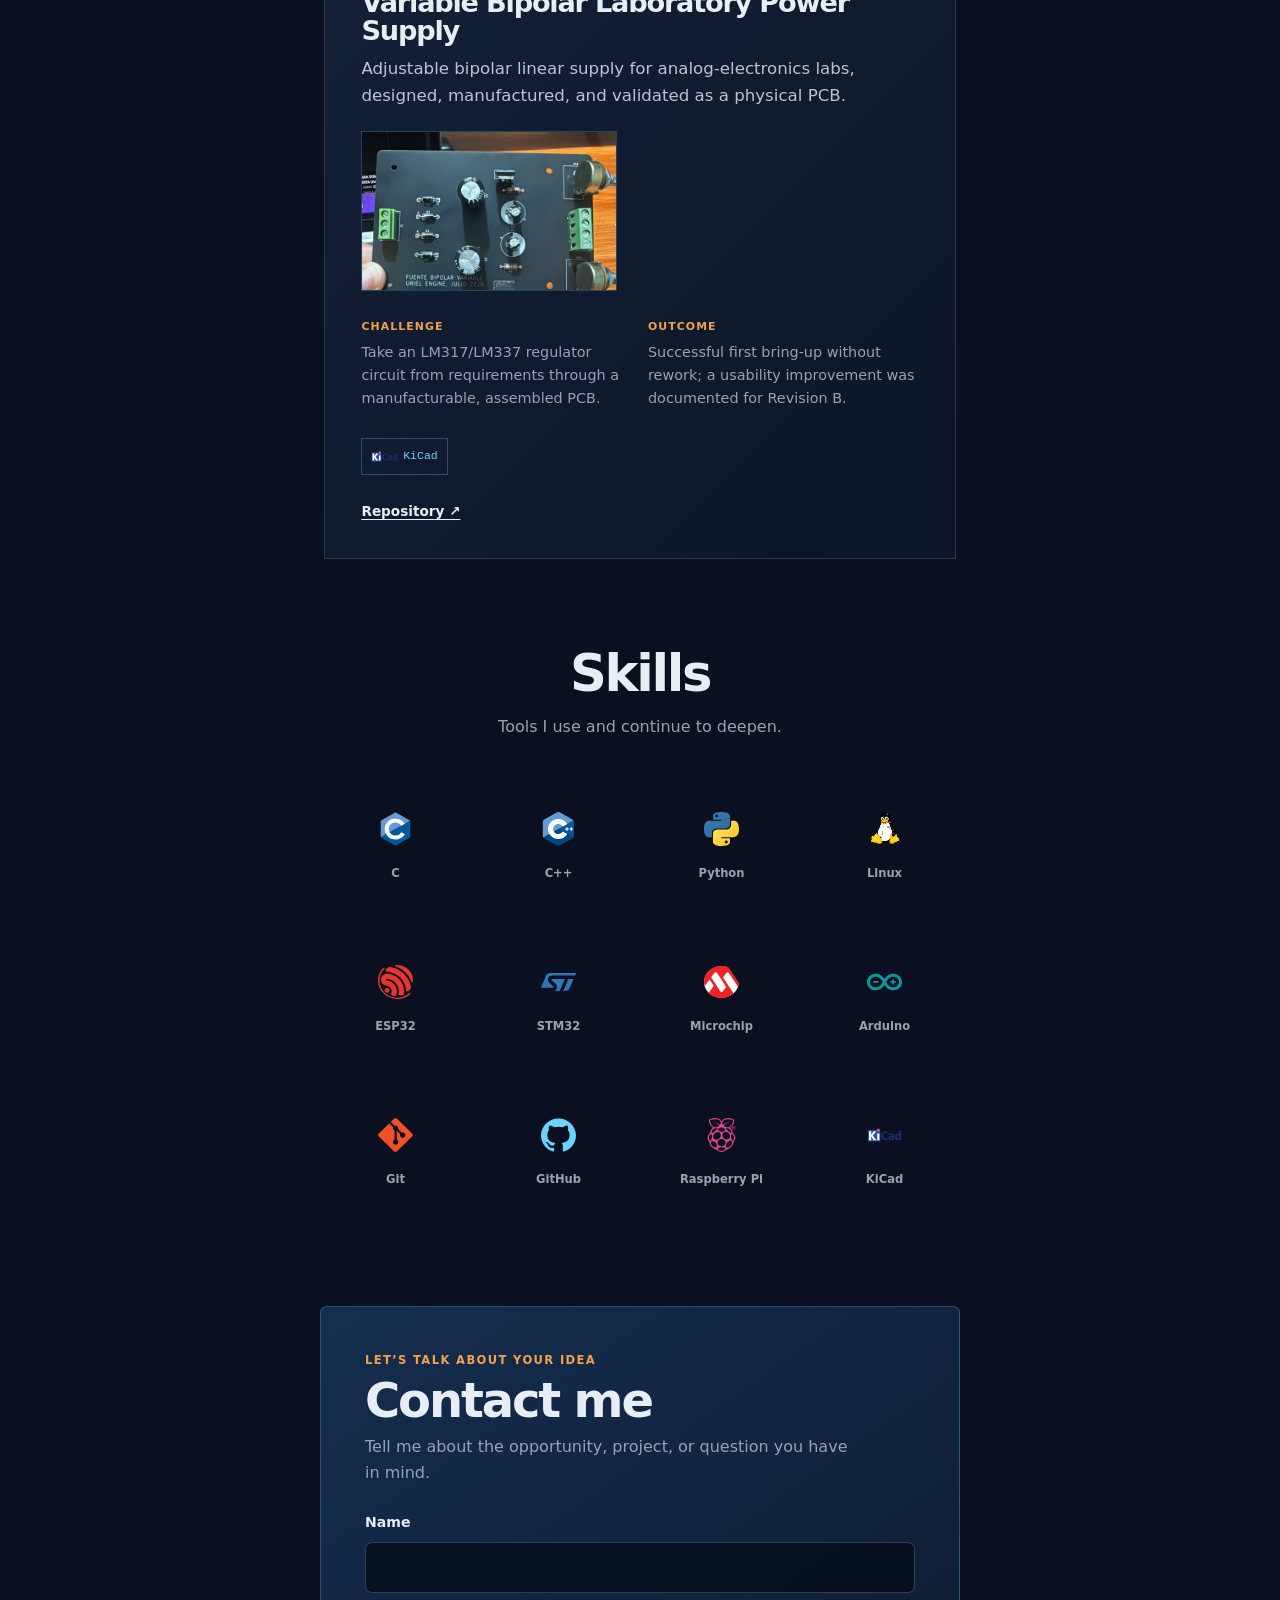
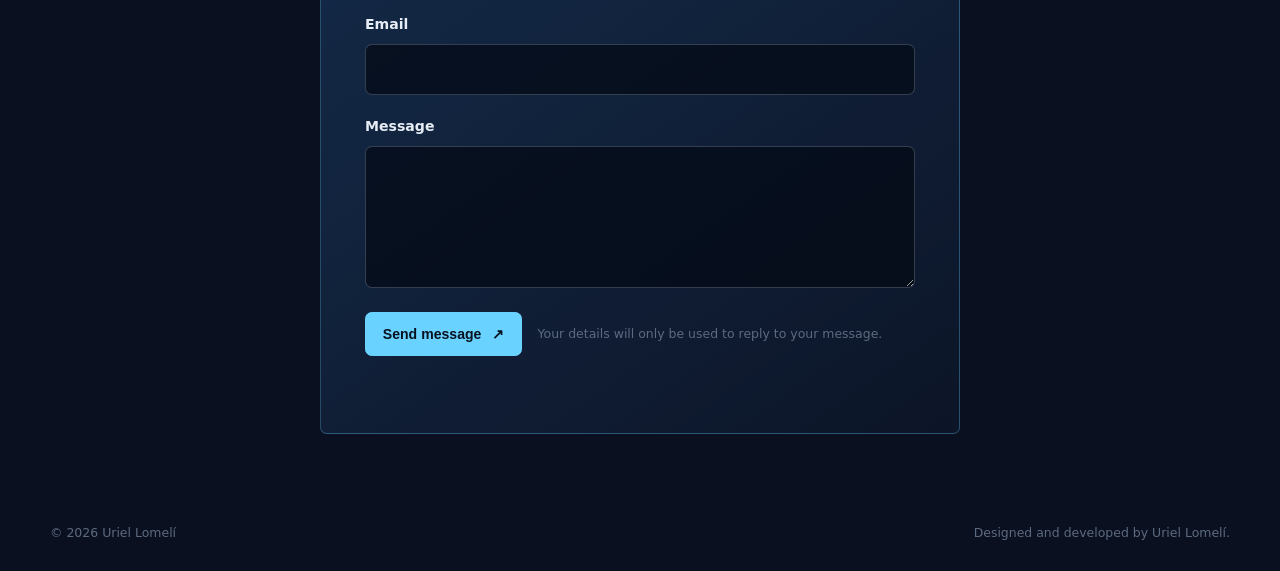
==== commit d7d52fed: "Add PixelOLED Studio Web thumbnail" ====
--- a/en/index.html
+++ b/en/index.html
@@ -36,7 +36,7 @@
     </main>
     <footer class="site-footer"><p>© <span data-year></span> <span data-site-name></span></p><p>Designed and developed by <span data-site-name></span>.</p></footer>
     <dialog class="contact-modal" data-contact-modal aria-labelledby="contact-modal-title"><div class="modal-content"><button class="modal-close" type="button" data-modal-close aria-label="Close">×</button><p class="form-eyebrow">Message sent</p><h2 id="contact-modal-title">Thanks for reaching out!</h2><p>Your message was sent successfully. I will get back to you soon.</p><button class="button button-primary" type="button" data-modal-close>Got it</button></div></dialog>
-    <script src="../assets/data.js?v=22"></script>
+    <script src="../assets/data.js?v=23"></script>
     <script src="../assets/app.js?v=16"></script>
   </body>
 </html>
